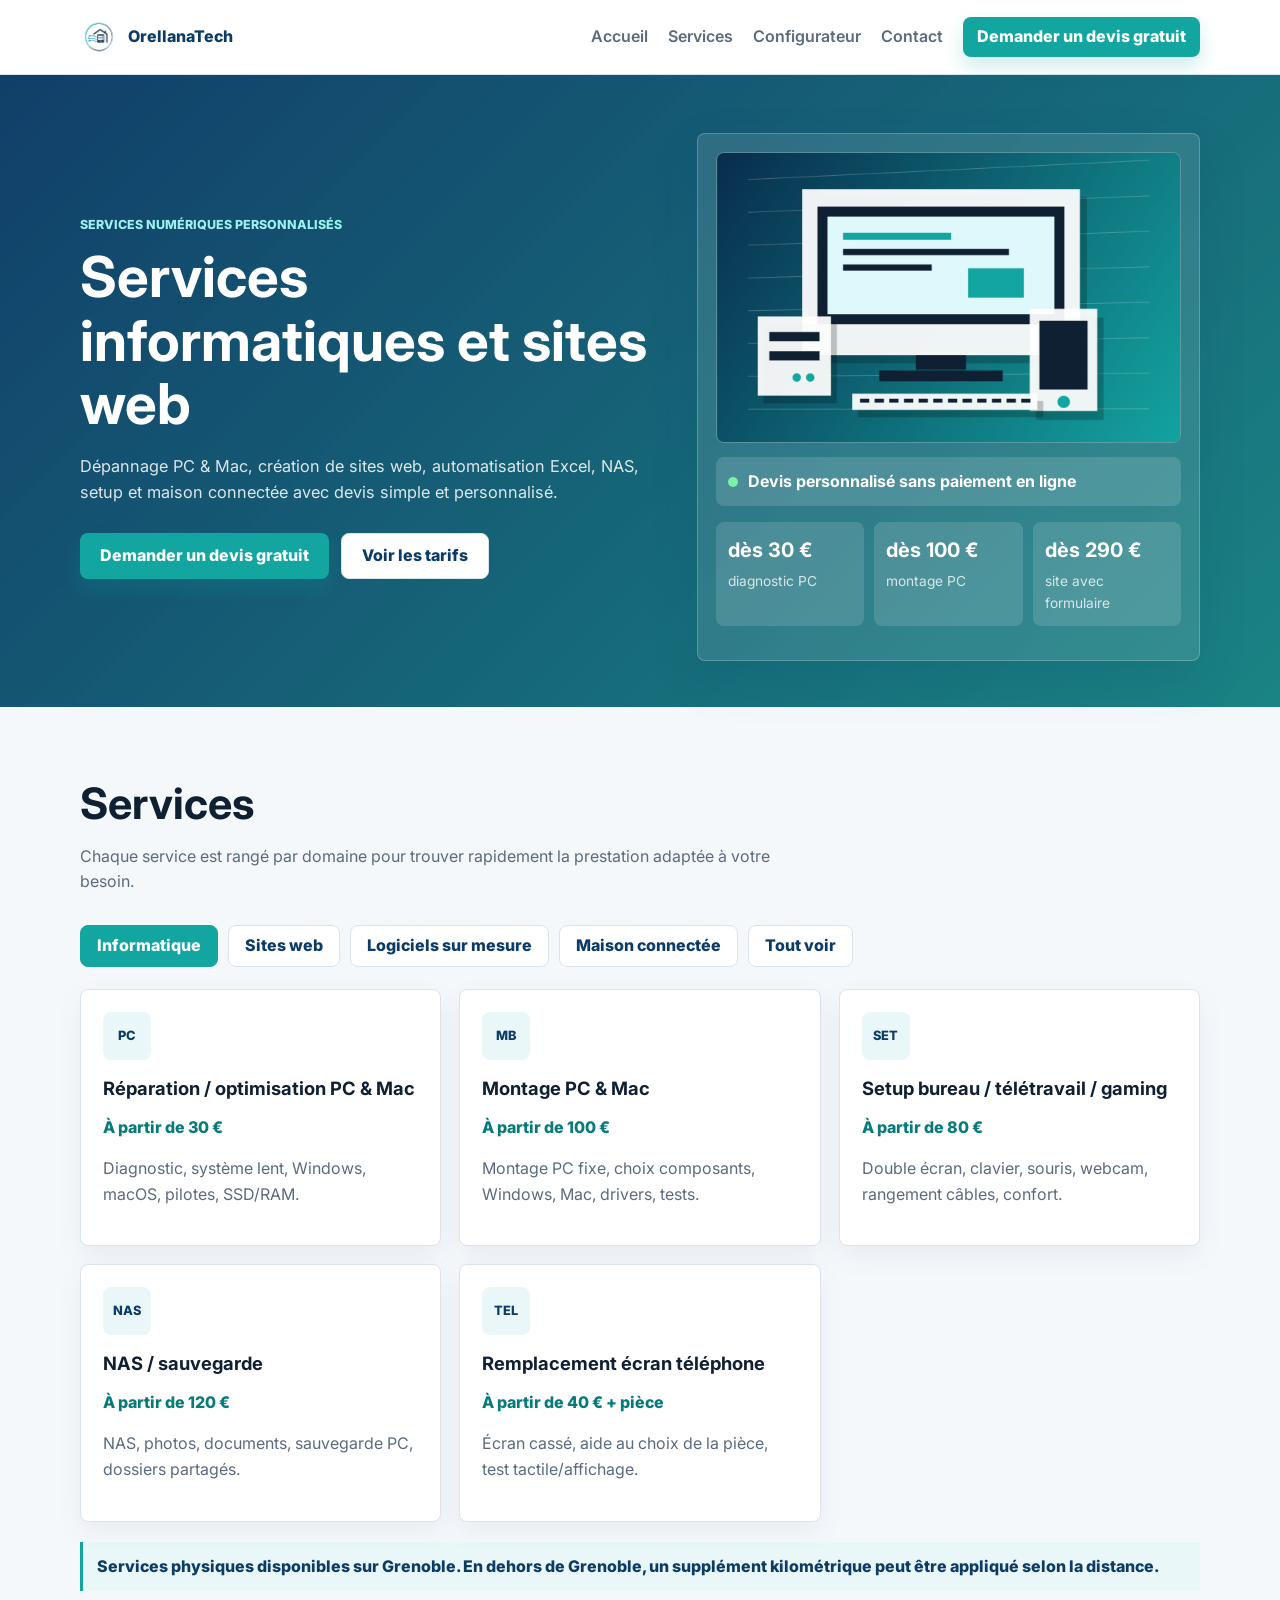
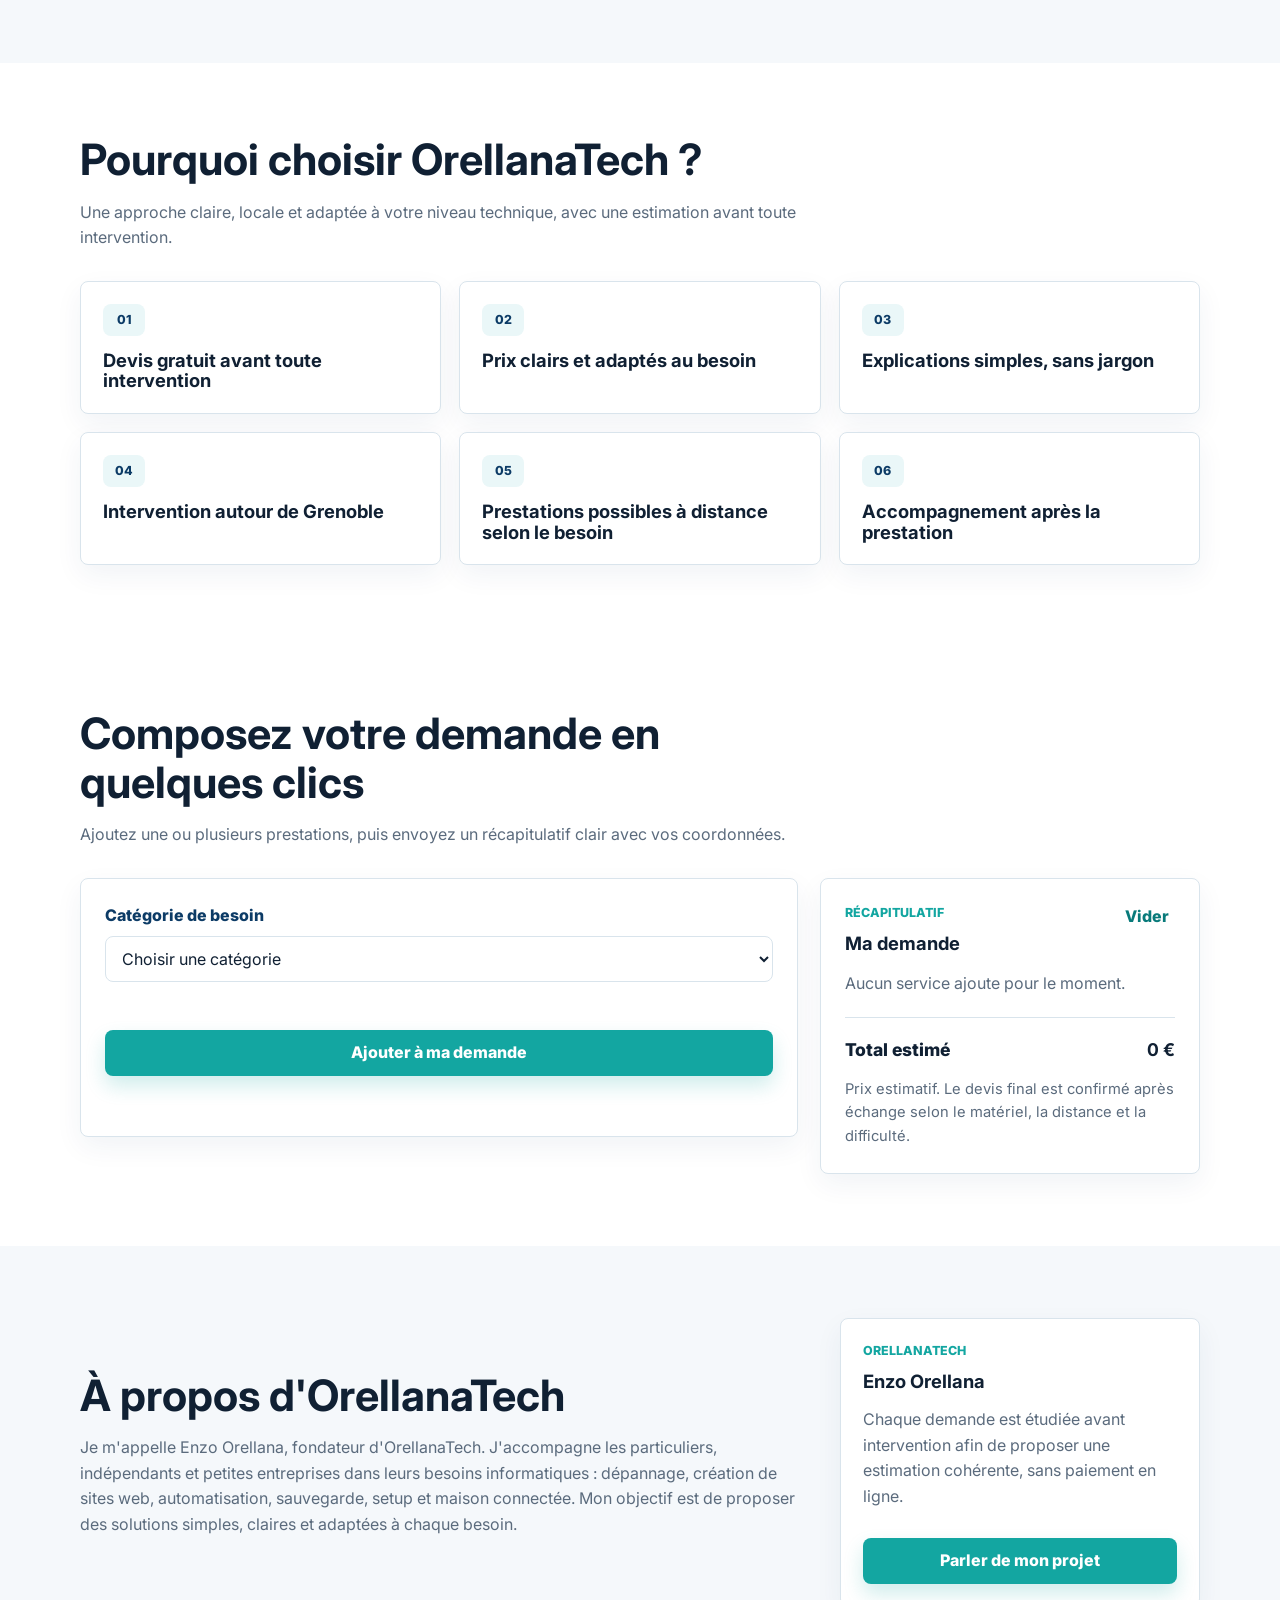
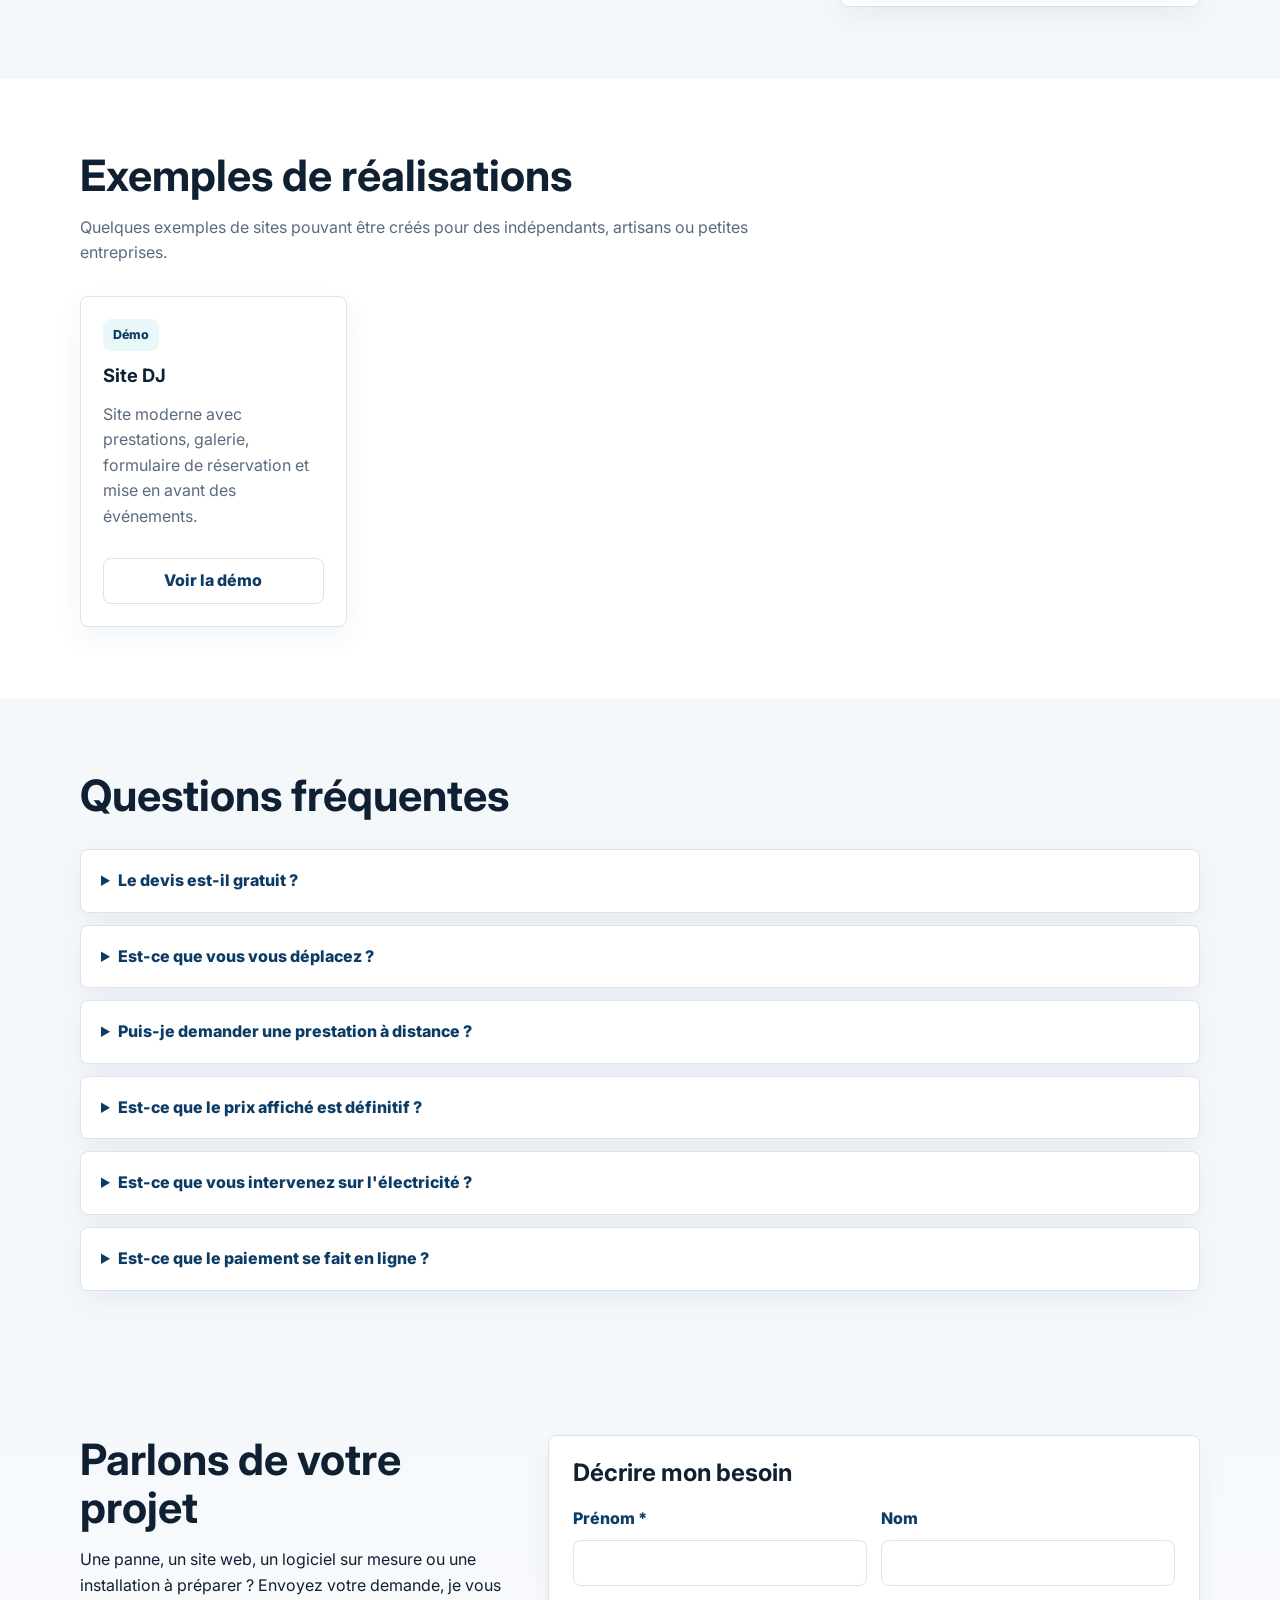
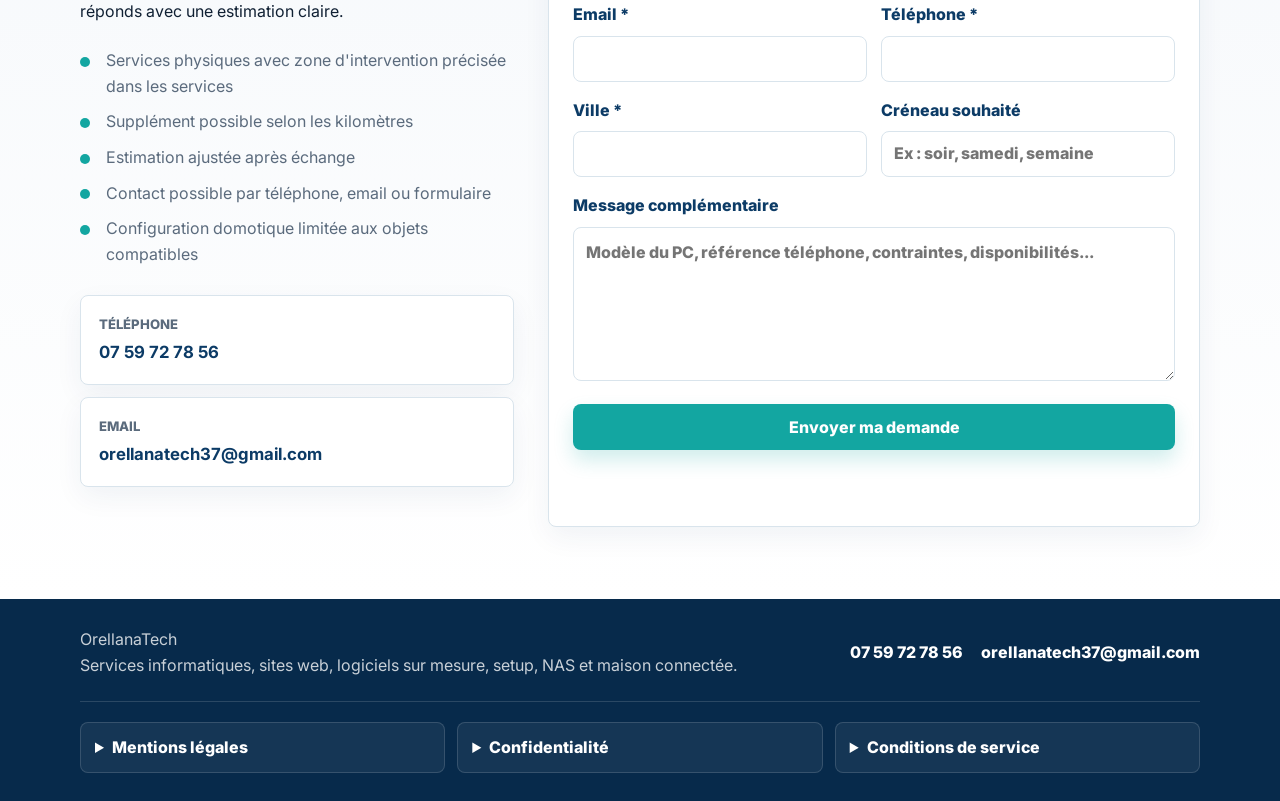
==== index.html @ 7aae3579 "Update portfolio and FAQ copy" ====
<!DOCTYPE html>
<html lang="fr">
<head>
  <meta charset="UTF-8">
  <meta name="viewport" content="width=device-width, initial-scale=1.0">
  <meta name="description" content="OrellanaTech propose des services informatiques, sites web, logiciels sur mesure, setup, NAS et maison connectée autour de Grenoble.">
  <title>OrellanaTech | Services informatiques et sites web</title>
  <link rel="preconnect" href="https://fonts.googleapis.com">
  <link rel="preconnect" href="https://fonts.gstatic.com" crossorigin>
  <link href="https://fonts.googleapis.com/css2?family=Inter:wght@400;500;600;700;800&display=swap" rel="stylesheet">
  <link rel="stylesheet" href="style.css">
</head>
<body>
  <header class="site-header">
    <nav class="nav container" aria-label="Navigation principale">
      <a class="brand" href="#accueil" aria-label="Accueil OrellanaTech">
        <img class="brand-logo" src="assets/logo-sts.png" alt="OrellanaTech Logo">
        <span>OrellanaTech</span>
      </a>
      <button class="menu-toggle" type="button" aria-expanded="false" aria-controls="main-menu">
        <span></span>
        <span></span>
        <span></span>
      </button>
      <div class="nav-links" id="main-menu">
        <a href="#accueil">Accueil</a>
        <a href="#services">Services</a>
        <a href="#configurateur">Configurateur</a>
        <a href="#contact">Contact</a>
        <a class="btn btn-small" href="#configurateur">Demander un devis gratuit</a>
      </div>
    </nav>
  </header>

  <main>
    <section class="hero" id="accueil">
      <div class="container hero-grid">
        <div class="hero-content">
          <p class="eyebrow">Services numériques personnalisés</p>
          <h1>Services informatiques et sites web</h1>
          <p class="hero-text">Dépannage PC & Mac, création de sites web, automatisation Excel, NAS, setup et maison connectée avec devis simple et personnalisé.</p>
          <div class="hero-actions">
            <a class="btn" href="#configurateur">Demander un devis gratuit</a>
            <a class="btn btn-secondary" href="#services">Voir les tarifs</a>
          </div>
        </div>
        <div class="hero-panel" aria-label="Aperçu des prestations">
          <img class="hero-image" src="assets/hero-tech.png" alt="Illustration d'un poste informatique avec écran, NAS et téléphone">
          <div class="status-card">
            <span class="status-dot"></span>
            <span>Devis personnalisé sans paiement en ligne</span>
          </div>
          <div class="hero-metrics">
            <div>
              <strong>dès 30 €</strong>
              <span>diagnostic PC</span>
            </div>
            <div>
              <strong>dès 100 €</strong>
              <span>montage PC</span>
            </div>
            <div>
              <strong>dès 290 €</strong>
              <span>site avec formulaire</span>
            </div>
          </div>
        </div>
      </div>
    </section>

    <section class="section" id="services">
      <div class="container">
        <div class="section-heading">
          <h2>Services</h2>
          <p>Chaque service est rangé par domaine pour trouver rapidement la prestation adaptée à votre besoin.</p>
        </div>
        <div class="service-tabs" role="tablist" aria-label="Secteurs d'activité">
          <button class="service-tab active" type="button" role="tab" aria-selected="true" data-sector="informatique">Informatique</button>
          <button class="service-tab" type="button" role="tab" aria-selected="false" data-sector="web">Sites web</button>
          <button class="service-tab" type="button" role="tab" aria-selected="false" data-sector="outils">Logiciels sur mesure</button>
          <button class="service-tab" type="button" role="tab" aria-selected="false" data-sector="connecte">Maison connectée</button>
          <button class="service-tab" type="button" role="tab" aria-selected="false" data-sector="all">Tout voir</button>
        </div>
        <div class="services-grid">
          <article class="service-card" data-sector="informatique">
            <div class="service-icon">PC</div>
            <h3>Réparation / optimisation PC & Mac</h3>
            <p class="price">À partir de 30 €</p>
            <p>Diagnostic, système lent, Windows, macOS, pilotes, SSD/RAM.</p>
          </article>
          <article class="service-card" data-sector="informatique">
            <div class="service-icon">MB</div>
            <h3>Montage PC & Mac</h3>
            <p class="price">À partir de 100 €</p>
            <p>Montage PC fixe, choix composants, Windows, Mac, drivers, tests.</p>
          </article>
          <article class="service-card" data-sector="informatique">
            <div class="service-icon">SET</div>
            <h3>Setup bureau / télétravail / gaming</h3>
            <p class="price">À partir de 80 €</p>
            <p>Double écran, clavier, souris, webcam, rangement câbles, confort.</p>
          </article>
          <article class="service-card" data-sector="informatique">
            <div class="service-icon">NAS</div>
            <h3>NAS / sauvegarde</h3>
            <p class="price">À partir de 120 €</p>
            <p>NAS, photos, documents, sauvegarde PC, dossiers partagés.</p>
          </article>
          <article class="service-card" data-sector="informatique">
            <div class="service-icon">TEL</div>
            <h3>Remplacement écran téléphone</h3>
            <p class="price">À partir de 40 € + pièce</p>
            <p>Écran cassé, aide au choix de la pièce, test tactile/affichage.</p>
          </article>
          <article class="service-card" data-sector="web">
            <div class="service-icon">WEB</div>
            <h3>Site web personnalisé avec formulaire</h3>
            <p class="price">À partir de 290 €</p>
            <p>Site vitrine simple, page de présentation, formulaire de contact ou demande de devis, intégration mobile et mise en ligne.</p>
          </article>
          <article class="service-card" data-sector="outils">
            <div class="service-icon">APP</div>
            <h3>Logiciels sur mesure</h3>
            <p class="price">À partir de 300 €</p>
            <p>Création de logiciels personnalisés, automatisation Excel, gestion simple, suivi client, gestion de stock, formulaires, tableaux de bord, calculs automatiques.</p>
          </article>
          <article class="service-card" data-sector="connecte">
            <div class="service-icon">IoT</div>
            <h3>Domotique légère</h3>
            <p class="price">À partir de 80 €</p>
            <p>Lampes, prises et volets commandables avec application; Google Home, Alexa, Home Assistant.</p>
          </article>
        </div>
        <p class="service-area-note">Services physiques disponibles sur Grenoble. En dehors de Grenoble, un supplément kilométrique peut être appliqué selon la distance.</p>
      </div>
    </section>

    <section class="section trust-section" id="pourquoi">
      <div class="container">
        <div class="section-heading">
          <h2>Pourquoi choisir OrellanaTech ?</h2>
          <p>Une approche claire, locale et adaptée à votre niveau technique, avec une estimation avant toute intervention.</p>
        </div>
        <div class="feature-grid">
          <article class="feature-card">
            <span class="feature-badge">01</span>
            <h3>Devis gratuit avant toute intervention</h3>
          </article>
          <article class="feature-card">
            <span class="feature-badge">02</span>
            <h3>Prix clairs et adaptés au besoin</h3>
          </article>
          <article class="feature-card">
            <span class="feature-badge">03</span>
            <h3>Explications simples, sans jargon</h3>
          </article>
          <article class="feature-card">
            <span class="feature-badge">04</span>
            <h3>Intervention autour de Grenoble</h3>
          </article>
          <article class="feature-card">
            <span class="feature-badge">05</span>
            <h3>Prestations possibles à distance selon le besoin</h3>
          </article>
          <article class="feature-card">
            <span class="feature-badge">06</span>
            <h3>Accompagnement après la prestation</h3>
          </article>
        </div>
      </div>
    </section>

    <section class="section configurator-section" id="configurateur">
      <div class="container">
        <div class="section-heading">
          <h2>Composez votre demande en quelques clics</h2>
          <p>Ajoutez une ou plusieurs prestations, puis envoyez un récapitulatif clair avec vos coordonnées.</p>
        </div>
        <div class="config-layout">
          <div class="config-panel">
            <label class="field-label" for="category-select">Catégorie de besoin</label>
            <select id="category-select">
              <option value="">Choisir une catégorie</option>
            </select>
            <div id="dynamic-questions" class="questions"></div>
            <button id="add-to-cart" class="btn full-width" type="button">Ajouter à ma demande</button>
            <p id="config-message" class="form-message" aria-live="polite"></p>
          </div>

          <aside class="cart-panel" aria-label="Panier de demande">
            <div class="cart-header">
              <div>
                <p class="eyebrow">Récapitulatif</p>
                <h3>Ma demande</h3>
              </div>
              <button id="clear-cart" class="text-button" type="button">Vider</button>
            </div>
            <div id="cart-items" class="cart-items">
              <p class="empty-cart">Aucun service ajouté pour le moment.</p>
            </div>
            <div class="cart-total">
              <span>Total estimé</span>
              <strong id="cart-total">0 €</strong>
            </div>
            <p class="estimate-note">Prix estimatif. Le devis final est confirmé après échange selon le matériel, la distance et la difficulté.</p>
          </aside>
        </div>
      </div>
    </section>

    <section class="section about-section" id="a-propos">
      <div class="container about-grid">
        <div class="section-heading">
          <h2>À propos d'OrellanaTech</h2>
          <p>Je m'appelle Enzo Orellana, fondateur d'OrellanaTech. J'accompagne les particuliers, indépendants et petites entreprises dans leurs besoins informatiques : dépannage, création de sites web, automatisation, sauvegarde, setup et maison connectée. Mon objectif est de proposer des solutions simples, claires et adaptées à chaque besoin.</p>
        </div>
        <article class="about-card">
          <p class="eyebrow">OrellanaTech</p>
          <h3>Enzo Orellana</h3>
          <p>Chaque demande est étudiée avant intervention afin de proposer une estimation cohérente, sans paiement en ligne.</p>
          <a class="btn" href="#contact">Parler de mon projet</a>
        </article>
      </div>
    </section>

    <section class="section portfolio-section" id="realisations">
      <div class="container">
        <div class="section-heading">
          <h2>Exemples de réalisations</h2>
          <p>Quelques exemples de sites pouvant être créés pour des indépendants, artisans ou petites entreprises.</p>
        </div>
        <div class="portfolio-grid">
          <article class="portfolio-card">
            <span class="demo-badge">Démo</span>
            <h3>Site DJ</h3>
            <p>Site moderne avec prestations, galerie, formulaire de réservation et mise en avant des événements.</p>
            <a class="btn btn-secondary" href="https://maxsono.vercel.app" target="_blank" rel="noopener noreferrer">Voir la démo</a>
          </article>
        </div>
      </div>
    </section>

    <section class="section faq-section" id="faq">
      <div class="container">
        <div class="section-heading">
          <h2>Questions fréquentes</h2>
        </div>
        <div class="faq-list">
          <details>
            <summary>Le devis est-il gratuit ?</summary>
            <p>Oui, la demande de devis est gratuite et sans engagement. Le prix final est confirmé après échange selon le besoin, le matériel, la distance et la difficulté.</p>
          </details>
          <details>
            <summary>Est-ce que vous vous déplacez ?</summary>
            <p>Oui, les prestations physiques sont possibles autour de Grenoble. En dehors de Grenoble, un supplément kilométrique peut être appliqué selon la distance.</p>
          </details>
          <details>
            <summary>Puis-je demander une prestation à distance ?</summary>
            <p>Oui, certaines prestations peuvent se faire à distance : aide logicielle, conseil, création de site web, configuration simple ou accompagnement.</p>
          </details>
          <details>
            <summary>Est-ce que le prix affiché est définitif ?</summary>
            <p>Non, les prix affichés sont indicatifs. Le devis final est confirmé après analyse de la demande.</p>
          </details>
          <details>
            <summary>Est-ce que vous intervenez sur l'électricité ?</summary>
            <p>Oui, pour la petite domotique essentiellement.</p>
          </details>
          <details>
            <summary>Est-ce que le paiement se fait en ligne ?</summary>
            <p>Non, aucun paiement n'est demandé sur le site. Le site sert uniquement à envoyer une demande de devis.</p>
          </details>
        </div>
      </div>
    </section>

    <section class="section contact-section" id="contact">
      <div class="container contact-grid">
        <div>
          <h2>Parlons de votre projet</h2>
          <p>Une panne, un site web, un logiciel sur mesure ou une installation à préparer ? Envoyez votre demande, je vous réponds avec une estimation claire.</p>
          <ul class="check-list">
            <li>Services physiques avec zone d'intervention précisée dans les services</li>
            <li>Supplément possible selon les kilomètres</li>
            <li>Estimation ajustée après échange</li>
            <li>Contact possible par téléphone, email ou formulaire</li>
            <li>Configuration domotique limitée aux objets compatibles</li>
          </ul>
          <div class="contact-methods">
            <button class="contact-method copy-contact" type="button" data-copy="07 59 72 78 56" data-label="Téléphone">
              <span>Téléphone</span>
              <strong>07 59 72 78 56</strong>
            </button>
            <button class="contact-method copy-contact" type="button" data-copy="orellanatech37@gmail.com" data-label="Email">
              <span>Email</span>
              <strong>orellanatech37@gmail.com</strong>
            </button>
          </div>
        </div>

        <form id="quote-form" class="contact-form" action="https://formsubmit.co/orellanatech37@gmail.com" method="POST">
          <input type="hidden" name="_subject" value="Nouvelle demande OrellanaTech">
          <input type="hidden" name="_captcha" value="false">
          <div class="form-heading">
            <h3>Décrire mon besoin</h3>
          </div>
          <div class="form-row">
            <label>
              Prénom *
              <input type="text" name="prenom" id="first-name" autocomplete="given-name">
            </label>
            <label>
              Nom
              <input type="text" name="nom" autocomplete="family-name">
            </label>
          </div>
          <div class="form-row">
            <label>
              Email *
              <input type="email" name="email" id="email" autocomplete="email">
            </label>
            <label>
              Téléphone *
              <input type="tel" name="telephone" id="phone" autocomplete="tel">
            </label>
          </div>
          <div class="form-row">
            <label>
              Ville *
              <input type="text" name="ville" id="city" autocomplete="address-level2">
            </label>
            <label>
              Créneau souhaité
              <input type="text" name="creneau" placeholder="Ex : soir, samedi, semaine">
            </label>
          </div>
          <label>
            Message complémentaire
            <textarea name="message" rows="5" placeholder="Modèle du PC, référence téléphone, contraintes, disponibilités..."></textarea>
          </label>
          <input type="hidden" name="recapitulatif_panier" id="cart-summary">
          <button class="btn full-width" type="submit">Envoyer ma demande</button>
          <p id="form-message" class="form-message" aria-live="polite"></p>
        </form>
      </div>
    </section>
  </main>

  <footer class="site-footer">
    <div class="container footer-content">
      <div>
        <p>OrellanaTech</p>
        <p>Services informatiques, sites web, logiciels sur mesure, setup, NAS et maison connectée.</p>
      </div>
      <div class="footer-links">
        <button class="copy-link copy-contact" type="button" data-copy="07 59 72 78 56" data-label="Téléphone">07 59 72 78 56</button>
        <button class="copy-link copy-contact" type="button" data-copy="orellanatech37@gmail.com" data-label="Email">orellanatech37@gmail.com</button>
      </div>
    </div>
    <div class="container legal-band">
      <details>
        <summary>Mentions légales</summary>
        <p><strong>OrellanaTech</strong><br>Enzo Orellana<br>Entrepreneur individuel / micro-entreprise<br>SIREN : 105848204<br>Email : orellanatech37@gmail.com<br>Téléphone : 07 59 72 78 56<br>Zone d'intervention : Grenoble et alentours<br>TVA non applicable, article 293 B du CGI<br>Hébergement : à compléter selon la plateforme utilisée.</p>
      </details>
      <details>
        <summary>Confidentialité</summary>
        <p>Les informations envoyées via le formulaire servent uniquement à répondre à votre demande, préparer une estimation ou échanger sur une prestation. Elles ne sont pas vendues ni utilisées pour de la prospection automatique.</p>
      </details>
      <details>
        <summary>Conditions de service</summary>
        <p>Les tarifs affichés sont indicatifs et présentés "à partir de". Aucun paiement n'est effectué sur le site. Une demande envoyée via le formulaire ne devient une commande qu'après confirmation d'un devis ou d'un accord.</p>
      </details>
    </div>
  </footer>

  <script src="script.js"></script>
</body>
</html>
---- style.css ----
:root {
  --bg: #f5f8fb;
  --surface: #ffffff;
  --surface-soft: #eaf7f8;
  --ink: #102033;
  --muted: #5b6b7d;
  --line: #d9e4ec;
  --primary: #0c3b66;
  --primary-strong: #072a4b;
  --teal: #13a6a1;
  --teal-dark: #087a7a;
  --warning: #9b5c00;
  --danger: #b42318;
  --shadow: 0 18px 50px rgba(12, 59, 102, 0.12);
  --radius: 8px;
}

* {
  box-sizing: border-box;
}

html {
  scroll-behavior: smooth;
}

body {
  margin: 0;
  font-family: "Inter", Arial, sans-serif;
  color: var(--ink);
  background: var(--bg);
  line-height: 1.6;
}

a {
  color: inherit;
  text-decoration: none;
}

button,
input,
select,
textarea {
  font: inherit;
}

.container {
  width: min(1120px, calc(100% - 32px));
  margin: 0 auto;
}

.site-header {
  position: sticky;
  top: 0;
  z-index: 20;
  background: rgba(255, 255, 255, 0.92);
  border-bottom: 1px solid var(--line);
  backdrop-filter: blur(16px);
}

.nav {
  min-height: 74px;
  display: flex;
  align-items: center;
  justify-content: space-between;
  gap: 24px;
}

.brand {
  display: inline-flex;
  align-items: center;
  gap: 10px;
  font-weight: 800;
  color: var(--primary);
}

.brand-logo {
  height: 38px;
  width: auto;
  display: block;
}

.brand-mark {
  width: 38px;
  height: 38px;
  display: inline-grid;
  place-items: center;
  border-radius: var(--radius);
  background: var(--primary);
  color: #ffffff;
  font-size: 0.86rem;
  letter-spacing: 0;
}

.nav-links {
  display: flex;
  align-items: center;
  gap: 20px;
  color: var(--muted);
  font-weight: 600;
}

.nav-links a:not(.btn):hover {
  color: var(--primary);
}

.menu-toggle {
  display: none;
  width: 42px;
  height: 42px;
  border: 1px solid var(--line);
  background: #ffffff;
  border-radius: var(--radius);
  padding: 10px;
}

.menu-toggle span {
  display: block;
  height: 2px;
  margin: 5px 0;
  background: var(--primary);
}

.btn {
  display: inline-flex;
  align-items: center;
  justify-content: center;
  min-height: 46px;
  padding: 0 20px;
  border: 0;
  border-radius: var(--radius);
  background: var(--teal);
  color: #ffffff;
  font-weight: 800;
  cursor: pointer;
  box-shadow: 0 10px 20px rgba(19, 166, 161, 0.2);
}

.btn:hover {
  background: var(--teal-dark);
}

.btn-secondary {
  color: var(--primary);
  background: #ffffff;
  border: 1px solid var(--line);
  box-shadow: none;
}

.btn-secondary:hover {
  background: var(--surface-soft);
}

.btn-small {
  min-height: 40px;
  padding: 0 14px;
}

.full-width {
  width: 100%;
}

.hero {
  padding: 58px 0 46px;
  background:
    linear-gradient(135deg, rgba(12, 59, 102, 0.98), rgba(8, 122, 122, 0.92)),
    linear-gradient(180deg, rgba(255, 255, 255, 0.08), transparent 42%);
  color: #ffffff;
}

.hero-grid {
  display: grid;
  grid-template-columns: minmax(0, 0.95fr) minmax(340px, 0.82fr);
  gap: 34px;
  align-items: center;
}

.eyebrow {
  margin: 0 0 10px;
  color: var(--teal);
  font-size: 0.78rem;
  font-weight: 800;
  text-transform: uppercase;
  letter-spacing: 0;
}

.hero .eyebrow {
  color: #9cf1ed;
}

h1,
h2,
h3 {
  margin: 0;
  line-height: 1.12;
}

h1 {
  max-width: 640px;
  font-size: clamp(2.25rem, 4.4vw, 3.55rem);
}

h2 {
  font-size: clamp(1.8rem, 4vw, 2.7rem);
}

h3 {
  font-size: 1.15rem;
}

.hero-text {
  max-width: 590px;
  margin: 18px 0 0;
  color: rgba(255, 255, 255, 0.86);
  font-size: 1.02rem;
}

.hero-actions {
  display: flex;
  flex-wrap: wrap;
  gap: 12px;
  margin-top: 28px;
}

.hero-panel {
  padding: 18px;
  border: 1px solid rgba(255, 255, 255, 0.22);
  border-radius: var(--radius);
  background: rgba(255, 255, 255, 0.11);
  box-shadow: var(--shadow);
}

.hero-image {
  display: block;
  width: 100%;
  aspect-ratio: 16 / 10;
  margin-bottom: 14px;
  border-radius: var(--radius);
  object-fit: cover;
  border: 1px solid rgba(255, 255, 255, 0.2);
}

.status-card {
  display: flex;
  align-items: center;
  gap: 10px;
  padding: 12px;
  border-radius: var(--radius);
  background: rgba(255, 255, 255, 0.14);
  font-weight: 700;
}

.status-dot {
  width: 10px;
  height: 10px;
  border-radius: 999px;
  background: #7bf1a8;
}

.hero-metrics {
  display: grid;
  grid-template-columns: repeat(3, 1fr);
  gap: 10px;
  margin: 16px 0;
}

.hero-metrics div {
  min-height: 76px;
  padding: 12px;
  border-radius: var(--radius);
  background: rgba(255, 255, 255, 0.13);
}

.hero-metrics strong,
.hero-metrics span {
  display: block;
}

.hero-metrics strong {
  font-size: 1.25rem;
}

.hero-metrics span {
  margin-top: 4px;
  color: rgba(255, 255, 255, 0.78);
  font-size: 0.86rem;
}

.section {
  padding: 72px 0;
}

.section-heading {
  max-width: 720px;
  margin-bottom: 30px;
}

.section-heading p:last-child {
  color: var(--muted);
}

.service-tabs {
  display: flex;
  flex-wrap: wrap;
  gap: 10px;
  margin: 0 0 22px;
}

.service-tab {
  min-height: 42px;
  padding: 0 16px;
  border: 1px solid var(--line);
  border-radius: var(--radius);
  background: var(--surface);
  color: var(--primary);
  font-weight: 800;
  cursor: pointer;
}

.service-tab:hover {
  border-color: var(--teal);
  background: var(--surface-soft);
}

.service-tab.active {
  border-color: var(--teal);
  background: var(--teal);
  color: #ffffff;
}

.services-grid {
  display: grid;
  grid-template-columns: repeat(3, 1fr);
  gap: 18px;
}

.service-card.hidden {
  display: none;
}

.service-area-note {
  margin: 20px 0 0;
  padding: 12px 14px;
  border-left: 3px solid var(--teal);
  background: var(--surface-soft);
  color: var(--primary);
  font-weight: 800;
}

@media (max-width: 768px) {
  .services-grid {
    grid-template-columns: repeat(2, 1fr);
  }
}

.service-card,
.feature-card,
.portfolio-card,
.about-card,
.faq-list details,
.config-panel,
.cart-panel,
.contact-form {
  border: 1px solid var(--line);
  border-radius: var(--radius);
  background: var(--surface);
  box-shadow: 0 10px 28px rgba(12, 59, 102, 0.06);
}

.service-card {
  padding: 22px;
}

.trust-section,
.portfolio-section {
  background: #ffffff;
}

.feature-grid,
.portfolio-grid {
  display: grid;
  gap: 18px;
}

.feature-grid {
  grid-template-columns: repeat(3, 1fr);
}

.portfolio-grid {
  grid-template-columns: repeat(4, 1fr);
}

.feature-card,
.portfolio-card,
.about-card {
  padding: 22px;
}

.feature-card,
.portfolio-card {
  display: flex;
  flex-direction: column;
  min-height: 100%;
}

.feature-card h3,
.portfolio-card h3 {
  margin-top: 14px;
}

.feature-badge,
.demo-badge {
  display: inline-grid;
  place-items: center;
  width: fit-content;
  min-height: 32px;
  padding: 0 10px;
  border-radius: var(--radius);
  background: var(--surface-soft);
  color: var(--primary);
  font-size: 0.78rem;
  font-weight: 800;
}

.feature-badge {
  width: 42px;
}

.portfolio-card p {
  flex: 1;
  color: var(--muted);
}

.portfolio-card .btn {
  width: 100%;
  margin-top: 12px;
}

.about-section,
.faq-section {
  background: var(--bg);
}

.about-grid {
  display: grid;
  grid-template-columns: minmax(0, 1fr) 360px;
  gap: 28px;
  align-items: center;
}

.about-grid .section-heading {
  margin-bottom: 0;
}

.about-grid .section-heading p {
  color: var(--muted);
}

.about-card p:not(.eyebrow) {
  color: var(--muted);
}

.about-card .btn {
  width: 100%;
  margin-top: 12px;
}

.faq-list {
  display: grid;
  gap: 12px;
}

.faq-list details {
  padding: 0;
}

.faq-list summary {
  padding: 18px 20px;
  color: var(--primary);
  font-weight: 800;
  cursor: pointer;
}

.faq-list p {
  margin: 0;
  padding: 0 20px 18px;
  color: var(--muted);
}

.service-icon {
  width: 48px;
  height: 48px;
  display: grid;
  place-items: center;
  margin-bottom: 18px;
  border-radius: var(--radius);
  background: var(--surface-soft);
  color: var(--primary);
  font-weight: 800;
  font-size: 0.8rem;
}

.price {
  color: var(--teal-dark);
  font-weight: 800;
}

.service-card p:not(.price) {
  color: var(--muted);
}

.service-note {
  padding: 10px 12px;
  border-left: 3px solid var(--teal);
  background: var(--surface-soft);
  color: var(--primary) !important;
  font-weight: 700;
}

.configurator-section {
  background: #ffffff;
}

.config-layout {
  display: grid;
  grid-template-columns: minmax(0, 1fr) 380px;
  gap: 22px;
  align-items: start;
}

.config-panel,
.cart-panel,
.contact-form {
  padding: 24px;
}

.field-label,
label {
  display: block;
  color: var(--primary);
  font-weight: 800;
}

select,
input,
textarea {
  width: 100%;
  margin-top: 8px;
  border: 1px solid var(--line);
  border-radius: var(--radius);
  background: #ffffff;
  color: var(--ink);
  outline: none;
}

select,
input {
  min-height: 46px;
  padding: 0 12px;
}

textarea {
  resize: vertical;
  padding: 12px;
}

select:focus,
input:focus,
textarea:focus {
  border-color: var(--teal);
  box-shadow: 0 0 0 4px rgba(19, 166, 161, 0.14);
}

.questions {
  display: grid;
  gap: 22px;
  margin: 24px 0;
}

.question-group {
  min-width: 0;
  margin: 0;
  padding: 0;
  border: 0;
}

.question-title {
  margin: 0 0 10px;
  color: var(--primary);
  font-weight: 800;
}

.option-grid {
  display: grid;
  grid-template-columns: repeat(2, 1fr);
  gap: 10px;
}

.choice {
  display: flex;
  align-items: center;
  gap: 10px;
  min-height: 46px;
  padding: 10px 12px;
  border: 1px solid var(--line);
  border-radius: var(--radius);
  color: var(--ink);
  font-weight: 600;
  cursor: pointer;
}

.choice input {
  width: 18px;
  min-height: 18px;
  margin: 0;
  accent-color: var(--teal);
}

.choice:has(input:checked) {
  border-color: var(--teal);
  background: var(--surface-soft);
}

.info-note {
  margin: 0;
  padding: 12px;
  border-left: 3px solid var(--warning);
  border-radius: var(--radius);
  background: #fff7e8;
  color: #573500;
  font-weight: 700;
}

.cart-header {
  display: flex;
  justify-content: space-between;
  gap: 16px;
  align-items: flex-start;
  margin-bottom: 18px;
}

.text-button {
  border: 0;
  background: transparent;
  color: var(--teal-dark);
  font-weight: 800;
  cursor: pointer;
}

.cart-items {
  display: grid;
  gap: 12px;
}

.empty-cart {
  margin: 0;
  color: var(--muted);
}

.cart-item {
  padding: 14px;
  border: 1px solid var(--line);
  border-radius: var(--radius);
  background: #fbfdff;
}

.cart-item-header {
  display: flex;
  justify-content: space-between;
  gap: 12px;
  align-items: start;
}

.cart-item h4 {
  margin: 0;
  color: var(--primary);
}

.cart-item p {
  margin: 8px 0 0;
  color: var(--muted);
  font-size: 0.92rem;
}

.remove-item {
  min-width: 34px;
  height: 34px;
  border: 1px solid var(--line);
  border-radius: var(--radius);
  background: #ffffff;
  color: var(--danger);
  font-weight: 800;
  cursor: pointer;
}

.cart-price {
  display: inline-block;
  margin-top: 10px;
  color: var(--teal-dark);
  font-weight: 800;
}

.cart-total {
  display: flex;
  justify-content: space-between;
  gap: 16px;
  margin-top: 20px;
  padding-top: 18px;
  border-top: 1px solid var(--line);
  font-size: 1.1rem;
  font-weight: 800;
}

.estimate-note {
  margin: 14px 0 0;
  color: var(--muted);
  font-size: 0.92rem;
}

.contact-section {
  background: linear-gradient(180deg, #f5f8fb, #ffffff);
}

.contact-grid {
  display: grid;
  grid-template-columns: 0.8fr 1.2fr;
  gap: 34px;
  align-items: start;
}

.check-list {
  padding: 0;
  margin: 24px 0 0;
  list-style: none;
}

.check-list li {
  margin-bottom: 10px;
  padding-left: 26px;
  position: relative;
  color: var(--muted);
}

.check-list li::before {
  content: "";
  position: absolute;
  left: 0;
  top: 0.55em;
  width: 10px;
  height: 10px;
  border-radius: 99px;
  background: var(--teal);
}

.contact-methods {
  display: grid;
  gap: 12px;
  margin-top: 28px;
}

.contact-method {
  position: relative;
  display: block;
  width: 100%;
  text-align: left;
  padding: 18px;
  border: 1px solid var(--line);
  border-radius: var(--radius);
  background: var(--surface);
  box-shadow: 0 10px 28px rgba(12, 59, 102, 0.06);
  cursor: pointer;
}

.contact-method span,
.contact-method strong {
  display: block;
}

.contact-method span {
  margin-bottom: 4px;
  color: var(--muted);
  font-size: 0.82rem;
  font-weight: 800;
  text-transform: uppercase;
}

.contact-method strong {
  color: var(--primary);
  font-size: 1.05rem;
  overflow-wrap: anywhere;
}

.contact-method:hover {
  border-color: var(--teal);
  background: var(--surface-soft);
}

.contact-method.copied {
  border-color: var(--teal);
  background: var(--surface-soft);
}

.contact-method.copied::after {
  content: "Copié";
  position: absolute;
  right: 16px;
  top: 16px;
  color: var(--teal-dark);
  font-size: 0.82rem;
  font-weight: 800;
  text-transform: uppercase;
}

.form-row {
  display: grid;
  grid-template-columns: repeat(2, 1fr);
  gap: 14px;
}

.contact-form {
  display: grid;
  gap: 16px;
}

.form-heading {
  margin-bottom: 4px;
}

.form-heading h3 {
  font-size: 1.5rem;
}

.form-message {
  min-height: 24px;
  margin: 12px 0 0;
  color: var(--muted);
  font-weight: 700;
}

.form-message.error {
  color: var(--danger);
}

.form-message.success {
  color: var(--teal-dark);
}

.site-footer {
  padding: 28px 0;
  background: var(--primary-strong);
  color: rgba(255, 255, 255, 0.78);
}

.footer-content {
  display: flex;
  justify-content: space-between;
  gap: 20px;
  flex-wrap: wrap;
}

.footer-content p {
  margin: 0;
}

.footer-links {
  display: flex;
  flex-wrap: wrap;
  gap: 12px 18px;
  justify-content: flex-end;
}

.footer-links a,
.copy-link {
  color: #ffffff;
  font-weight: 800;
}

.copy-link {
  padding: 0;
  border: 0;
  background: transparent;
  cursor: pointer;
}

.copy-link:hover {
  text-decoration: underline;
}

.legal-band {
  display: grid;
  grid-template-columns: repeat(3, 1fr);
  gap: 12px;
  margin-top: 22px;
  padding-top: 20px;
  border-top: 1px solid rgba(255, 255, 255, 0.14);
}

.legal-band details {
  border: 1px solid rgba(255, 255, 255, 0.14);
  border-radius: var(--radius);
  background: rgba(255, 255, 255, 0.06);
}

.legal-band summary {
  padding: 12px 14px;
  color: #ffffff;
  font-weight: 800;
  cursor: pointer;
}

.legal-band p {
  margin: 0;
  padding: 0 14px 14px;
  color: rgba(255, 255, 255, 0.76);
  font-size: 0.9rem;
}

@media (max-width: 920px) {
  .menu-toggle {
    display: block;
  }

  .nav-links {
    position: absolute;
    left: 16px;
    right: 16px;
    top: 74px;
    display: none;
    flex-direction: column;
    align-items: stretch;
    padding: 16px;
    border: 1px solid var(--line);
    border-radius: var(--radius);
    background: #ffffff;
    box-shadow: var(--shadow);
  }

  .nav-links.open {
    display: flex;
  }

  .hero-grid,
  .about-grid,
  .config-layout,
  .contact-grid,
  .legal-band {
    grid-template-columns: 1fr;
  }

  .services-grid,
  .feature-grid,
  .portfolio-grid {
    grid-template-columns: repeat(2, 1fr);
  }

  .cart-panel {
    position: static;
  }
}

@media (max-width: 640px) {
  .container {
    width: min(100% - 24px, 1120px);
  }

  .hero {
    padding-top: 48px;
  }

  .hero-metrics,
  .services-grid,
  .feature-grid,
  .portfolio-grid,
  .option-grid,
  .form-row {
    grid-template-columns: 1fr;
  }

  .hero-actions {
    flex-direction: column;
  }

  .btn,
  .btn-secondary {
    width: 100%;
  }

  .section {
    padding: 54px 0;
  }

  .config-panel,
  .cart-panel,
  .contact-form {
    padding: 18px;
  }

  .footer-links {
    justify-content: flex-start;
  }
}
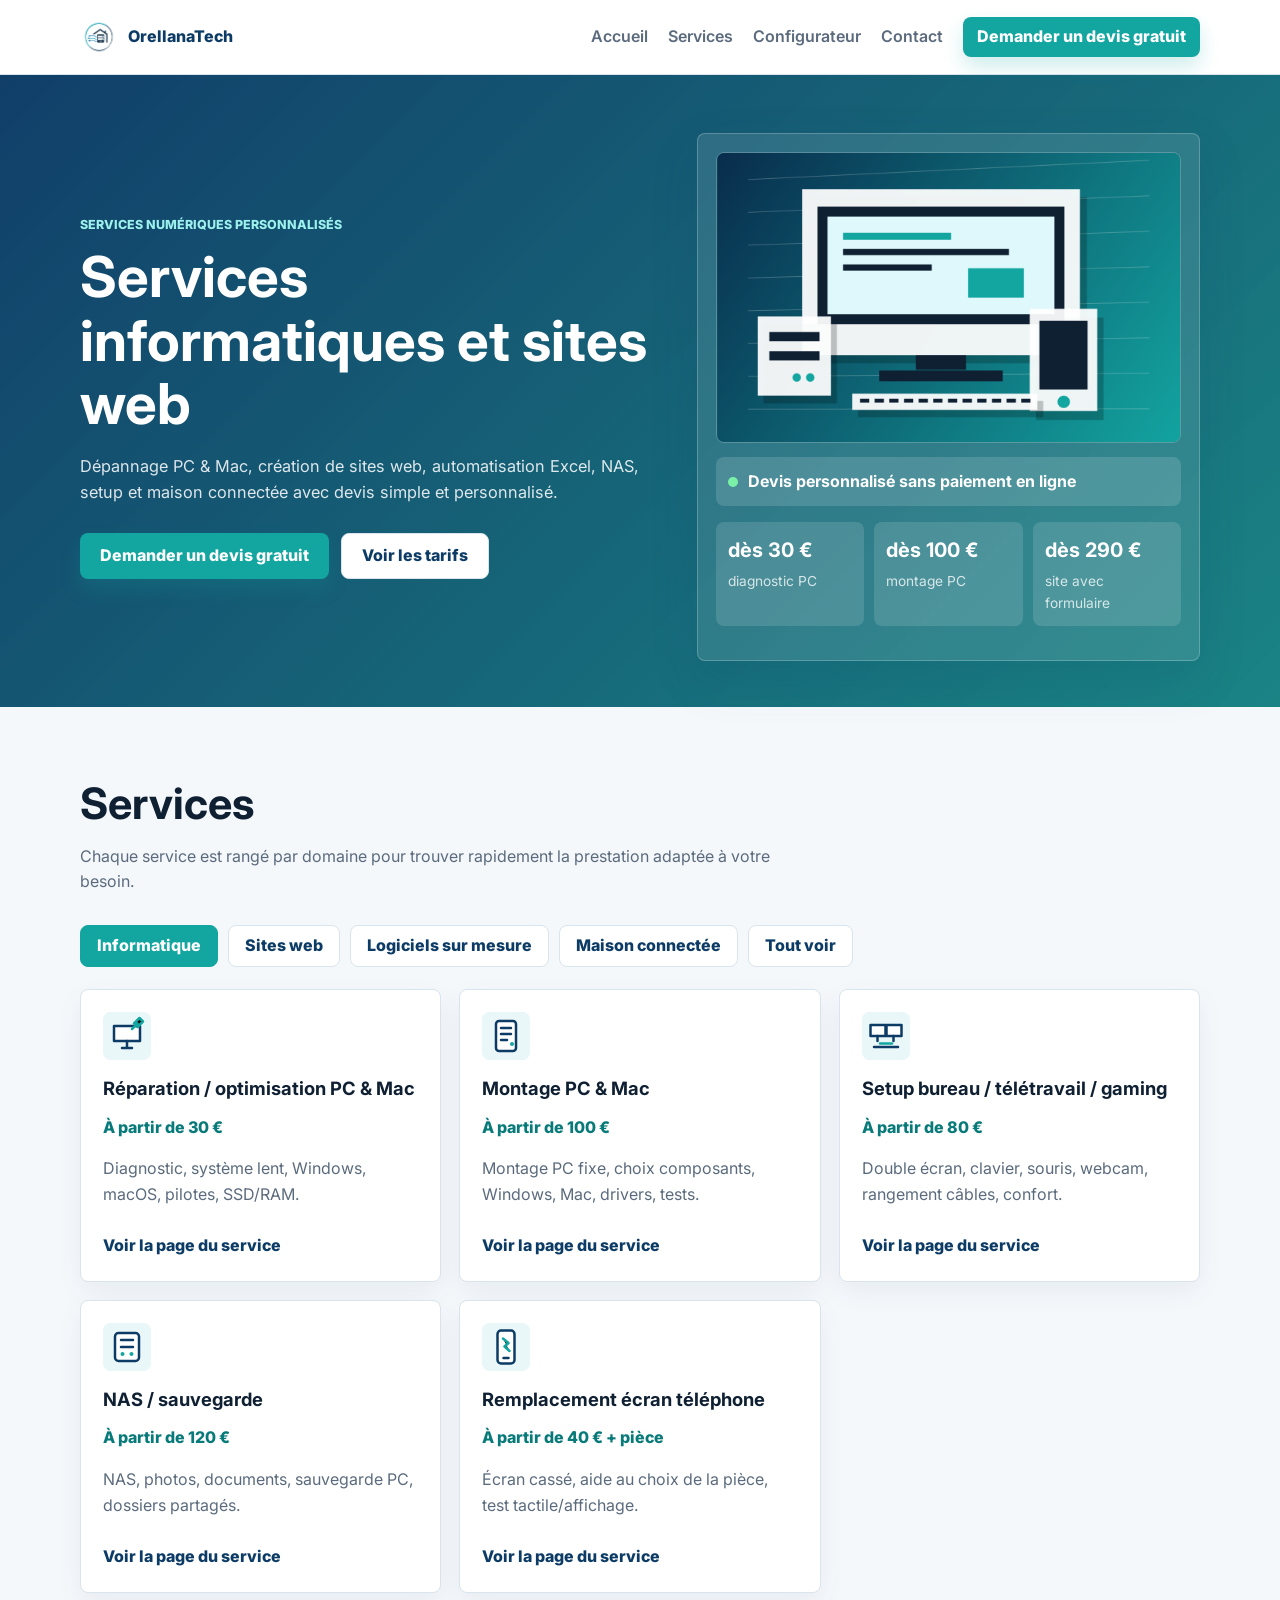
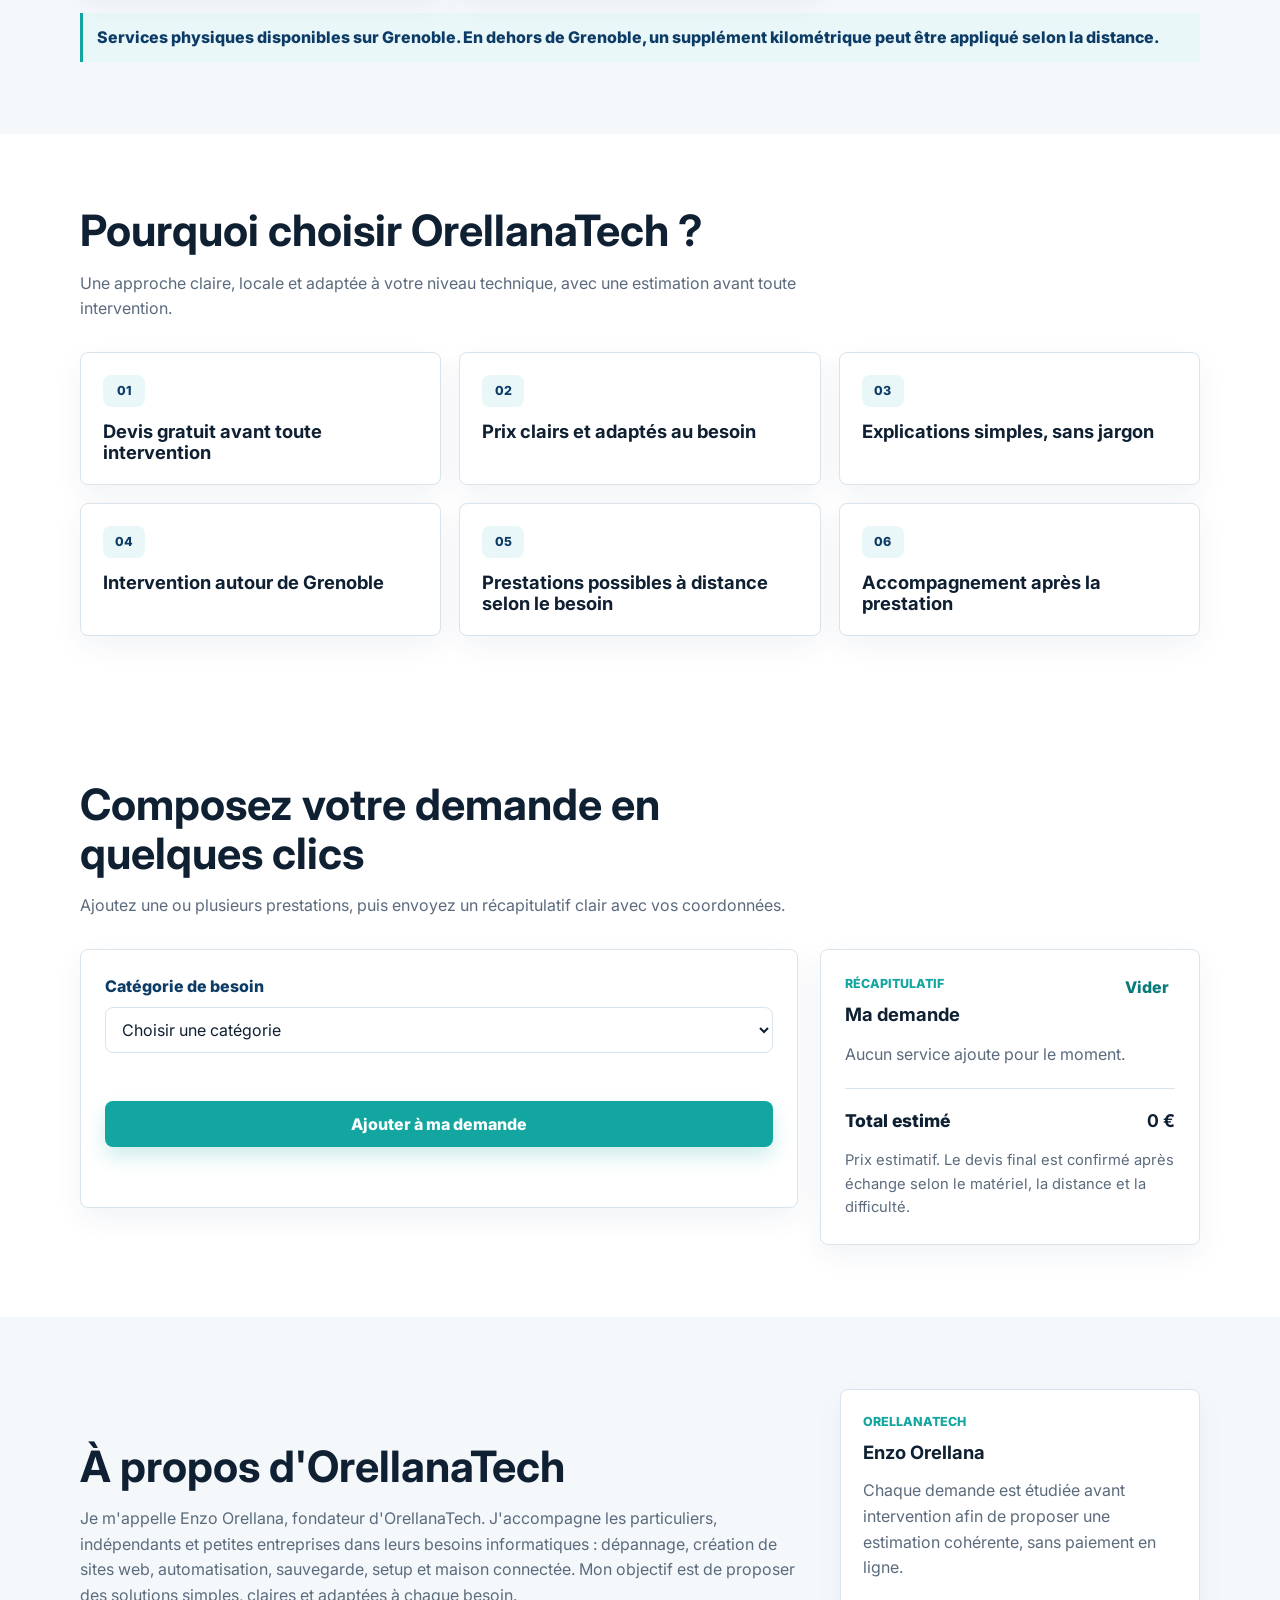
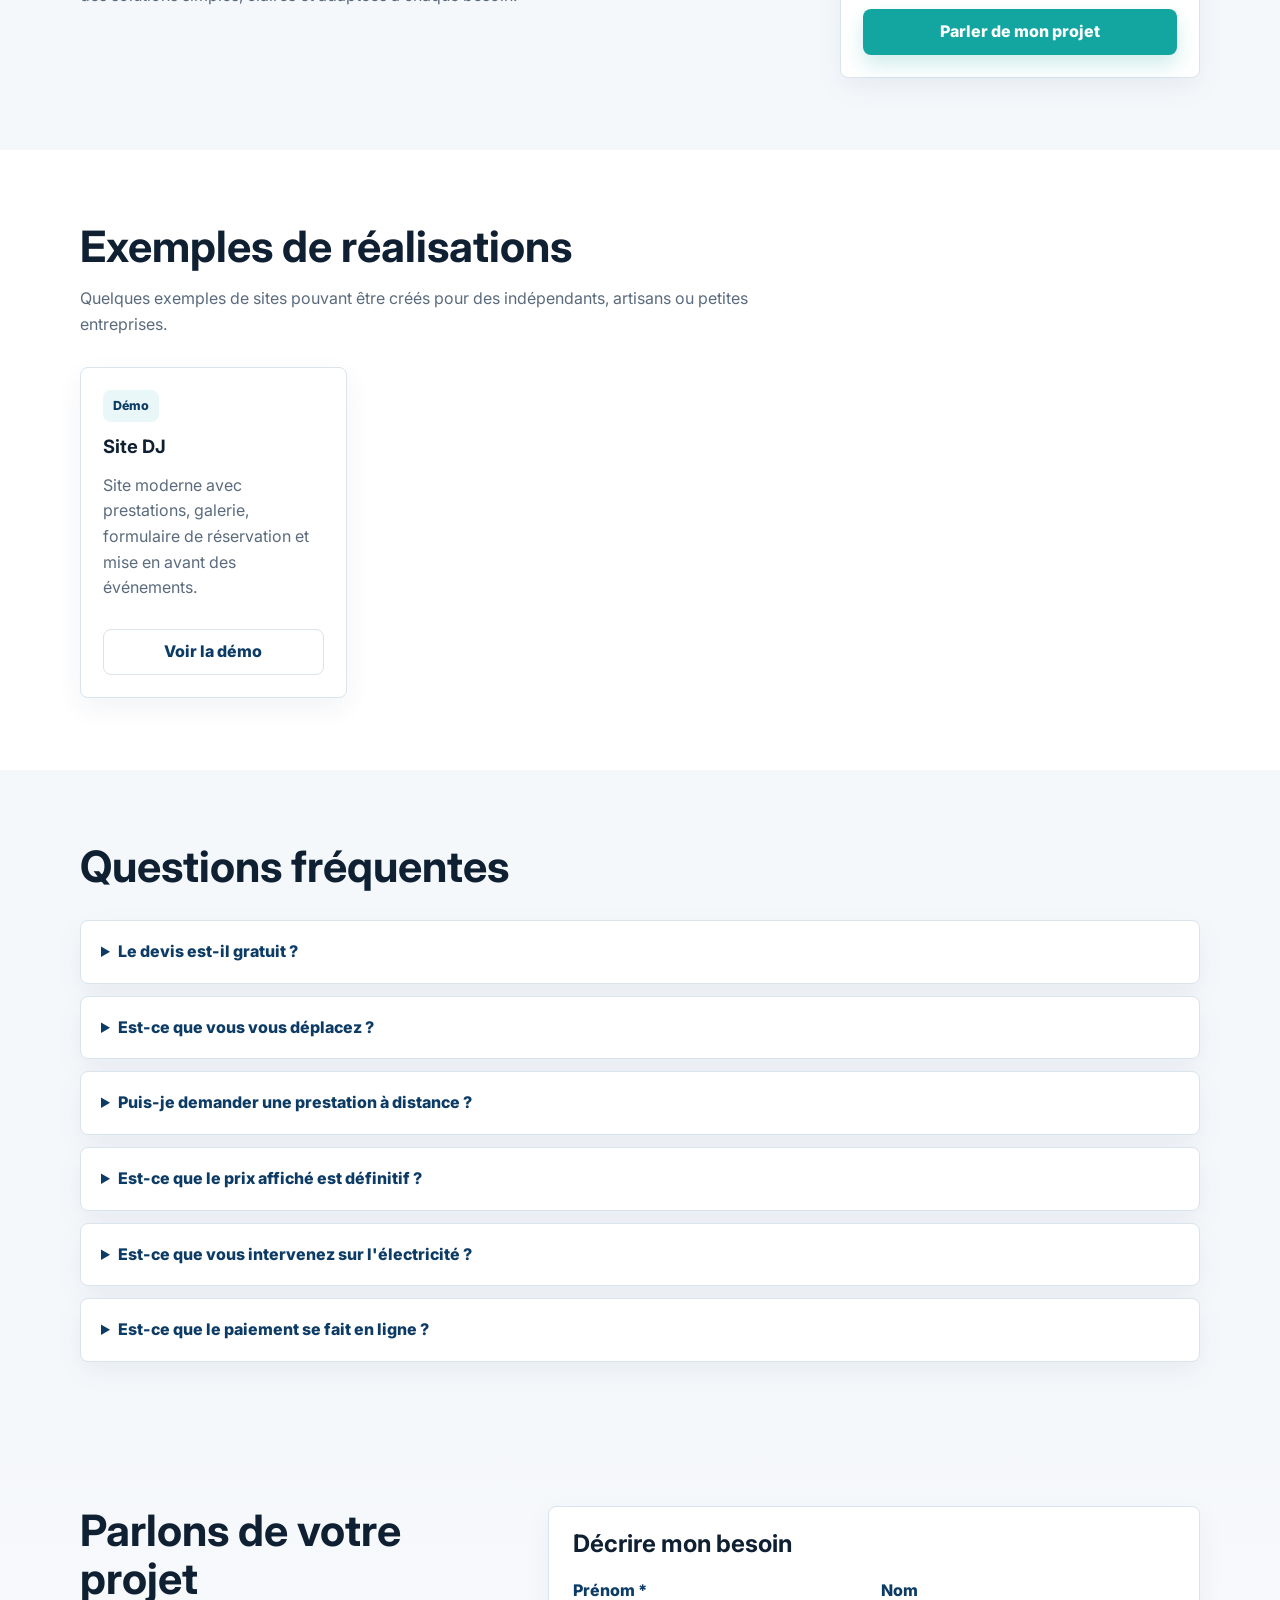
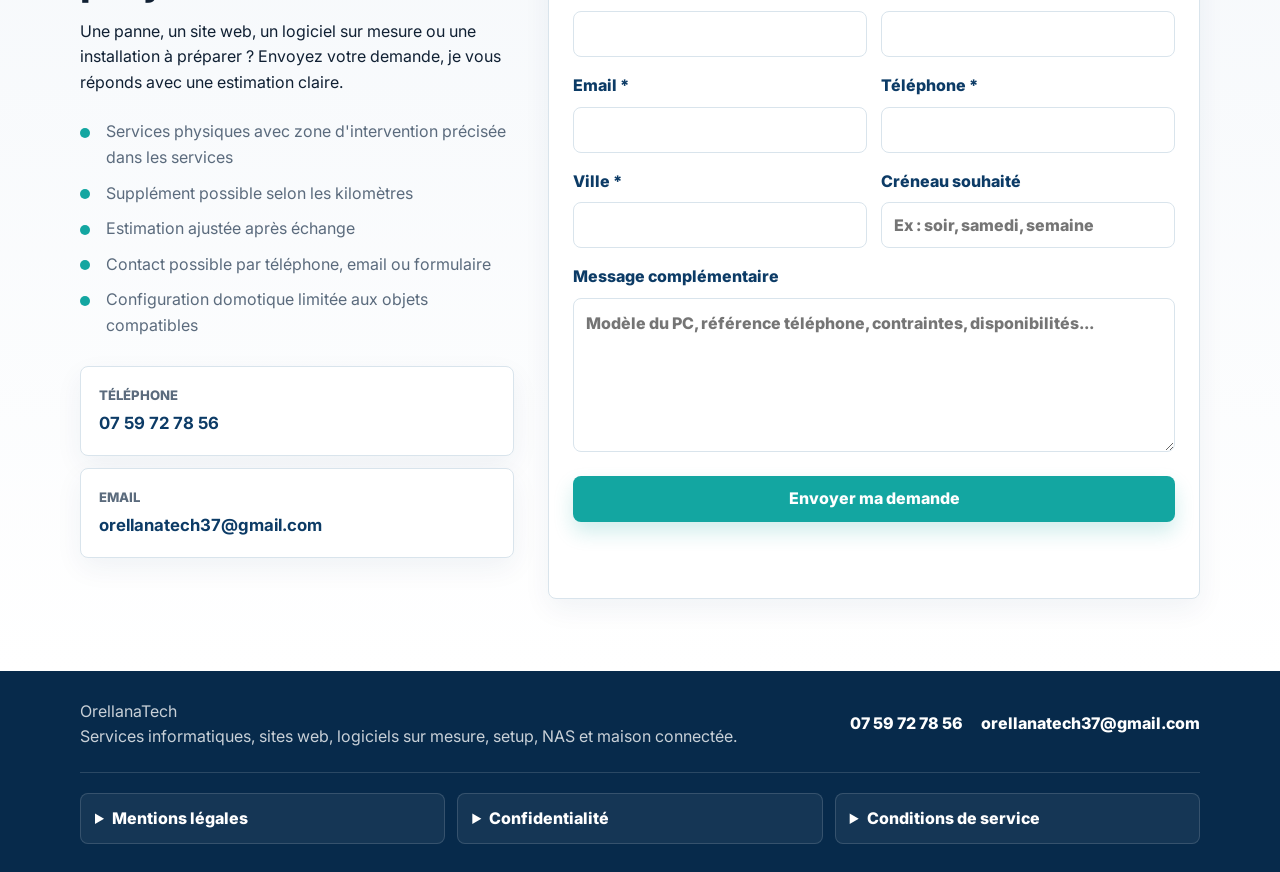
==== commit 23d6151f: "Update services and card configurator" ====
--- a/index.html
+++ b/index.html
@@ -82,54 +82,69 @@
           <button class="service-tab" type="button" role="tab" aria-selected="false" data-sector="all">Tout voir</button>
         </div>
         <div class="services-grid">
-          <article class="service-card" data-sector="informatique">
-            <div class="service-icon">PC</div>
+          <a class="service-card" href="services/reparation-optimisation-pc-mac.html" data-sector="informatique">
+            <img class="service-icon" src="assets/icon-pc-repair.svg" alt="">
             <h3>Réparation / optimisation PC & Mac</h3>
             <p class="price">À partir de 30 €</p>
             <p>Diagnostic, système lent, Windows, macOS, pilotes, SSD/RAM.</p>
-          </article>
-          <article class="service-card" data-sector="informatique">
-            <div class="service-icon">MB</div>
+            <span class="service-link">Voir la page du service</span>
+          </a>
+          <a class="service-card" href="services/montage-pc-mac.html" data-sector="informatique">
+            <img class="service-icon" src="assets/icon-pc-build.svg" alt="">
             <h3>Montage PC & Mac</h3>
             <p class="price">À partir de 100 €</p>
             <p>Montage PC fixe, choix composants, Windows, Mac, drivers, tests.</p>
-          </article>
-          <article class="service-card" data-sector="informatique">
-            <div class="service-icon">SET</div>
+            <span class="service-link">Voir la page du service</span>
+          </a>
+          <a class="service-card" href="services/setup-bureau-teletravail-gaming.html" data-sector="informatique">
+            <img class="service-icon" src="assets/icon-setup.svg" alt="">
             <h3>Setup bureau / télétravail / gaming</h3>
             <p class="price">À partir de 80 €</p>
             <p>Double écran, clavier, souris, webcam, rangement câbles, confort.</p>
-          </article>
-          <article class="service-card" data-sector="informatique">
-            <div class="service-icon">NAS</div>
+            <span class="service-link">Voir la page du service</span>
+          </a>
+          <a class="service-card" href="services/nas-sauvegarde.html" data-sector="informatique">
+            <img class="service-icon" src="assets/icon-nas.svg" alt="">
             <h3>NAS / sauvegarde</h3>
             <p class="price">À partir de 120 €</p>
             <p>NAS, photos, documents, sauvegarde PC, dossiers partagés.</p>
-          </article>
-          <article class="service-card" data-sector="informatique">
-            <div class="service-icon">TEL</div>
+            <span class="service-link">Voir la page du service</span>
+          </a>
+          <a class="service-card" href="services/remplacement-ecran-telephone.html" data-sector="informatique">
+            <img class="service-icon" src="assets/icon-phone.svg" alt="">
             <h3>Remplacement écran téléphone</h3>
             <p class="price">À partir de 40 € + pièce</p>
             <p>Écran cassé, aide au choix de la pièce, test tactile/affichage.</p>
-          </article>
-          <article class="service-card" data-sector="web">
-            <div class="service-icon">WEB</div>
+            <span class="service-link">Voir la page du service</span>
+          </a>
+          <a class="service-card" href="services/site-web-personnalise-formulaire.html" data-sector="web">
+            <img class="service-icon" src="assets/icon-web.svg" alt="">
             <h3>Site web personnalisé avec formulaire</h3>
             <p class="price">À partir de 290 €</p>
             <p>Site vitrine simple, page de présentation, formulaire de contact ou demande de devis, intégration mobile et mise en ligne.</p>
-          </article>
-          <article class="service-card" data-sector="outils">
-            <div class="service-icon">APP</div>
+            <span class="service-link">Voir la page du service</span>
+          </a>
+          <a class="service-card" href="services/site-web-personnalise-formulaire.html#cartes-visite" data-sector="web">
+            <img class="service-icon" src="assets/icon-business-card.svg" alt="">
+            <h3>Cartes de visite + design</h3>
+            <p class="price">À partir de 20 €</p>
+            <p>Design personnalisé de la carte et choix simple du format, de la finition et de la quantité.</p>
+            <span class="service-link">Voir les tarifs</span>
+          </a>
+          <a class="service-card" href="services/logiciels-sur-mesure.html" data-sector="outils">
+            <img class="service-icon" src="assets/icon-software.svg" alt="">
             <h3>Logiciels sur mesure</h3>
             <p class="price">À partir de 300 €</p>
             <p>Création de logiciels personnalisés, automatisation Excel, gestion simple, suivi client, gestion de stock, formulaires, tableaux de bord, calculs automatiques.</p>
-          </article>
-          <article class="service-card" data-sector="connecte">
-            <div class="service-icon">IoT</div>
+            <span class="service-link">Voir la page du service</span>
+          </a>
+          <a class="service-card" href="services/domotique-legere.html" data-sector="connecte">
+            <img class="service-icon" src="assets/icon-smart-home.svg" alt="">
             <h3>Domotique légère</h3>
             <p class="price">À partir de 80 €</p>
             <p>Lampes, prises et volets commandables avec application; Google Home, Alexa, Home Assistant.</p>
-          </article>
+            <span class="service-link">Voir la page du service</span>
+          </a>
         </div>
         <p class="service-area-note">Services physiques disponibles sur Grenoble. En dehors de Grenoble, un supplément kilométrique peut être appliqué selon la distance.</p>
       </div>
@@ -298,9 +313,8 @@
           </div>
         </div>
 
-        <form id="quote-form" class="contact-form" action="https://formsubmit.co/orellanatech37@gmail.com" method="POST">
+        <form id="quote-form" class="contact-form" action="https://formspree.io/f/mjgdjjyv" method="POST">
           <input type="hidden" name="_subject" value="Nouvelle demande OrellanaTech">
-          <input type="hidden" name="_captcha" value="false">
           <div class="form-heading">
             <h3>Décrire mon besoin</h3>
           </div>
--- a/style.css
+++ b/style.css
@@ -370,6 +370,126 @@
   padding: 22px;
 }
 
+a.service-card {
+  display: block;
+  transition: border-color 0.18s ease, transform 0.18s ease, box-shadow 0.18s ease;
+}
+
+a.service-card:hover {
+  border-color: var(--teal);
+  transform: translateY(-2px);
+  box-shadow: 0 16px 34px rgba(12, 59, 102, 0.1);
+}
+
+.service-link {
+  display: inline-block;
+  margin-top: 10px;
+  color: var(--primary);
+  font-weight: 800;
+}
+
+.service-page {
+  background: #ffffff;
+}
+
+.service-detail-hero {
+  padding: 54px 0;
+  background:
+    linear-gradient(135deg, rgba(12, 59, 102, 0.98), rgba(8, 122, 122, 0.92)),
+    linear-gradient(180deg, rgba(255, 255, 255, 0.08), transparent 42%);
+  color: #ffffff;
+}
+
+.service-detail-grid {
+  display: grid;
+  grid-template-columns: minmax(0, 1fr) 360px;
+  gap: 28px;
+  align-items: start;
+}
+
+.service-detail-hero .eyebrow {
+  color: #9cf1ed;
+}
+
+.service-detail-hero .service-detail-grid > div > p:not(.eyebrow) {
+  max-width: 680px;
+  color: rgba(255, 255, 255, 0.86);
+}
+
+.service-summary-card p:not(.price) {
+  color: var(--muted);
+}
+
+.service-summary-card,
+.service-content-card {
+  border: 1px solid var(--line);
+  border-radius: var(--radius);
+  background: var(--surface);
+  box-shadow: 0 10px 28px rgba(12, 59, 102, 0.06);
+}
+
+.service-summary-card {
+  padding: 22px;
+  color: var(--ink);
+}
+
+.service-summary-card .price {
+  font-size: 1.3rem;
+}
+
+.service-summary-card .btn {
+  width: 100%;
+  margin-top: 14px;
+}
+
+.service-detail-section {
+  padding: 58px 0;
+}
+
+.service-content-grid {
+  display: grid;
+  grid-template-columns: repeat(2, 1fr);
+  gap: 18px;
+}
+
+.service-content-card {
+  padding: 24px;
+}
+
+.service-content-card h2 {
+  font-size: 1.45rem;
+}
+
+.service-content-card p,
+.service-content-card li {
+  color: var(--muted);
+}
+
+.service-content-card ul,
+.service-content-card ol {
+  margin: 16px 0 0;
+  padding-left: 20px;
+}
+
+.service-cta-band {
+  padding: 32px 0 64px;
+}
+
+.service-cta-inner {
+  display: flex;
+  justify-content: space-between;
+  gap: 20px;
+  align-items: center;
+  padding: 24px;
+  border-radius: var(--radius);
+  background: var(--surface-soft);
+}
+
+.service-cta-inner p {
+  margin: 8px 0 0;
+  color: var(--muted);
+}
+
 .trust-section,
 .portfolio-section {
   background: #ffffff;
@@ -497,6 +617,296 @@
   color: var(--primary);
   font-weight: 800;
   font-size: 0.8rem;
+  object-fit: contain;
+}
+
+.web-examples-grid,
+.business-card-grid {
+  display: grid;
+  gap: 18px;
+}
+
+.web-examples-grid {
+  grid-template-columns: repeat(2, 1fr);
+}
+
+.web-example-card,
+.business-card-option {
+  border: 1px solid var(--line);
+  border-radius: var(--radius);
+  background: var(--surface);
+  box-shadow: 0 10px 28px rgba(12, 59, 102, 0.06);
+}
+
+.web-example-card {
+  display: grid;
+  grid-template-columns: 72px 1fr;
+  gap: 16px;
+  align-items: center;
+  padding: 20px;
+}
+
+.project-logo {
+  width: 72px;
+  height: 72px;
+  border-radius: var(--radius);
+  display: block;
+  object-fit: cover;
+  box-shadow: 0 12px 22px rgba(12, 59, 102, 0.16);
+}
+
+.web-example-card p {
+  margin: 8px 0 14px;
+  color: var(--muted);
+}
+
+.business-card-grid {
+  grid-template-columns: repeat(3, 1fr);
+}
+
+.business-card-picker {
+  display: grid;
+  grid-template-columns: minmax(0, 1fr) 340px;
+  gap: 22px;
+  align-items: start;
+}
+
+.compact-picker {
+  grid-template-columns: 1fr;
+}
+
+.picker-panel,
+.picker-summary {
+  border: 1px solid var(--line);
+  border-radius: var(--radius);
+  background: var(--surface);
+  box-shadow: 0 10px 28px rgba(12, 59, 102, 0.06);
+}
+
+.picker-panel {
+  display: grid;
+  gap: 24px;
+  padding: 22px;
+}
+
+.picker-summary {
+  position: sticky;
+  top: 96px;
+  padding: 22px;
+}
+
+.compact-picker .picker-summary {
+  position: static;
+}
+
+.compact-picker .picker-option {
+  min-height: 126px;
+}
+
+.compact-picker .finish-preview {
+  height: 86px;
+}
+
+.picker-group h3 {
+  margin-bottom: 12px;
+}
+
+.picker-options,
+.segmented-options {
+  display: grid;
+  gap: 12px;
+}
+
+.picker-options-two {
+  grid-template-columns: repeat(2, 1fr);
+}
+
+.picker-options-three {
+  grid-template-columns: repeat(3, 1fr);
+}
+
+.picker-option,
+.segment-option {
+  border: 1px solid var(--line);
+  border-radius: var(--radius);
+  background: #ffffff;
+  color: var(--ink);
+  cursor: pointer;
+}
+
+.picker-option {
+  display: grid;
+  gap: 8px;
+  min-height: 154px;
+  padding: 12px;
+  text-align: left;
+}
+
+.picker-option:hover,
+.segment-option:hover {
+  border-color: var(--teal);
+}
+
+.picker-option.is-selected,
+.segment-option.is-selected {
+  border-color: var(--teal-dark);
+  background: #e7f7fb;
+  box-shadow: inset 0 0 0 1px var(--teal-dark);
+}
+
+.picker-option.is-disabled,
+.picker-option:disabled {
+  opacity: 0.42;
+  cursor: not-allowed;
+  background: #f3f6f8;
+  box-shadow: none;
+}
+
+.picker-option.is-disabled:hover,
+.picker-option:disabled:hover {
+  border-color: var(--line);
+}
+
+.picker-option strong,
+.picker-option span {
+  display: block;
+}
+
+.picker-option strong {
+  color: var(--primary);
+  font-weight: 800;
+}
+
+.picker-option span:not(.mini-card):not(.finish-preview) {
+  color: var(--muted);
+}
+
+.mini-card,
+.finish-preview {
+  display: block;
+  border-radius: 4px;
+  background: linear-gradient(135deg, #ffffff 0%, #edf3f6 55%, #c7d1d8 100%);
+  box-shadow: 0 12px 18px rgba(12, 59, 102, 0.12);
+}
+
+.mini-card {
+  width: 100%;
+  max-width: 150px;
+  height: 70px;
+  align-self: center;
+}
+
+.slim-card {
+  height: 54px;
+}
+
+.standard-card {
+  height: 82px;
+}
+
+.square-card {
+  width: 82px;
+  height: 82px;
+}
+
+.finish-preview {
+  width: 100%;
+  height: 118px;
+  position: relative;
+  overflow: hidden;
+}
+
+.finish-preview::before {
+  content: "OT";
+  position: absolute;
+  left: 18px;
+  top: 18px;
+  color: rgba(12, 59, 102, 0.45);
+  font-weight: 800;
+}
+
+.finish-metal {
+  background: linear-gradient(135deg, #f9f2df 0%, #e0cf9c 44%, #ffffff 62%, #c6b47c 100%);
+}
+
+.finish-varnish {
+  background: linear-gradient(135deg, #dce3df 0%, #8f9d99 52%, #f8fbfb 100%);
+}
+
+.finish-none {
+  background: linear-gradient(135deg, #ffffff 0%, #f0f3f4 62%, #d8e0e3 100%);
+}
+
+.segmented-options {
+  grid-template-columns: repeat(2, 1fr);
+}
+
+.segment-option {
+  min-height: 50px;
+  padding: 0 16px;
+  font-weight: 800;
+}
+
+.business-card-preview {
+  display: flex;
+  align-items: center;
+  gap: 14px;
+  min-height: 112px;
+  margin-bottom: 18px;
+  padding: 18px;
+  border-radius: var(--radius);
+  background: linear-gradient(135deg, #ffffff, #eaf7f8);
+  border: 1px solid var(--line);
+}
+
+.preview-logo {
+  width: 48px;
+  height: 48px;
+  border-radius: var(--radius);
+  display: block;
+  object-fit: contain;
+}
+
+.business-card-preview strong,
+.business-card-preview span {
+  display: block;
+}
+
+.business-card-preview span,
+.picker-summary p:not(.eyebrow):not(.price) {
+  color: var(--muted);
+}
+
+.picker-summary .price {
+  margin: 14px 0;
+  font-size: 2rem;
+}
+
+.picker-summary .btn {
+  width: 100%;
+  margin-top: 16px;
+}
+
+.business-card-option {
+  padding: 18px;
+}
+
+.business-card-option strong,
+.business-card-option span {
+  display: block;
+}
+
+.business-card-option strong {
+  color: var(--primary);
+}
+
+.business-card-option span {
+  color: var(--muted);
+}
+
+.business-card-option .price {
+  margin: 12px 0 0;
+  font-size: 1.2rem;
 }
 
 .price {
@@ -938,15 +1348,42 @@
     display: flex;
   }
 
+  .service-page .nav {
+    flex-wrap: wrap;
+    padding: 12px 0;
+  }
+
+  .service-page .nav-links {
+    position: static;
+    display: flex;
+    flex-direction: row;
+    flex-wrap: wrap;
+    align-items: center;
+    width: 100%;
+    padding: 0;
+    border: 0;
+    background: transparent;
+    box-shadow: none;
+  }
+
   .hero-grid,
   .about-grid,
+  .service-detail-grid,
+  .business-card-picker,
   .config-layout,
   .contact-grid,
   .legal-band {
     grid-template-columns: 1fr;
   }
 
+  .picker-summary {
+    position: static;
+  }
+
   .services-grid,
+  .service-content-grid,
+  .web-examples-grid,
+  .business-card-grid,
   .feature-grid,
   .portfolio-grid {
     grid-template-columns: repeat(2, 1fr);
@@ -968,6 +1405,11 @@
 
   .hero-metrics,
   .services-grid,
+  .service-content-grid,
+  .web-examples-grid,
+  .business-card-grid,
+  .picker-options-two,
+  .picker-options-three,
   .feature-grid,
   .portfolio-grid,
   .option-grid,
@@ -975,6 +1417,19 @@
     grid-template-columns: 1fr;
   }
 
+  .web-example-card {
+    grid-template-columns: 1fr;
+  }
+
+  .service-cta-inner {
+    display: block;
+  }
+
+  .service-cta-inner .btn {
+    width: 100%;
+    margin-top: 16px;
+  }
+
   .hero-actions {
     flex-direction: column;
   }
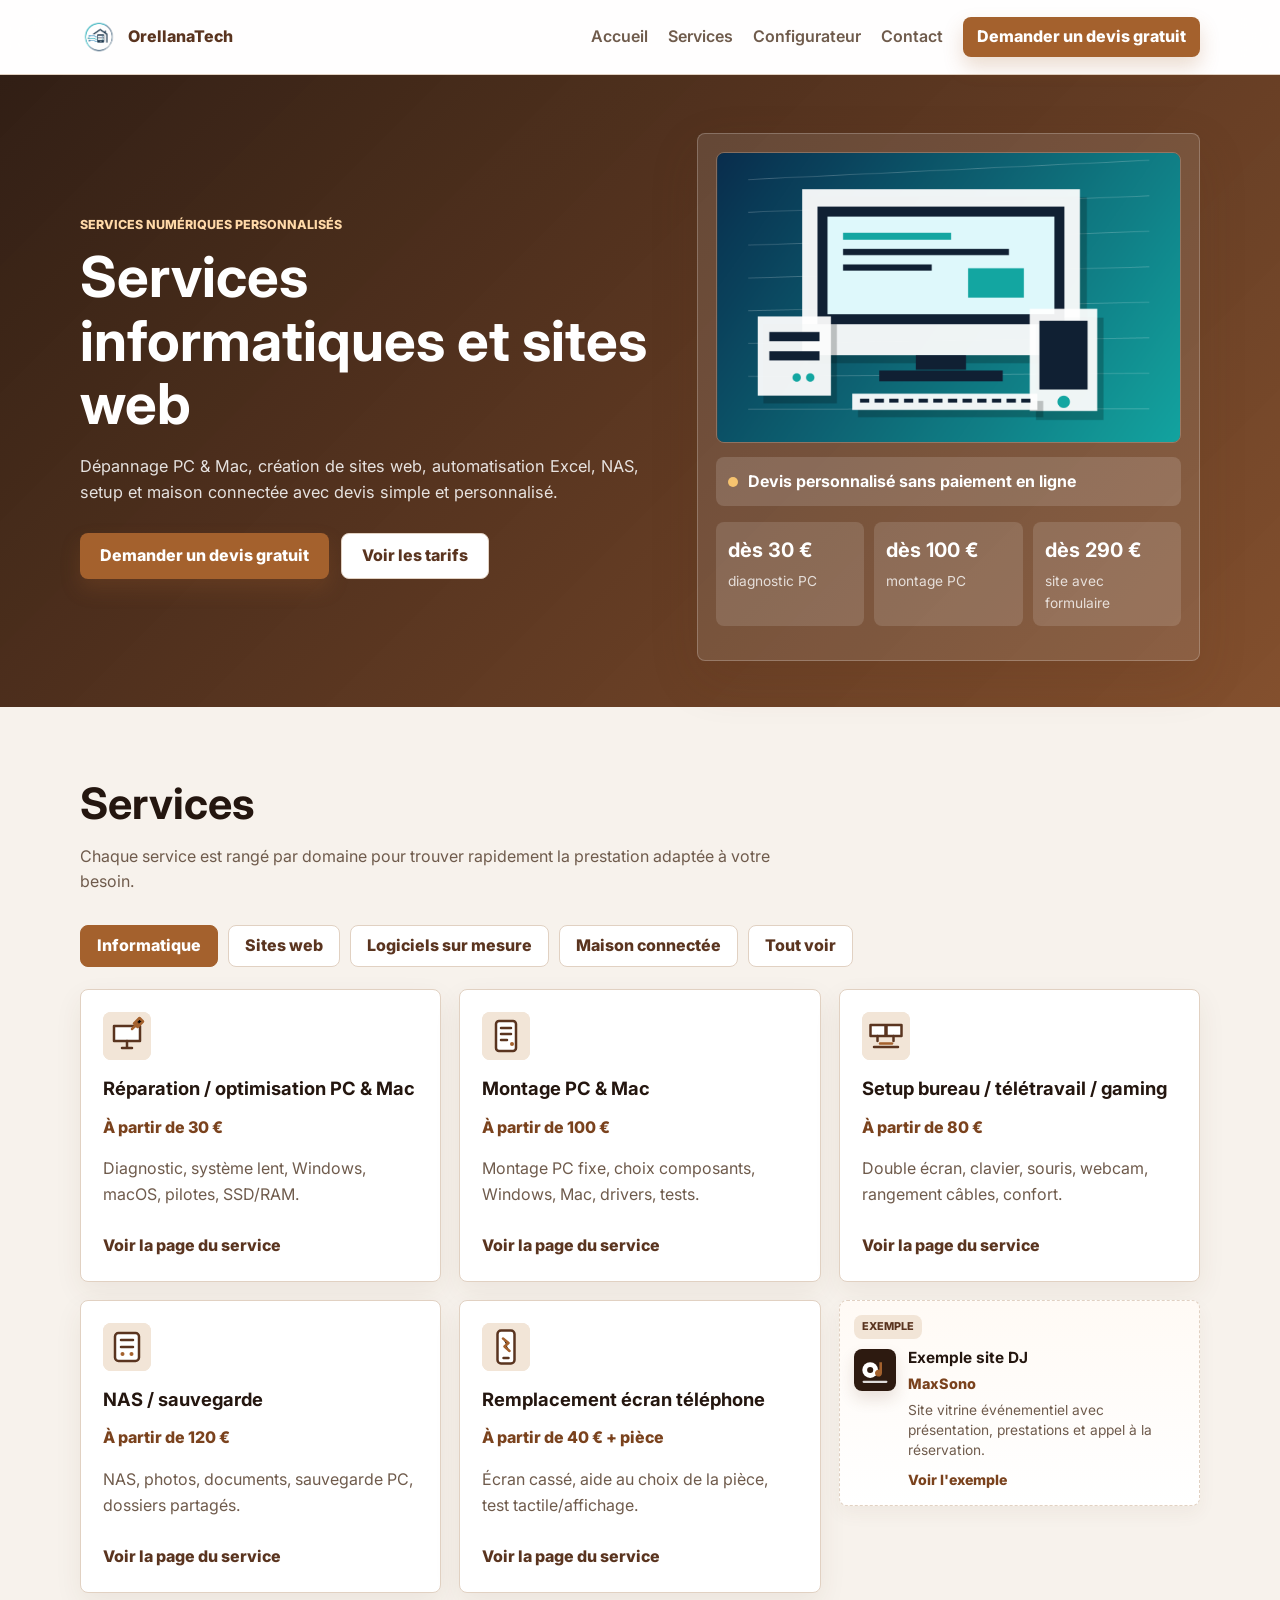
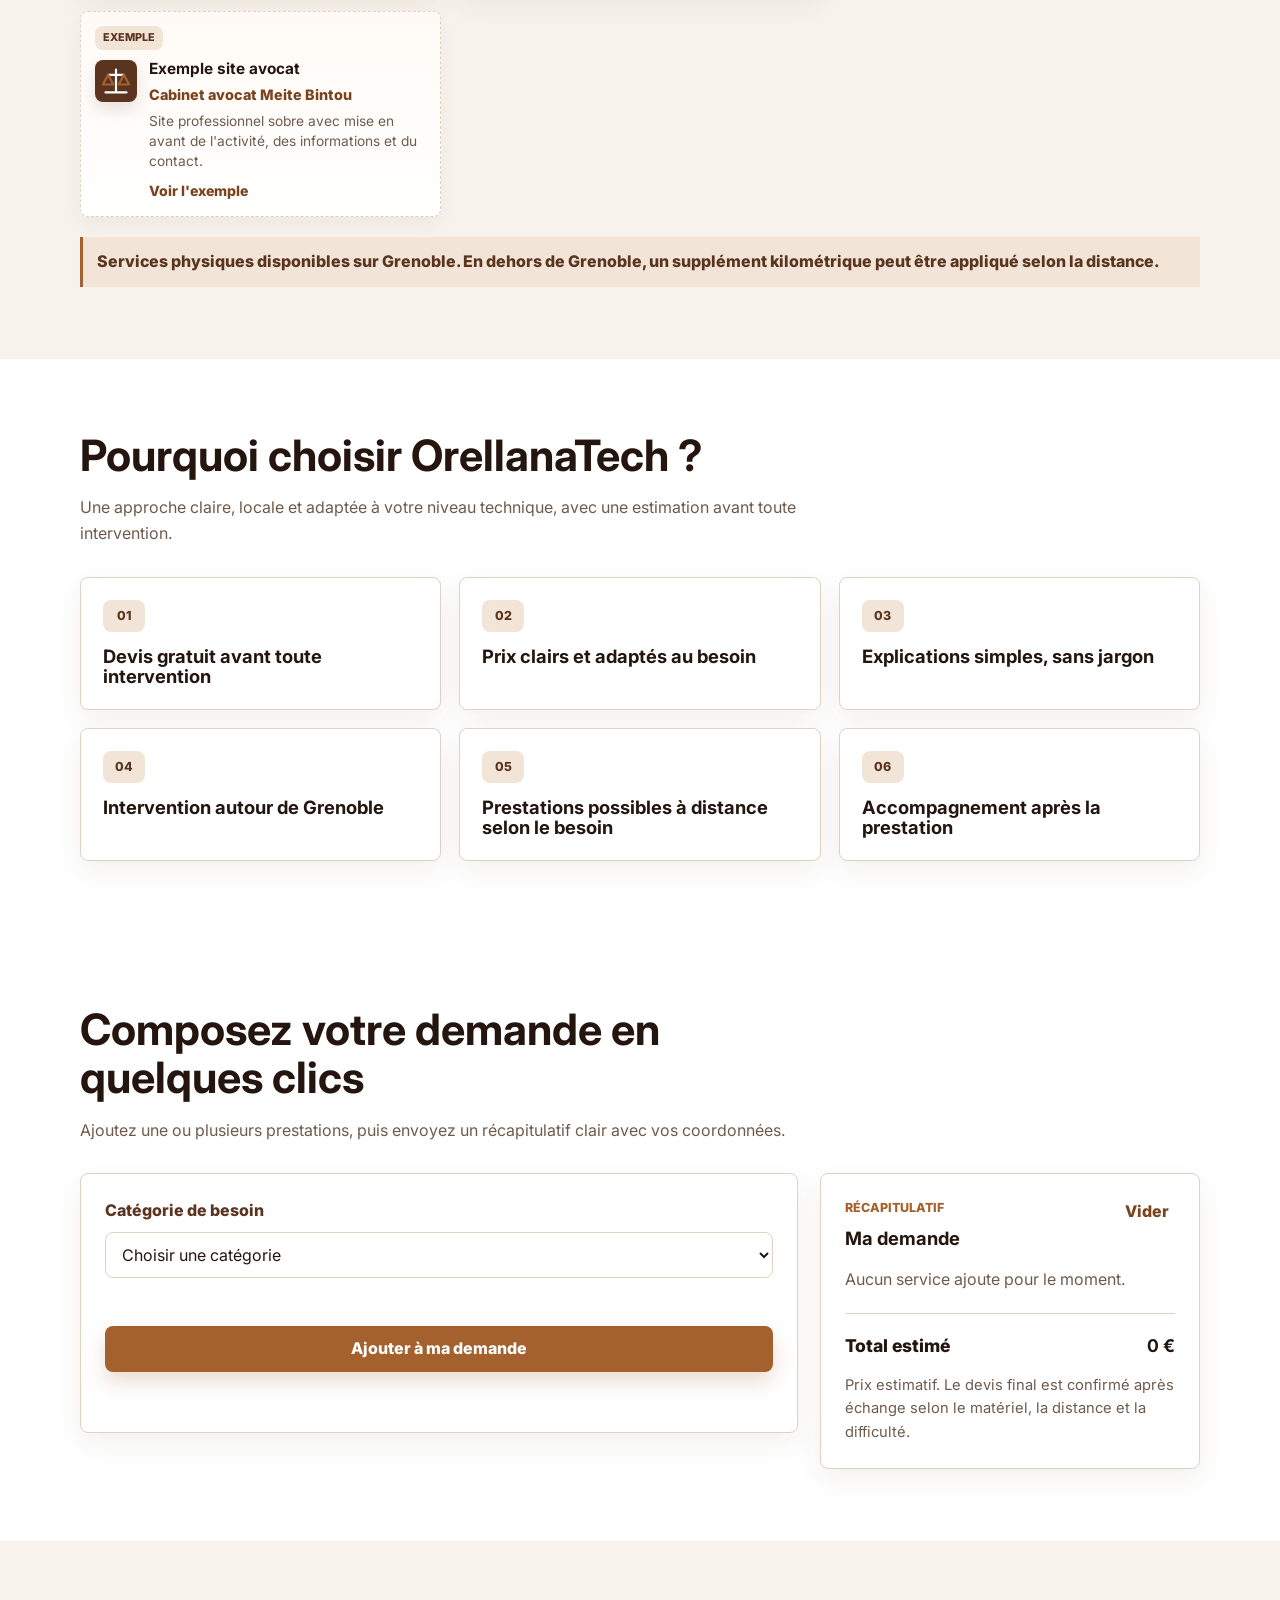
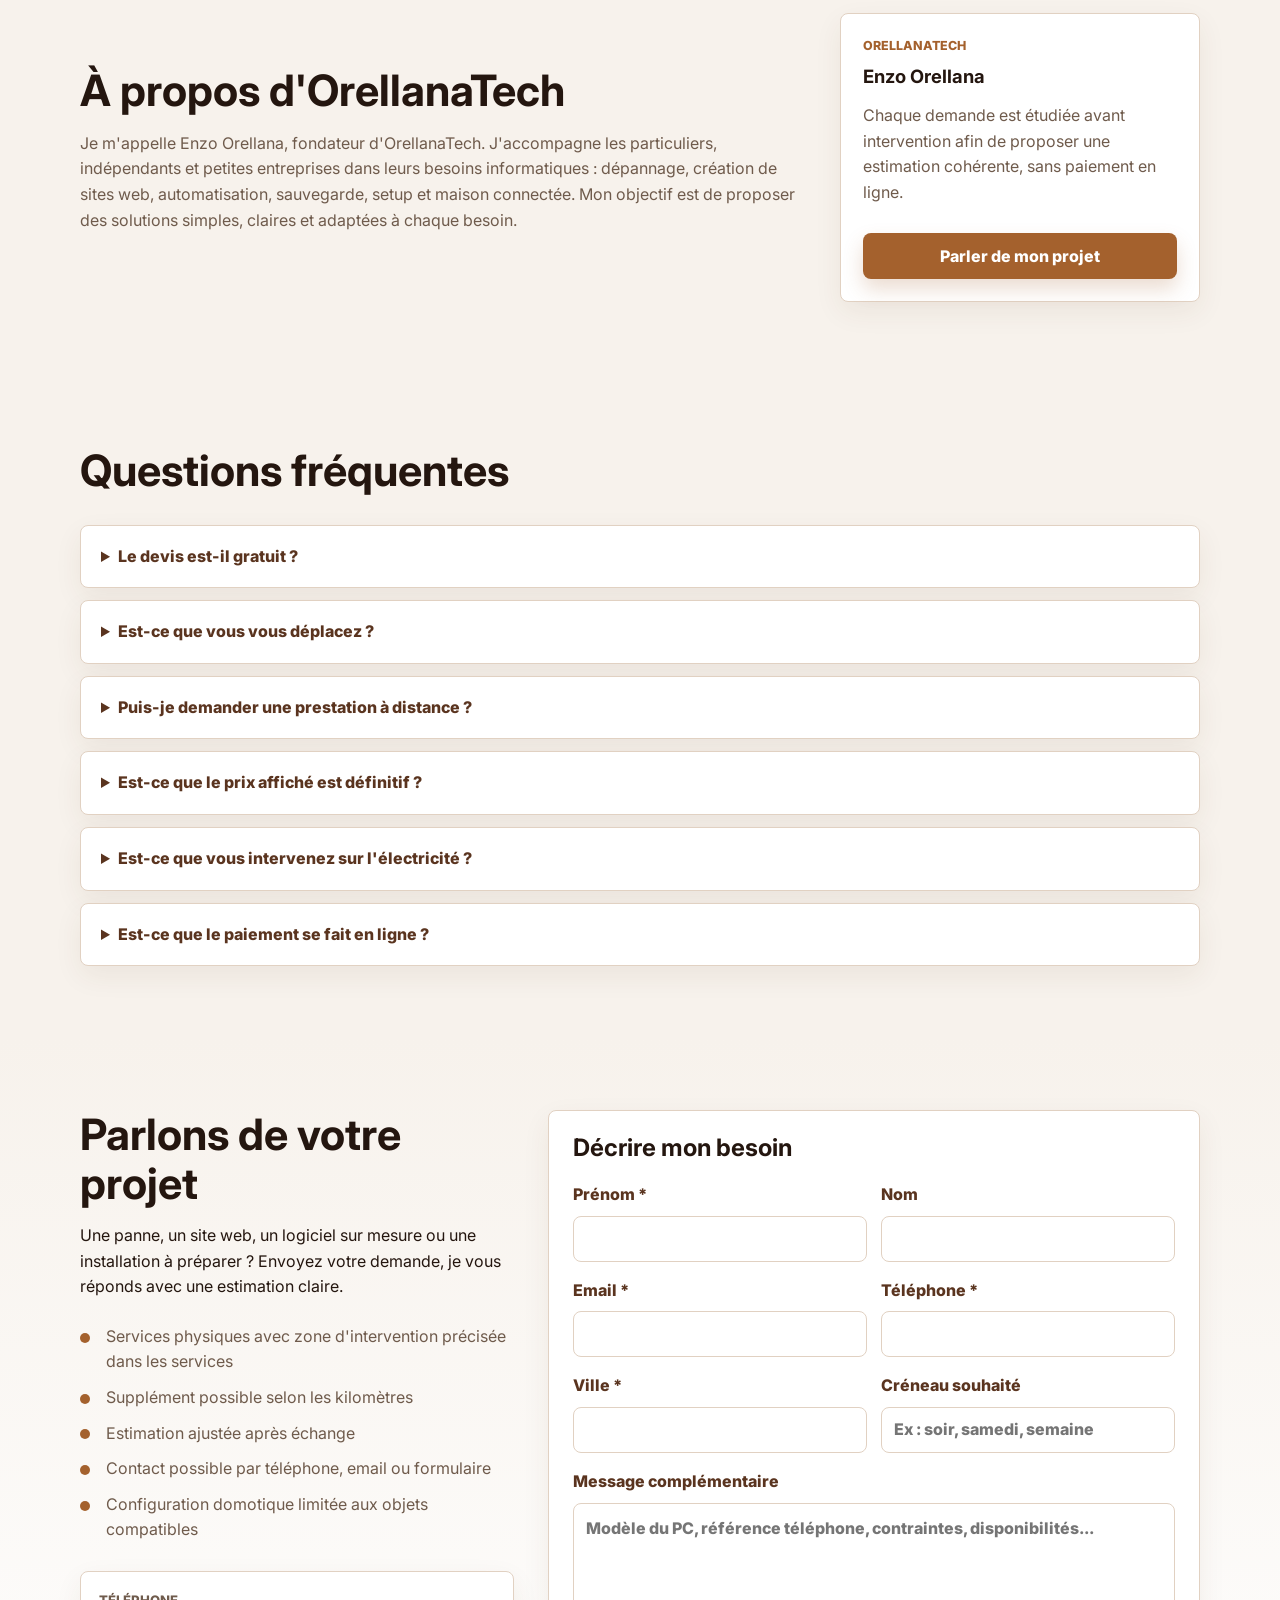
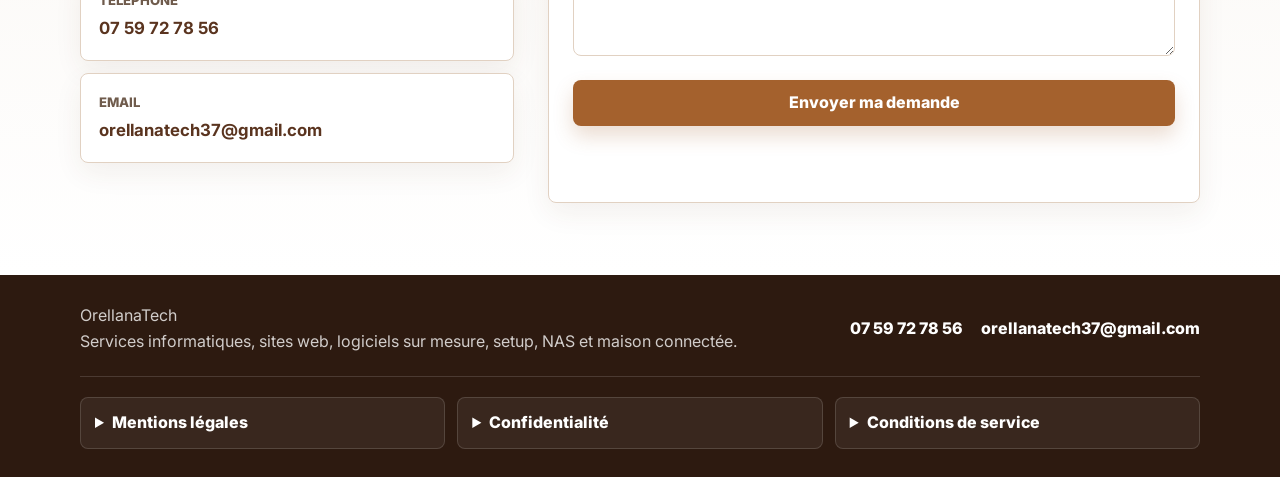
==== commit 6505848a: "Remove duplicate portfolio section" ====
--- a/index.html
+++ b/index.html
@@ -127,9 +127,23 @@
           <a class="service-card" href="services/site-web-personnalise-formulaire.html#cartes-visite" data-sector="web">
             <img class="service-icon" src="assets/icon-business-card.svg" alt="">
             <h3>Cartes de visite + design</h3>
-            <p class="price">À partir de 20 €</p>
+            <p class="price">À partir de 25 €</p>
             <p>Design personnalisé de la carte et choix simple du format, de la finition et de la quantité.</p>
             <span class="service-link">Voir les tarifs</span>
+          </a>
+          <a class="service-card example-service-card" href="https://maxsono.vercel.app/" target="_blank" rel="noopener noreferrer" data-sector="web">
+            <img class="service-icon" src="assets/logo-maxsono.svg" alt="">
+            <h3>Exemple site DJ</h3>
+            <p class="price">MaxSono</p>
+            <p>Site vitrine événementiel avec présentation, prestations et appel à la réservation.</p>
+            <span class="service-link">Voir l'exemple</span>
+          </a>
+          <a class="service-card example-service-card" href="https://avocat-meite-bintou.vercel.app/" target="_blank" rel="noopener noreferrer" data-sector="web">
+            <img class="service-icon" src="assets/logo-avocat-meite.svg" alt="">
+            <h3>Exemple site avocat</h3>
+            <p class="price">Cabinet avocat Meite Bintou</p>
+            <p>Site professionnel sobre avec mise en avant de l'activité, des informations et du contact.</p>
+            <span class="service-link">Voir l'exemple</span>
           </a>
           <a class="service-card" href="services/logiciels-sur-mesure.html" data-sector="outils">
             <img class="service-icon" src="assets/icon-software.svg" alt="">
@@ -235,23 +249,6 @@
           <p>Chaque demande est étudiée avant intervention afin de proposer une estimation cohérente, sans paiement en ligne.</p>
           <a class="btn" href="#contact">Parler de mon projet</a>
         </article>
-      </div>
-    </section>
-
-    <section class="section portfolio-section" id="realisations">
-      <div class="container">
-        <div class="section-heading">
-          <h2>Exemples de réalisations</h2>
-          <p>Quelques exemples de sites pouvant être créés pour des indépendants, artisans ou petites entreprises.</p>
-        </div>
-        <div class="portfolio-grid">
-          <article class="portfolio-card">
-            <span class="demo-badge">Démo</span>
-            <h3>Site DJ</h3>
-            <p>Site moderne avec prestations, galerie, formulaire de réservation et mise en avant des événements.</p>
-            <a class="btn btn-secondary" href="https://maxsono.vercel.app" target="_blank" rel="noopener noreferrer">Voir la démo</a>
-          </article>
-        </div>
       </div>
     </section>
 
--- a/style.css
+++ b/style.css
@@ -1,17 +1,17 @@
 :root {
-  --bg: #f5f8fb;
+  --bg: #f7f2ec;
   --surface: #ffffff;
-  --surface-soft: #eaf7f8;
-  --ink: #102033;
-  --muted: #5b6b7d;
-  --line: #d9e4ec;
-  --primary: #0c3b66;
-  --primary-strong: #072a4b;
-  --teal: #13a6a1;
-  --teal-dark: #087a7a;
-  --warning: #9b5c00;
+  --surface-soft: #f2e5d7;
+  --ink: #24160f;
+  --muted: #6f5b4c;
+  --line: #e1d1c2;
+  --primary: #5a341f;
+  --primary-strong: #2d1a10;
+  --teal: #a4612d;
+  --teal-dark: #7a421d;
+  --warning: #a36a22;
   --danger: #b42318;
-  --shadow: 0 18px 50px rgba(12, 59, 102, 0.12);
+  --shadow: 0 18px 50px rgba(90, 52, 31, 0.14);
   --radius: 8px;
 }
 
@@ -132,7 +132,7 @@
   color: #ffffff;
   font-weight: 800;
   cursor: pointer;
-  box-shadow: 0 10px 20px rgba(19, 166, 161, 0.2);
+  box-shadow: 0 10px 20px rgba(164, 97, 45, 0.22);
 }
 
 .btn:hover {
@@ -162,7 +162,7 @@
 .hero {
   padding: 58px 0 46px;
   background:
-    linear-gradient(135deg, rgba(12, 59, 102, 0.98), rgba(8, 122, 122, 0.92)),
+    linear-gradient(135deg, rgba(45, 26, 16, 0.98), rgba(122, 66, 29, 0.92)),
     linear-gradient(180deg, rgba(255, 255, 255, 0.08), transparent 42%);
   color: #ffffff;
 }
@@ -184,7 +184,7 @@
 }
 
 .hero .eyebrow {
-  color: #9cf1ed;
+  color: #ffd9a8;
 }
 
 h1,
@@ -253,7 +253,7 @@
   width: 10px;
   height: 10px;
   border-radius: 999px;
-  background: #7bf1a8;
+  background: #f6c36f;
 }
 
 .hero-metrics {
@@ -331,6 +331,7 @@
   display: grid;
   grid-template-columns: repeat(3, 1fr);
   gap: 18px;
+  align-items: start;
 }
 
 .service-card.hidden {
@@ -363,7 +364,7 @@
   border: 1px solid var(--line);
   border-radius: var(--radius);
   background: var(--surface);
-  box-shadow: 0 10px 28px rgba(12, 59, 102, 0.06);
+  box-shadow: 0 10px 28px rgba(90, 52, 31, 0.07);
 }
 
 .service-card {
@@ -378,7 +379,7 @@
 a.service-card:hover {
   border-color: var(--teal);
   transform: translateY(-2px);
-  box-shadow: 0 16px 34px rgba(12, 59, 102, 0.1);
+  box-shadow: 0 16px 34px rgba(90, 52, 31, 0.12);
 }
 
 .service-link {
@@ -388,6 +389,70 @@
   font-weight: 800;
 }
 
+.example-service-card {
+  position: relative;
+  display: grid !important;
+  grid-template-columns: 42px minmax(0, 1fr);
+  gap: 6px 12px;
+  align-items: start;
+  padding: 14px;
+  border-style: dashed;
+  background: linear-gradient(180deg, #fffaf5, #ffffff);
+  box-shadow: 0 8px 18px rgba(90, 52, 31, 0.05);
+}
+
+.example-service-card::before {
+  content: "Exemple";
+  display: inline-grid;
+  place-items: center;
+  width: fit-content;
+  min-height: 24px;
+  margin-bottom: 4px;
+  padding: 0 8px;
+  border-radius: var(--radius);
+  background: var(--surface-soft);
+  color: var(--primary);
+  font-size: 0.68rem;
+  font-weight: 800;
+  text-transform: uppercase;
+  grid-column: 1 / -1;
+}
+
+.example-service-card h3 {
+  grid-column: 2;
+  font-size: 0.96rem;
+}
+
+.example-service-card .price {
+  grid-column: 2;
+  margin: 0;
+  font-size: 0.9rem;
+}
+
+.example-service-card p:not(.price) {
+  grid-column: 2;
+  margin: 0;
+  font-size: 0.86rem;
+  line-height: 1.45;
+}
+
+.example-service-card .service-link {
+  grid-column: 2;
+  margin-top: 2px;
+  color: var(--teal-dark);
+  font-size: 0.88rem;
+}
+
+.example-service-card .service-icon {
+  grid-column: 1;
+  grid-row: 2 / span 4;
+  width: 42px;
+  height: 42px;
+  margin: 0;
+  background: transparent;
+  box-shadow: 0 8px 16px rgba(90, 52, 31, 0.14);
+}
+
 .service-page {
   background: #ffffff;
 }
@@ -395,7 +460,7 @@
 .service-detail-hero {
   padding: 54px 0;
   background:
-    linear-gradient(135deg, rgba(12, 59, 102, 0.98), rgba(8, 122, 122, 0.92)),
+    linear-gradient(135deg, rgba(45, 26, 16, 0.98), rgba(122, 66, 29, 0.92)),
     linear-gradient(180deg, rgba(255, 255, 255, 0.08), transparent 42%);
   color: #ffffff;
 }
@@ -408,7 +473,7 @@
 }
 
 .service-detail-hero .eyebrow {
-  color: #9cf1ed;
+  color: #ffd9a8;
 }
 
 .service-detail-hero .service-detail-grid > div > p:not(.eyebrow) {
@@ -425,7 +490,7 @@
   border: 1px solid var(--line);
   border-radius: var(--radius);
   background: var(--surface);
-  box-shadow: 0 10px 28px rgba(12, 59, 102, 0.06);
+  box-shadow: 0 10px 28px rgba(90, 52, 31, 0.07);
 }
 
 .service-summary-card {
@@ -635,7 +700,7 @@
   border: 1px solid var(--line);
   border-radius: var(--radius);
   background: var(--surface);
-  box-shadow: 0 10px 28px rgba(12, 59, 102, 0.06);
+  box-shadow: 0 10px 28px rgba(90, 52, 31, 0.07);
 }
 
 .web-example-card {
@@ -652,7 +717,7 @@
   border-radius: var(--radius);
   display: block;
   object-fit: cover;
-  box-shadow: 0 12px 22px rgba(12, 59, 102, 0.16);
+  box-shadow: 0 12px 22px rgba(90, 52, 31, 0.16);
 }
 
 .web-example-card p {
@@ -680,7 +745,7 @@
   border: 1px solid var(--line);
   border-radius: var(--radius);
   background: var(--surface);
-  box-shadow: 0 10px 28px rgba(12, 59, 102, 0.06);
+  box-shadow: 0 10px 28px rgba(90, 52, 31, 0.07);
 }
 
 .picker-panel {
@@ -750,7 +815,7 @@
 .picker-option.is-selected,
 .segment-option.is-selected {
   border-color: var(--teal-dark);
-  background: #e7f7fb;
+  background: #f6eadc;
   box-shadow: inset 0 0 0 1px var(--teal-dark);
 }
 
@@ -758,7 +823,7 @@
 .picker-option:disabled {
   opacity: 0.42;
   cursor: not-allowed;
-  background: #f3f6f8;
+  background: #f4eee8;
   box-shadow: none;
 }
 
@@ -785,8 +850,8 @@
 .finish-preview {
   display: block;
   border-radius: 4px;
-  background: linear-gradient(135deg, #ffffff 0%, #edf3f6 55%, #c7d1d8 100%);
-  box-shadow: 0 12px 18px rgba(12, 59, 102, 0.12);
+  background: linear-gradient(135deg, #ffffff 0%, #f1e5d7 55%, #d7bea7 100%);
+  box-shadow: 0 12px 18px rgba(90, 52, 31, 0.14);
 }
 
 .mini-card {
@@ -821,7 +886,7 @@
   position: absolute;
   left: 18px;
   top: 18px;
-  color: rgba(12, 59, 102, 0.45);
+  color: rgba(90, 52, 31, 0.5);
   font-weight: 800;
 }
 
@@ -830,11 +895,11 @@
 }
 
 .finish-varnish {
-  background: linear-gradient(135deg, #dce3df 0%, #8f9d99 52%, #f8fbfb 100%);
+  background: linear-gradient(135deg, #efe2d3 0%, #9b7255 52%, #fffaf5 100%);
 }
 
 .finish-none {
-  background: linear-gradient(135deg, #ffffff 0%, #f0f3f4 62%, #d8e0e3 100%);
+  background: linear-gradient(135deg, #ffffff 0%, #f5eadf 62%, #ddc6b0 100%);
 }
 
 .segmented-options {
@@ -855,7 +920,7 @@
   margin-bottom: 18px;
   padding: 18px;
   border-radius: var(--radius);
-  background: linear-gradient(135deg, #ffffff, #eaf7f8);
+  background: linear-gradient(135deg, #ffffff, #f2e5d7);
   border: 1px solid var(--line);
 }
 
@@ -977,7 +1042,7 @@
 input:focus,
 textarea:focus {
   border-color: var(--teal);
-  box-shadow: 0 0 0 4px rgba(19, 166, 161, 0.14);
+  box-shadow: 0 0 0 4px rgba(164, 97, 45, 0.16);
 }
 
 .questions {
@@ -1070,7 +1135,7 @@
   padding: 14px;
   border: 1px solid var(--line);
   border-radius: var(--radius);
-  background: #fbfdff;
+  background: #fffaf5;
 }
 
 .cart-item-header {
@@ -1127,7 +1192,7 @@
 }
 
 .contact-section {
-  background: linear-gradient(180deg, #f5f8fb, #ffffff);
+  background: linear-gradient(180deg, #f7f2ec, #ffffff);
 }
 
 .contact-grid {
@@ -1176,7 +1241,7 @@
   border: 1px solid var(--line);
   border-radius: var(--radius);
   background: var(--surface);
-  box-shadow: 0 10px 28px rgba(12, 59, 102, 0.06);
+  box-shadow: 0 10px 28px rgba(90, 52, 31, 0.07);
   cursor: pointer;
 }
 
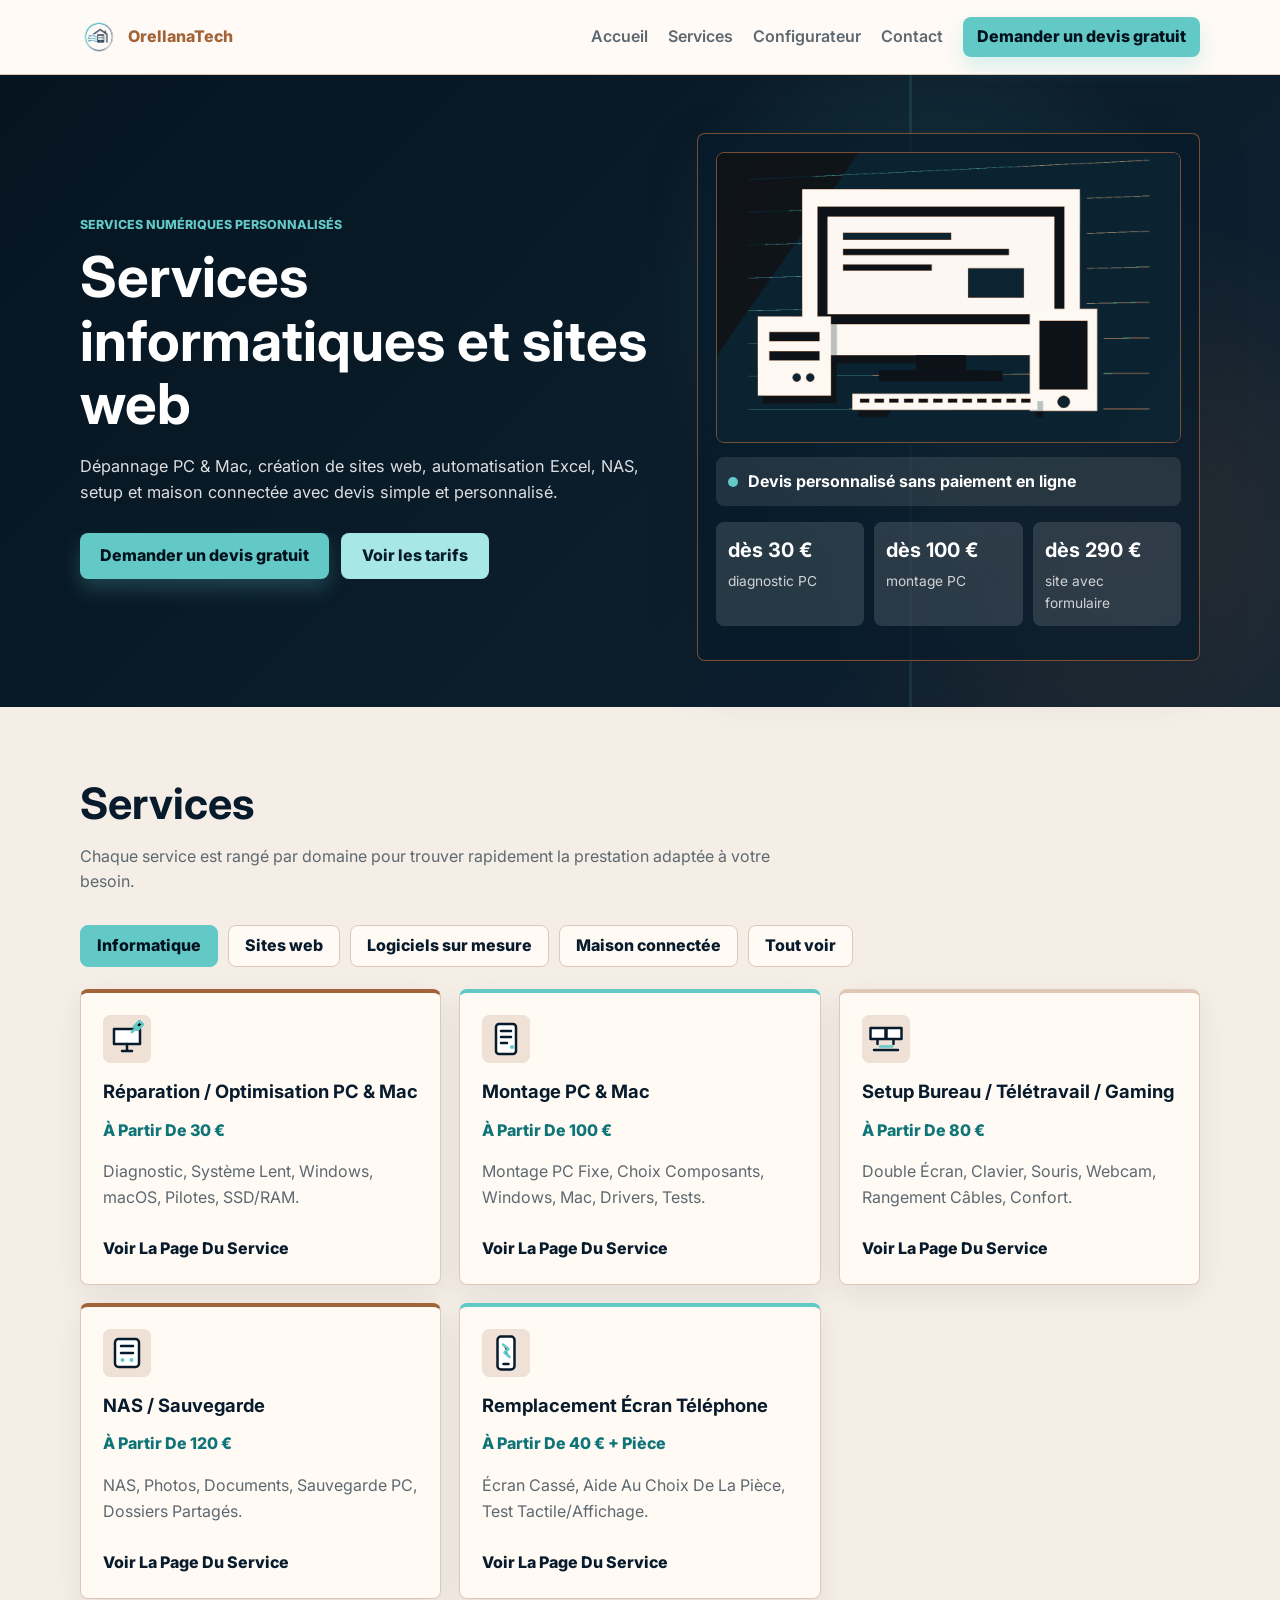
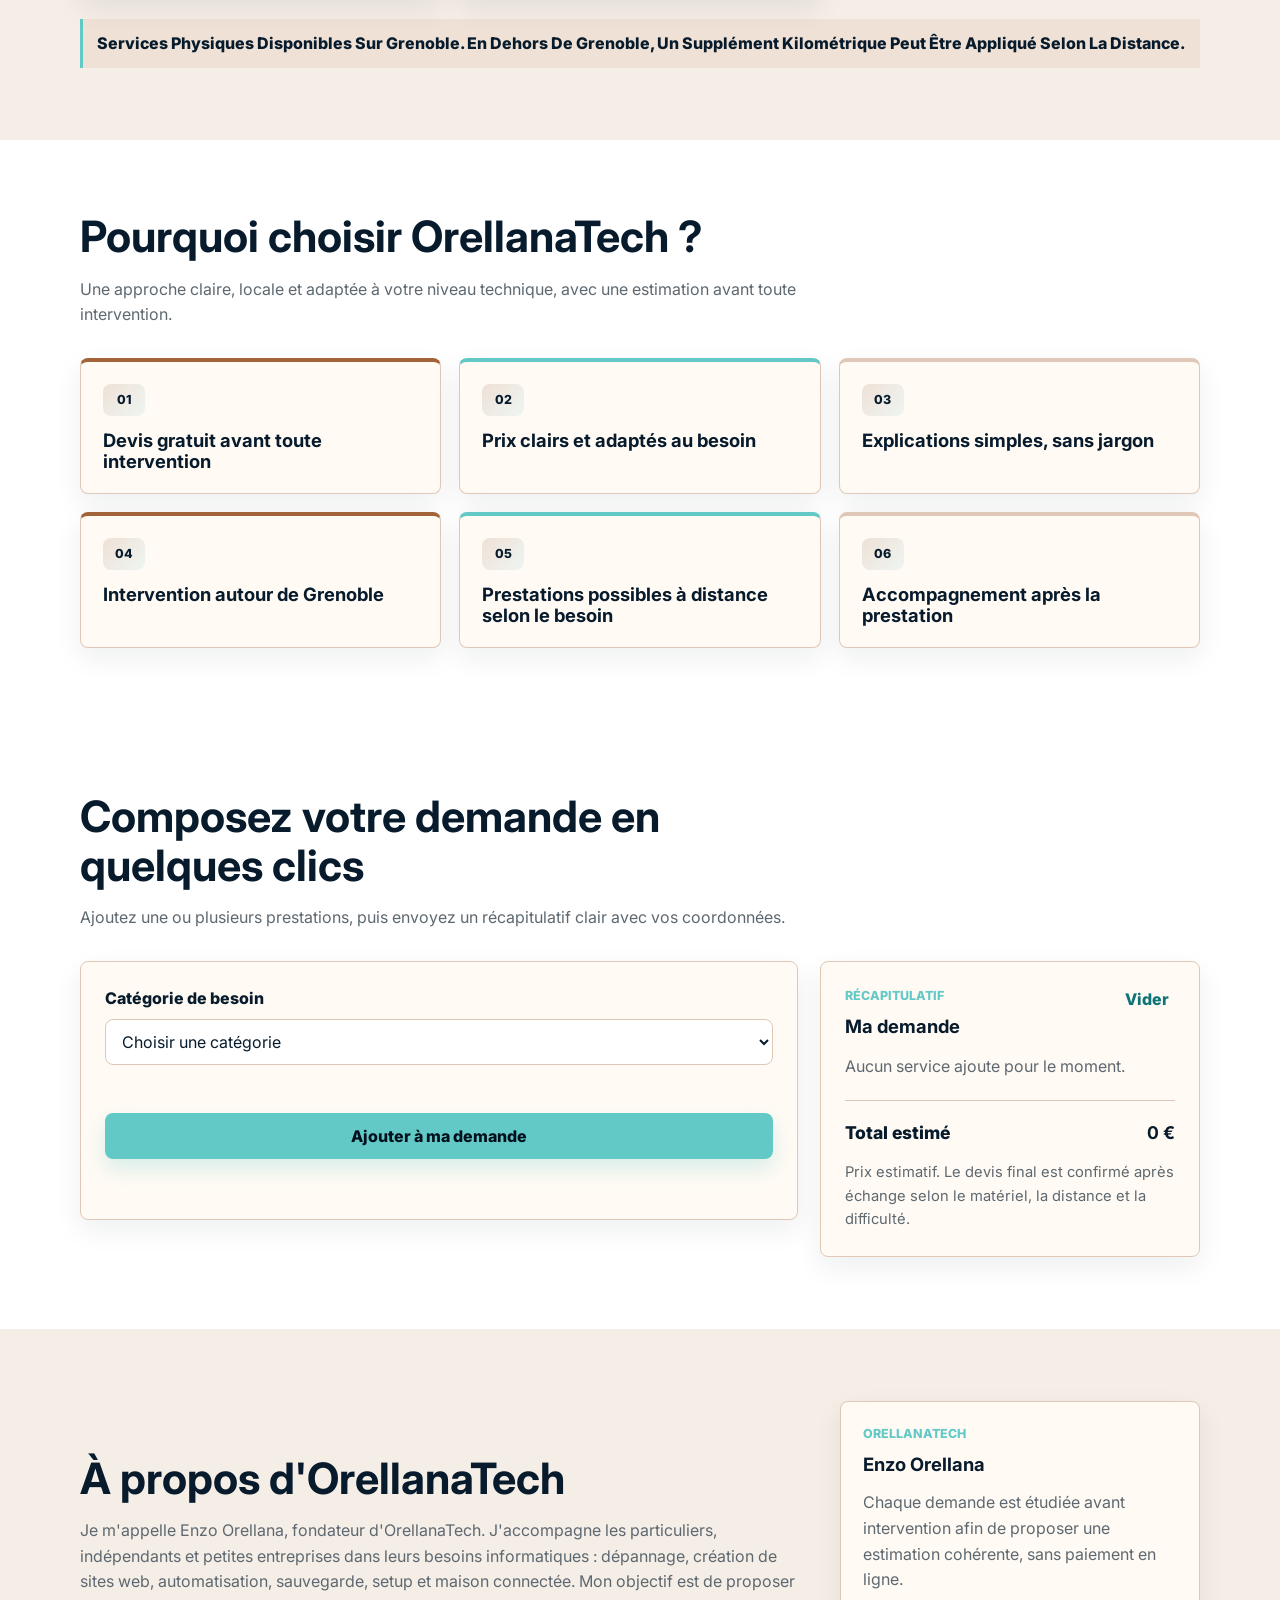
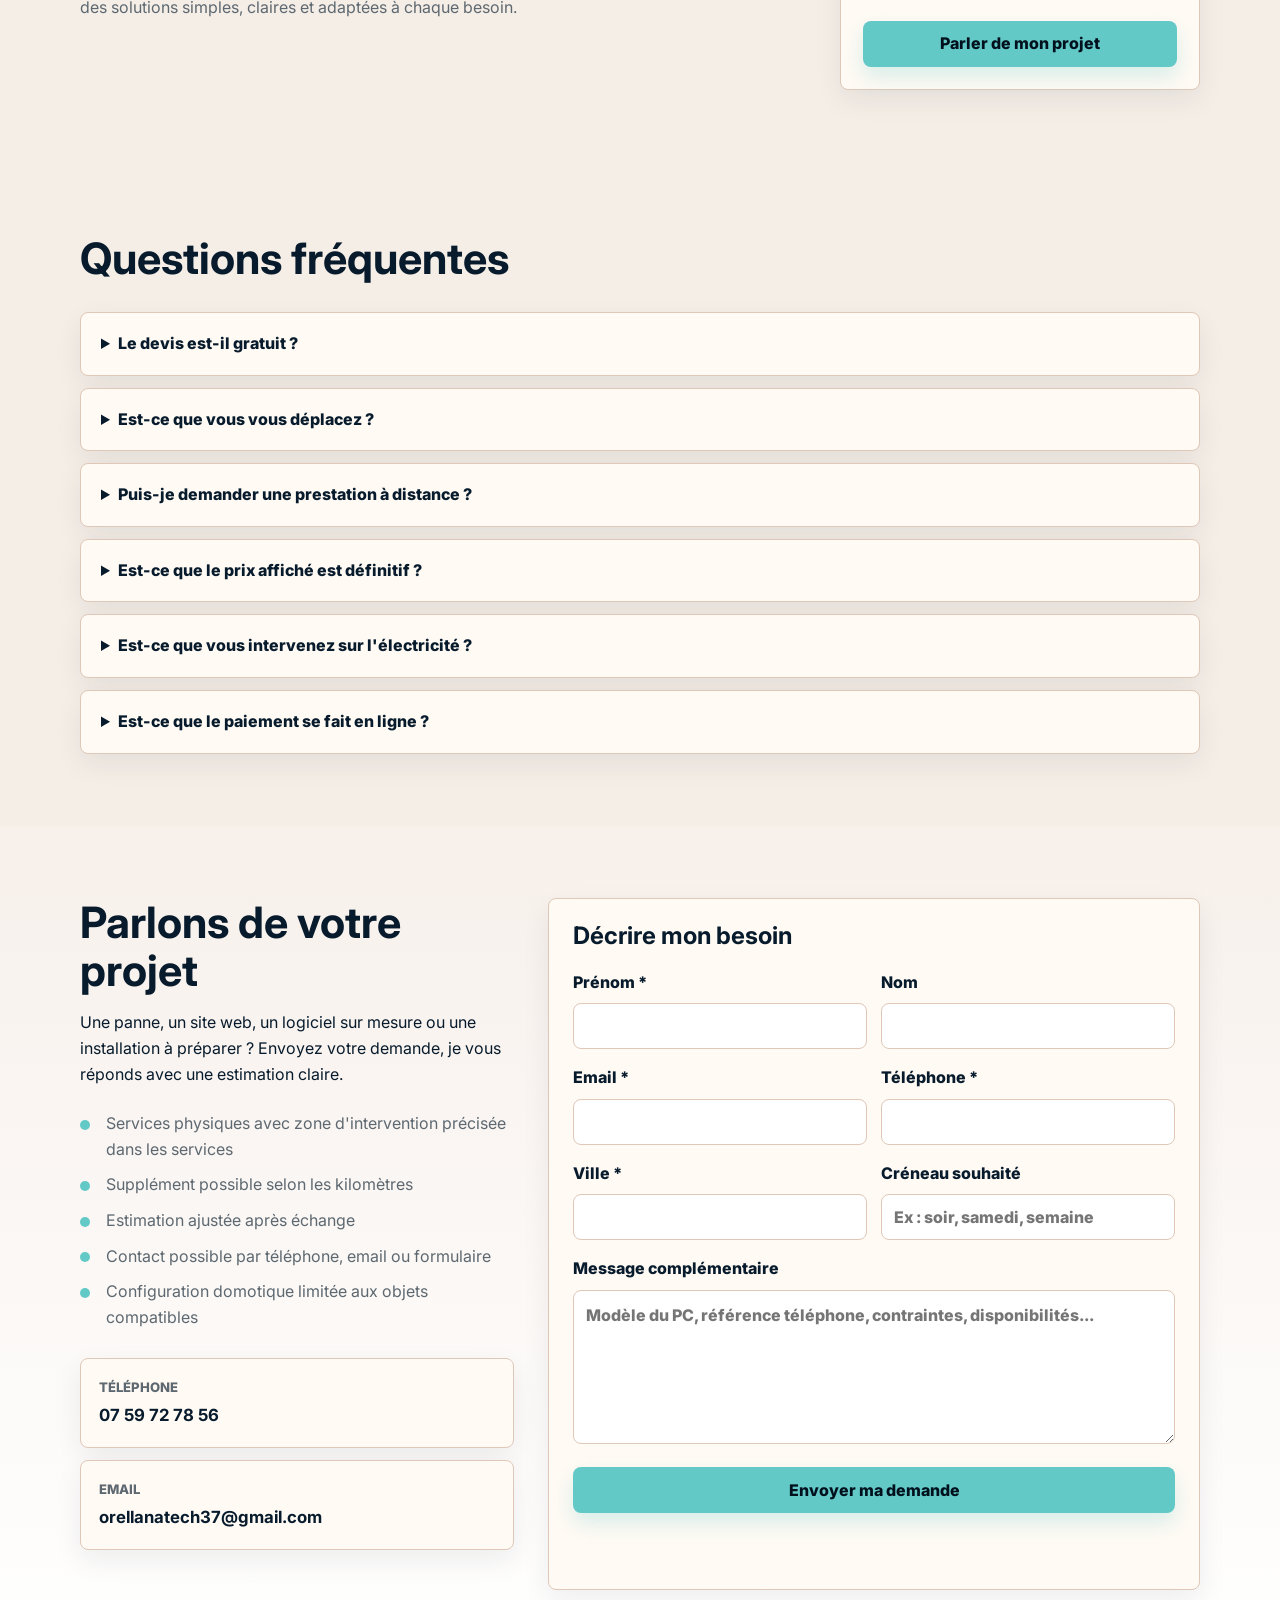
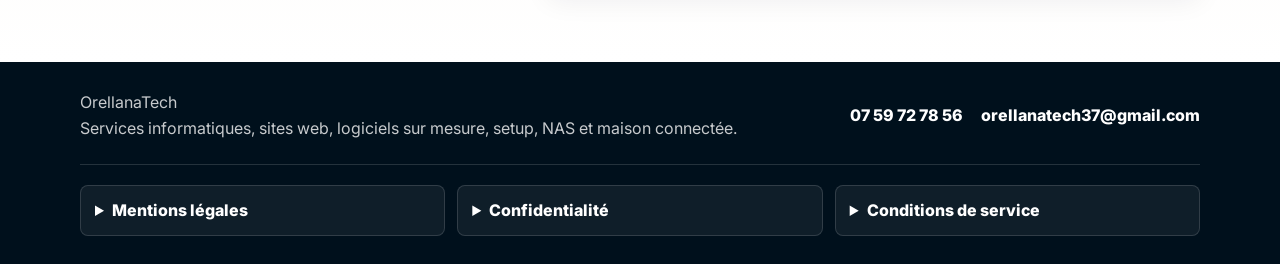
==== commit eb2c1649: "Title case service card text" ====
--- a/index.html
+++ b/index.html
@@ -84,83 +84,83 @@
         <div class="services-grid">
           <a class="service-card" href="services/reparation-optimisation-pc-mac.html" data-sector="informatique">
             <img class="service-icon" src="assets/icon-pc-repair.svg" alt="">
-            <h3>Réparation / optimisation PC & Mac</h3>
-            <p class="price">À partir de 30 €</p>
-            <p>Diagnostic, système lent, Windows, macOS, pilotes, SSD/RAM.</p>
-            <span class="service-link">Voir la page du service</span>
+            <h3>Réparation / Optimisation PC & Mac</h3>
+            <p class="price">À Partir De 30 €</p>
+            <p>Diagnostic, Système Lent, Windows, macOS, Pilotes, SSD/RAM.</p>
+            <span class="service-link">Voir La Page Du Service</span>
           </a>
           <a class="service-card" href="services/montage-pc-mac.html" data-sector="informatique">
             <img class="service-icon" src="assets/icon-pc-build.svg" alt="">
             <h3>Montage PC & Mac</h3>
-            <p class="price">À partir de 100 €</p>
-            <p>Montage PC fixe, choix composants, Windows, Mac, drivers, tests.</p>
-            <span class="service-link">Voir la page du service</span>
+            <p class="price">À Partir De 100 €</p>
+            <p>Montage PC Fixe, Choix Composants, Windows, Mac, Drivers, Tests.</p>
+            <span class="service-link">Voir La Page Du Service</span>
           </a>
           <a class="service-card" href="services/setup-bureau-teletravail-gaming.html" data-sector="informatique">
             <img class="service-icon" src="assets/icon-setup.svg" alt="">
-            <h3>Setup bureau / télétravail / gaming</h3>
-            <p class="price">À partir de 80 €</p>
-            <p>Double écran, clavier, souris, webcam, rangement câbles, confort.</p>
-            <span class="service-link">Voir la page du service</span>
+            <h3>Setup Bureau / Télétravail / Gaming</h3>
+            <p class="price">À Partir De 80 €</p>
+            <p>Double Écran, Clavier, Souris, Webcam, Rangement Câbles, Confort.</p>
+            <span class="service-link">Voir La Page Du Service</span>
           </a>
           <a class="service-card" href="services/nas-sauvegarde.html" data-sector="informatique">
             <img class="service-icon" src="assets/icon-nas.svg" alt="">
-            <h3>NAS / sauvegarde</h3>
-            <p class="price">À partir de 120 €</p>
-            <p>NAS, photos, documents, sauvegarde PC, dossiers partagés.</p>
-            <span class="service-link">Voir la page du service</span>
+            <h3>NAS / Sauvegarde</h3>
+            <p class="price">À Partir De 120 €</p>
+            <p>NAS, Photos, Documents, Sauvegarde PC, Dossiers Partagés.</p>
+            <span class="service-link">Voir La Page Du Service</span>
           </a>
           <a class="service-card" href="services/remplacement-ecran-telephone.html" data-sector="informatique">
             <img class="service-icon" src="assets/icon-phone.svg" alt="">
-            <h3>Remplacement écran téléphone</h3>
-            <p class="price">À partir de 40 € + pièce</p>
-            <p>Écran cassé, aide au choix de la pièce, test tactile/affichage.</p>
-            <span class="service-link">Voir la page du service</span>
+            <h3>Remplacement Écran Téléphone</h3>
+            <p class="price">À Partir De 40 € + Pièce</p>
+            <p>Écran Cassé, Aide Au Choix De La Pièce, Test Tactile/Affichage.</p>
+            <span class="service-link">Voir La Page Du Service</span>
           </a>
           <a class="service-card" href="services/site-web-personnalise-formulaire.html" data-sector="web">
             <img class="service-icon" src="assets/icon-web.svg" alt="">
-            <h3>Site web personnalisé avec formulaire</h3>
-            <p class="price">À partir de 290 €</p>
-            <p>Site vitrine simple, page de présentation, formulaire de contact ou demande de devis, intégration mobile et mise en ligne.</p>
-            <span class="service-link">Voir la page du service</span>
+            <h3>Site Web Personnalisé Avec Formulaire</h3>
+            <p class="price">À Partir De 290 €</p>
+            <p>Site Vitrine Simple, Page De Présentation, Formulaire De Contact Ou Demande De Devis, Intégration Mobile Et Mise En Ligne.</p>
+            <span class="service-link">Voir La Page Du Service</span>
           </a>
           <a class="service-card" href="services/site-web-personnalise-formulaire.html#cartes-visite" data-sector="web">
             <img class="service-icon" src="assets/icon-business-card.svg" alt="">
-            <h3>Cartes de visite + design</h3>
-            <p class="price">À partir de 25 €</p>
-            <p>Design personnalisé de la carte et choix simple du format, de la finition et de la quantité.</p>
-            <span class="service-link">Voir les tarifs</span>
+            <h3>Cartes De Visite + Design</h3>
+            <p class="price">À Partir De 25 €</p>
+            <p>Design Personnalisé De La Carte Et Choix Simple Du Format, De La Finition Et De La Quantité.</p>
+            <span class="service-link">Voir Les Tarifs</span>
           </a>
           <a class="service-card example-service-card" href="https://maxsono.vercel.app/" target="_blank" rel="noopener noreferrer" data-sector="web">
             <img class="service-icon" src="assets/logo-maxsono.svg" alt="">
-            <h3>Exemple site DJ</h3>
+            <h3>Exemple Site DJ</h3>
             <p class="price">MaxSono</p>
-            <p>Site vitrine événementiel avec présentation, prestations et appel à la réservation.</p>
-            <span class="service-link">Voir l'exemple</span>
+            <p>Site Vitrine Événementiel Avec Présentation, Prestations Et Appel À La Réservation.</p>
+            <span class="service-link">Voir L'Exemple</span>
           </a>
           <a class="service-card example-service-card" href="https://avocat-meite-bintou.vercel.app/" target="_blank" rel="noopener noreferrer" data-sector="web">
             <img class="service-icon" src="assets/logo-avocat-meite.svg" alt="">
-            <h3>Exemple site avocat</h3>
-            <p class="price">Cabinet avocat Meite Bintou</p>
-            <p>Site professionnel sobre avec mise en avant de l'activité, des informations et du contact.</p>
-            <span class="service-link">Voir l'exemple</span>
+            <h3>Exemple Site Avocat</h3>
+            <p class="price">Cabinet Avocat Meite Bintou</p>
+            <p>Site Professionnel Sobre Avec Mise En Avant De L'Activité, Des Informations Et Du Contact.</p>
+            <span class="service-link">Voir L'Exemple</span>
           </a>
           <a class="service-card" href="services/logiciels-sur-mesure.html" data-sector="outils">
             <img class="service-icon" src="assets/icon-software.svg" alt="">
-            <h3>Logiciels sur mesure</h3>
-            <p class="price">À partir de 300 €</p>
-            <p>Création de logiciels personnalisés, automatisation Excel, gestion simple, suivi client, gestion de stock, formulaires, tableaux de bord, calculs automatiques.</p>
-            <span class="service-link">Voir la page du service</span>
+            <h3>Logiciels Sur Mesure</h3>
+            <p class="price">À Partir De 300 €</p>
+            <p>Création De Logiciels Personnalisés, Automatisation Excel, Gestion Simple, Suivi Client, Gestion De Stock, Formulaires, Tableaux De Bord, Calculs Automatiques.</p>
+            <span class="service-link">Voir La Page Du Service</span>
           </a>
           <a class="service-card" href="services/domotique-legere.html" data-sector="connecte">
             <img class="service-icon" src="assets/icon-smart-home.svg" alt="">
-            <h3>Domotique légère</h3>
-            <p class="price">À partir de 80 €</p>
-            <p>Lampes, prises et volets commandables avec application; Google Home, Alexa, Home Assistant.</p>
-            <span class="service-link">Voir la page du service</span>
-          </a>
-        </div>
-        <p class="service-area-note">Services physiques disponibles sur Grenoble. En dehors de Grenoble, un supplément kilométrique peut être appliqué selon la distance.</p>
+            <h3>Domotique Légère</h3>
+            <p class="price">À Partir De 80 €</p>
+            <p>Lampes, Prises Et Volets Commandables Avec Application; Google Home, Alexa, Home Assistant.</p>
+            <span class="service-link">Voir La Page Du Service</span>
+          </a>
+        </div>
+        <p class="service-area-note">Services Physiques Disponibles Sur Grenoble. En Dehors De Grenoble, Un Supplément Kilométrique Peut Être Appliqué Selon La Distance.</p>
       </div>
     </section>
 
--- a/style.css
+++ b/style.css
@@ -1,17 +1,17 @@
 :root {
-  --bg: #f7f2ec;
-  --surface: #ffffff;
-  --surface-soft: #f2e5d7;
-  --ink: #24160f;
-  --muted: #6f5b4c;
-  --line: #e1d1c2;
-  --primary: #5a341f;
-  --primary-strong: #2d1a10;
-  --teal: #a4612d;
-  --teal-dark: #7a421d;
-  --warning: #a36a22;
+  --bg: #f5eee7;
+  --surface: #fffaf4;
+  --surface-soft: #efe1d6;
+  --ink: #071b2c;
+  --muted: #5d6870;
+  --line: #dfc8b7;
+  --primary: #071b2c;
+  --primary-strong: #00101c;
+  --teal: #62c9c7;
+  --teal-dark: #0e7477;
+  --warning: #a26339;
   --danger: #b42318;
-  --shadow: 0 18px 50px rgba(90, 52, 31, 0.14);
+  --shadow: 0 18px 50px rgba(7, 27, 44, 0.18);
   --radius: 8px;
 }
 
@@ -52,7 +52,7 @@
   position: sticky;
   top: 0;
   z-index: 20;
-  background: rgba(255, 255, 255, 0.92);
+  background: rgba(255, 251, 247, 0.94);
   border-bottom: 1px solid var(--line);
   backdrop-filter: blur(16px);
 }
@@ -70,7 +70,7 @@
   align-items: center;
   gap: 10px;
   font-weight: 800;
-  color: var(--primary);
+  color: var(--warning);
 }
 
 .brand-logo {
@@ -129,25 +129,25 @@
   border: 0;
   border-radius: var(--radius);
   background: var(--teal);
-  color: #ffffff;
+  color: var(--primary-strong);
   font-weight: 800;
   cursor: pointer;
-  box-shadow: 0 10px 20px rgba(164, 97, 45, 0.22);
+  box-shadow: 0 10px 20px rgba(98, 201, 199, 0.24);
 }
 
 .btn:hover {
-  background: var(--teal-dark);
+  background: #74d6d3;
 }
 
 .btn-secondary {
   color: var(--primary);
-  background: #ffffff;
-  border: 1px solid var(--line);
+  background: #a7e7e5;
+  border: 1px solid rgba(167, 231, 229, 0.68);
   box-shadow: none;
 }
 
 .btn-secondary:hover {
-  background: var(--surface-soft);
+  background: #8fdad8;
 }
 
 .btn-small {
@@ -162,8 +162,10 @@
 .hero {
   padding: 58px 0 46px;
   background:
-    linear-gradient(135deg, rgba(45, 26, 16, 0.98), rgba(122, 66, 29, 0.92)),
-    linear-gradient(180deg, rgba(255, 255, 255, 0.08), transparent 42%);
+    radial-gradient(circle at 72% 35%, rgba(98, 201, 199, 0.18), transparent 28%),
+    radial-gradient(circle at 88% 72%, rgba(162, 99, 57, 0.2), transparent 26%),
+    linear-gradient(90deg, transparent 0 71%, rgba(98, 201, 199, 0.12) 71% 71.25%, transparent 71.25%),
+    linear-gradient(135deg, rgba(0, 16, 28, 0.98), rgba(7, 27, 44, 0.96));
   color: #ffffff;
 }
 
@@ -184,7 +186,7 @@
 }
 
 .hero .eyebrow {
-  color: #ffd9a8;
+  color: var(--teal);
 }
 
 h1,
@@ -223,9 +225,9 @@
 
 .hero-panel {
   padding: 18px;
-  border: 1px solid rgba(255, 255, 255, 0.22);
-  border-radius: var(--radius);
-  background: rgba(255, 255, 255, 0.11);
+  border: 1px solid rgba(162, 99, 57, 0.72);
+  border-radius: var(--radius);
+  background: rgba(7, 27, 44, 0.72);
   box-shadow: var(--shadow);
 }
 
@@ -236,7 +238,7 @@
   margin-bottom: 14px;
   border-radius: var(--radius);
   object-fit: cover;
-  border: 1px solid rgba(255, 255, 255, 0.2);
+  border: 1px solid rgba(162, 99, 57, 0.72);
 }
 
 .status-card {
@@ -245,7 +247,7 @@
   gap: 10px;
   padding: 12px;
   border-radius: var(--radius);
-  background: rgba(255, 255, 255, 0.14);
+  background: rgba(255, 250, 244, 0.1);
   font-weight: 700;
 }
 
@@ -253,7 +255,7 @@
   width: 10px;
   height: 10px;
   border-radius: 999px;
-  background: #f6c36f;
+  background: var(--teal);
 }
 
 .hero-metrics {
@@ -324,7 +326,7 @@
 .service-tab.active {
   border-color: var(--teal);
   background: var(--teal);
-  color: #ffffff;
+  color: var(--primary-strong);
 }
 
 .services-grid {
@@ -364,11 +366,22 @@
   border: 1px solid var(--line);
   border-radius: var(--radius);
   background: var(--surface);
-  box-shadow: 0 10px 28px rgba(90, 52, 31, 0.07);
+  box-shadow: 0 10px 28px rgba(7, 27, 44, 0.07);
 }
 
 .service-card {
   padding: 22px;
+  border-top: 4px solid var(--warning);
+}
+
+.service-card:nth-child(3n + 2),
+.feature-card:nth-child(3n + 2) {
+  border-top-color: var(--teal);
+}
+
+.service-card:nth-child(3n + 3),
+.feature-card:nth-child(3n + 3) {
+  border-top-color: var(--line);
 }
 
 a.service-card {
@@ -377,9 +390,9 @@
 }
 
 a.service-card:hover {
-  border-color: var(--teal);
+  border-color: var(--warning);
   transform: translateY(-2px);
-  box-shadow: 0 16px 34px rgba(90, 52, 31, 0.12);
+  box-shadow: 0 16px 34px rgba(7, 27, 44, 0.12);
 }
 
 .service-link {
@@ -391,14 +404,18 @@
 
 .example-service-card {
   position: relative;
-  display: grid !important;
+  display: none !important;
   grid-template-columns: 42px minmax(0, 1fr);
   gap: 6px 12px;
   align-items: start;
   padding: 14px;
   border-style: dashed;
-  background: linear-gradient(180deg, #fffaf5, #ffffff);
-  box-shadow: 0 8px 18px rgba(90, 52, 31, 0.05);
+  background: linear-gradient(180deg, #fffaf4, #ffffff);
+  box-shadow: 0 8px 18px rgba(7, 27, 44, 0.05);
+}
+
+.services-grid.show-web-examples .example-service-card:not(.hidden) {
+  display: grid !important;
 }
 
 .example-service-card::before {
@@ -411,7 +428,7 @@
   padding: 0 8px;
   border-radius: var(--radius);
   background: var(--surface-soft);
-  color: var(--primary);
+  color: var(--warning);
   font-size: 0.68rem;
   font-weight: 800;
   text-transform: uppercase;
@@ -450,7 +467,7 @@
   height: 42px;
   margin: 0;
   background: transparent;
-  box-shadow: 0 8px 16px rgba(90, 52, 31, 0.14);
+  box-shadow: 0 8px 16px rgba(7, 27, 44, 0.14);
 }
 
 .service-page {
@@ -460,8 +477,9 @@
 .service-detail-hero {
   padding: 54px 0;
   background:
-    linear-gradient(135deg, rgba(45, 26, 16, 0.98), rgba(122, 66, 29, 0.92)),
-    linear-gradient(180deg, rgba(255, 255, 255, 0.08), transparent 42%);
+    radial-gradient(circle at 74% 24%, rgba(98, 201, 199, 0.18), transparent 30%),
+    radial-gradient(circle at 88% 72%, rgba(162, 99, 57, 0.2), transparent 26%),
+    linear-gradient(135deg, rgba(0, 16, 28, 0.98), rgba(7, 27, 44, 0.96));
   color: #ffffff;
 }
 
@@ -473,7 +491,7 @@
 }
 
 .service-detail-hero .eyebrow {
-  color: #ffd9a8;
+  color: var(--teal);
 }
 
 .service-detail-hero .service-detail-grid > div > p:not(.eyebrow) {
@@ -490,7 +508,7 @@
   border: 1px solid var(--line);
   border-radius: var(--radius);
   background: var(--surface);
-  box-shadow: 0 10px 28px rgba(90, 52, 31, 0.07);
+  box-shadow: 0 10px 28px rgba(7, 27, 44, 0.07);
 }
 
 .service-summary-card {
@@ -578,6 +596,10 @@
 .portfolio-card,
 .about-card {
   padding: 22px;
+}
+
+.feature-card {
+  border-top: 4px solid var(--warning);
 }
 
 .feature-card,
@@ -600,7 +622,7 @@
   min-height: 32px;
   padding: 0 10px;
   border-radius: var(--radius);
-  background: var(--surface-soft);
+  background: linear-gradient(135deg, var(--surface-soft), #eef5f2);
   color: var(--primary);
   font-size: 0.78rem;
   font-weight: 800;
@@ -700,7 +722,7 @@
   border: 1px solid var(--line);
   border-radius: var(--radius);
   background: var(--surface);
-  box-shadow: 0 10px 28px rgba(90, 52, 31, 0.07);
+  box-shadow: 0 10px 28px rgba(7, 27, 44, 0.07);
 }
 
 .web-example-card {
@@ -717,7 +739,7 @@
   border-radius: var(--radius);
   display: block;
   object-fit: cover;
-  box-shadow: 0 12px 22px rgba(90, 52, 31, 0.16);
+  box-shadow: 0 12px 22px rgba(7, 27, 44, 0.16);
 }
 
 .web-example-card p {
@@ -745,7 +767,7 @@
   border: 1px solid var(--line);
   border-radius: var(--radius);
   background: var(--surface);
-  box-shadow: 0 10px 28px rgba(90, 52, 31, 0.07);
+  box-shadow: 0 10px 28px rgba(7, 27, 44, 0.07);
 }
 
 .picker-panel {
@@ -815,7 +837,7 @@
 .picker-option.is-selected,
 .segment-option.is-selected {
   border-color: var(--teal-dark);
-  background: #f6eadc;
+  background: #eef5f2;
   box-shadow: inset 0 0 0 1px var(--teal-dark);
 }
 
@@ -823,7 +845,7 @@
 .picker-option:disabled {
   opacity: 0.42;
   cursor: not-allowed;
-  background: #f4eee8;
+  background: #f4ebe6;
   box-shadow: none;
 }
 
@@ -850,8 +872,8 @@
 .finish-preview {
   display: block;
   border-radius: 4px;
-  background: linear-gradient(135deg, #ffffff 0%, #f1e5d7 55%, #d7bea7 100%);
-  box-shadow: 0 12px 18px rgba(90, 52, 31, 0.14);
+  background: linear-gradient(135deg, #ffffff 0%, #efe1d6 52%, #b8d3ce 100%);
+  box-shadow: 0 12px 18px rgba(7, 27, 44, 0.14);
 }
 
 .mini-card {
@@ -886,7 +908,7 @@
   position: absolute;
   left: 18px;
   top: 18px;
-  color: rgba(90, 52, 31, 0.5);
+  color: rgba(7, 27, 44, 0.5);
   font-weight: 800;
 }
 
@@ -895,11 +917,11 @@
 }
 
 .finish-varnish {
-  background: linear-gradient(135deg, #efe2d3 0%, #9b7255 52%, #fffaf5 100%);
+  background: linear-gradient(135deg, #efe1d6 0%, #62c9c7 52%, #fffaf4 100%);
 }
 
 .finish-none {
-  background: linear-gradient(135deg, #ffffff 0%, #f5eadf 62%, #ddc6b0 100%);
+  background: linear-gradient(135deg, #ffffff 0%, #fffaf4 62%, #efe1d6 100%);
 }
 
 .segmented-options {
@@ -920,7 +942,7 @@
   margin-bottom: 18px;
   padding: 18px;
   border-radius: var(--radius);
-  background: linear-gradient(135deg, #ffffff, #f2e5d7);
+  background: linear-gradient(135deg, #ffffff, #efe1d6);
   border: 1px solid var(--line);
 }
 
@@ -1042,7 +1064,7 @@
 input:focus,
 textarea:focus {
   border-color: var(--teal);
-  box-shadow: 0 0 0 4px rgba(164, 97, 45, 0.16);
+  box-shadow: 0 0 0 4px rgba(98, 201, 199, 0.16);
 }
 
 .questions {
@@ -1100,8 +1122,8 @@
   padding: 12px;
   border-left: 3px solid var(--warning);
   border-radius: var(--radius);
-  background: #fff7e8;
-  color: #573500;
+  background: #fffaf4;
+  color: var(--primary);
   font-weight: 700;
 }
 
@@ -1135,7 +1157,7 @@
   padding: 14px;
   border: 1px solid var(--line);
   border-radius: var(--radius);
-  background: #fffaf5;
+  background: #fffaf4;
 }
 
 .cart-item-header {
@@ -1192,7 +1214,7 @@
 }
 
 .contact-section {
-  background: linear-gradient(180deg, #f7f2ec, #ffffff);
+  background: linear-gradient(180deg, #f7f0eb, #ffffff);
 }
 
 .contact-grid {
@@ -1241,7 +1263,7 @@
   border: 1px solid var(--line);
   border-radius: var(--radius);
   background: var(--surface);
-  box-shadow: 0 10px 28px rgba(90, 52, 31, 0.07);
+  box-shadow: 0 10px 28px rgba(7, 27, 44, 0.07);
   cursor: pointer;
 }
 
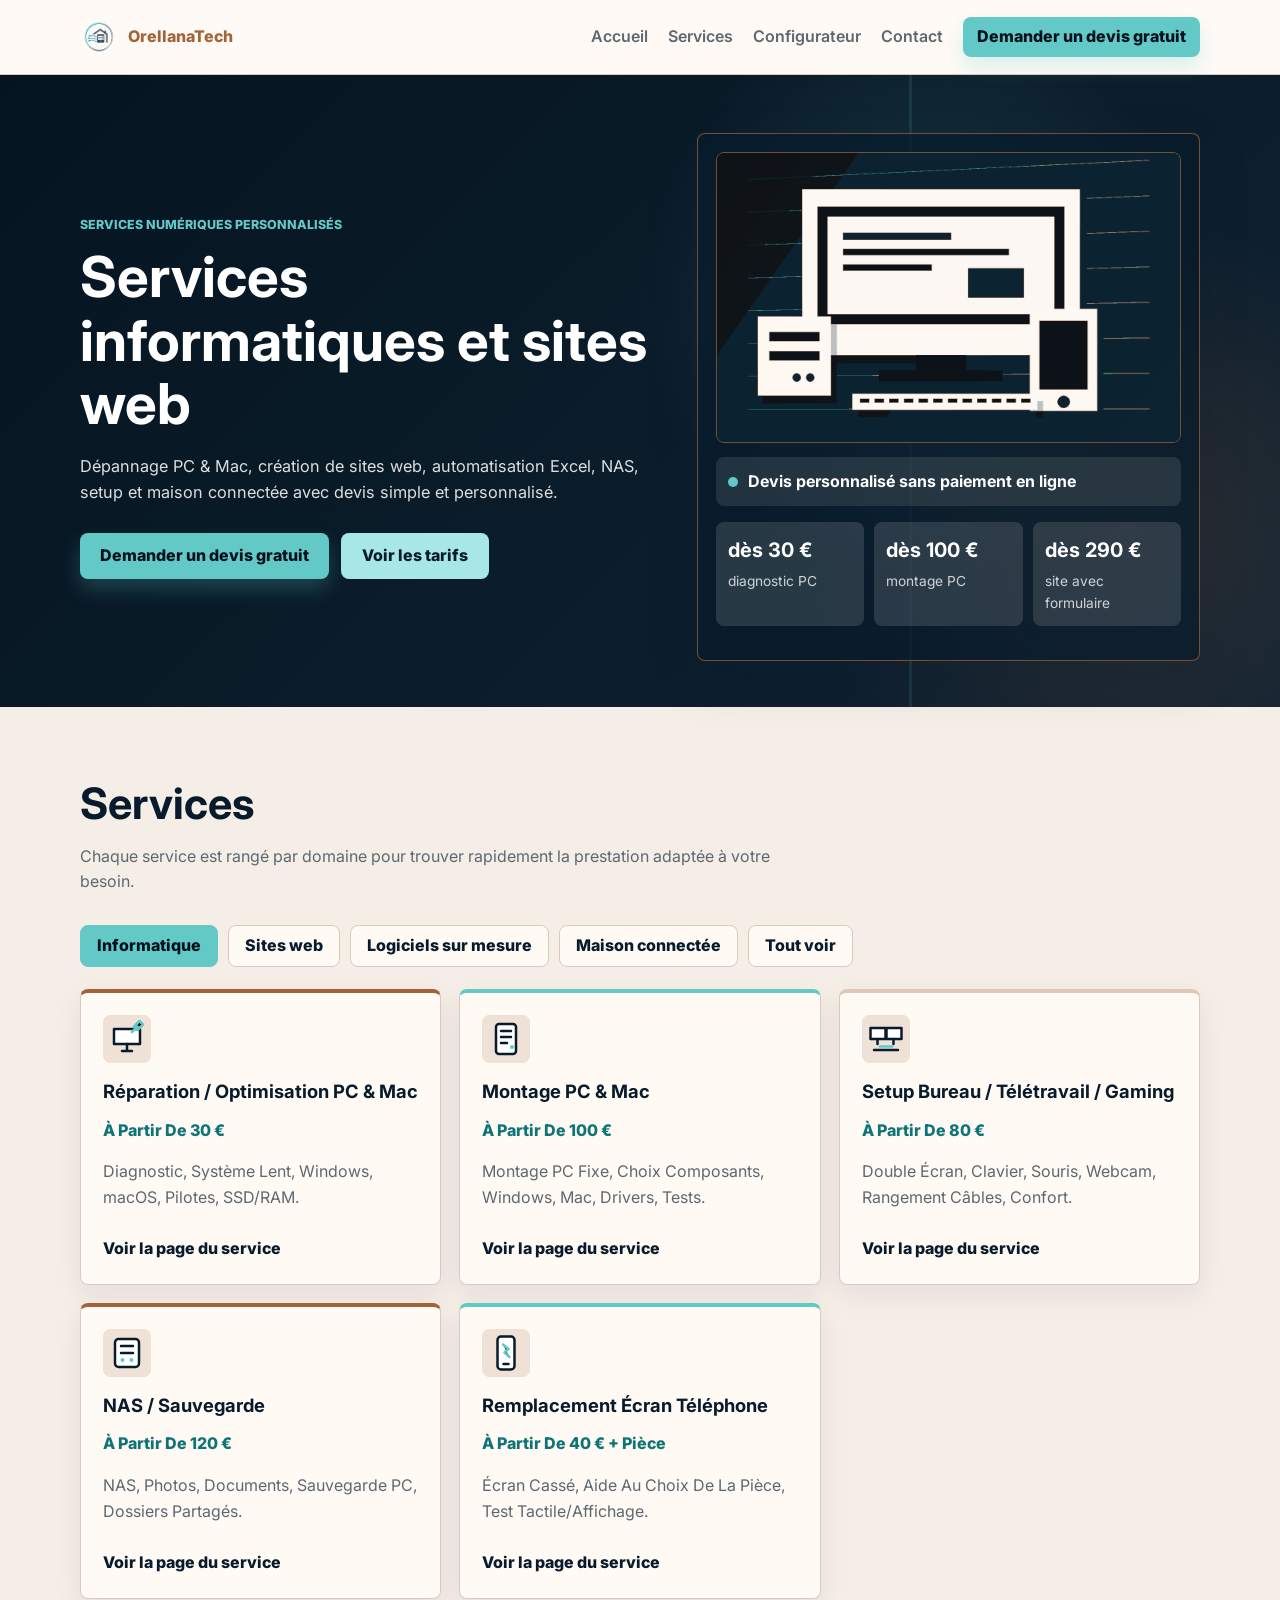
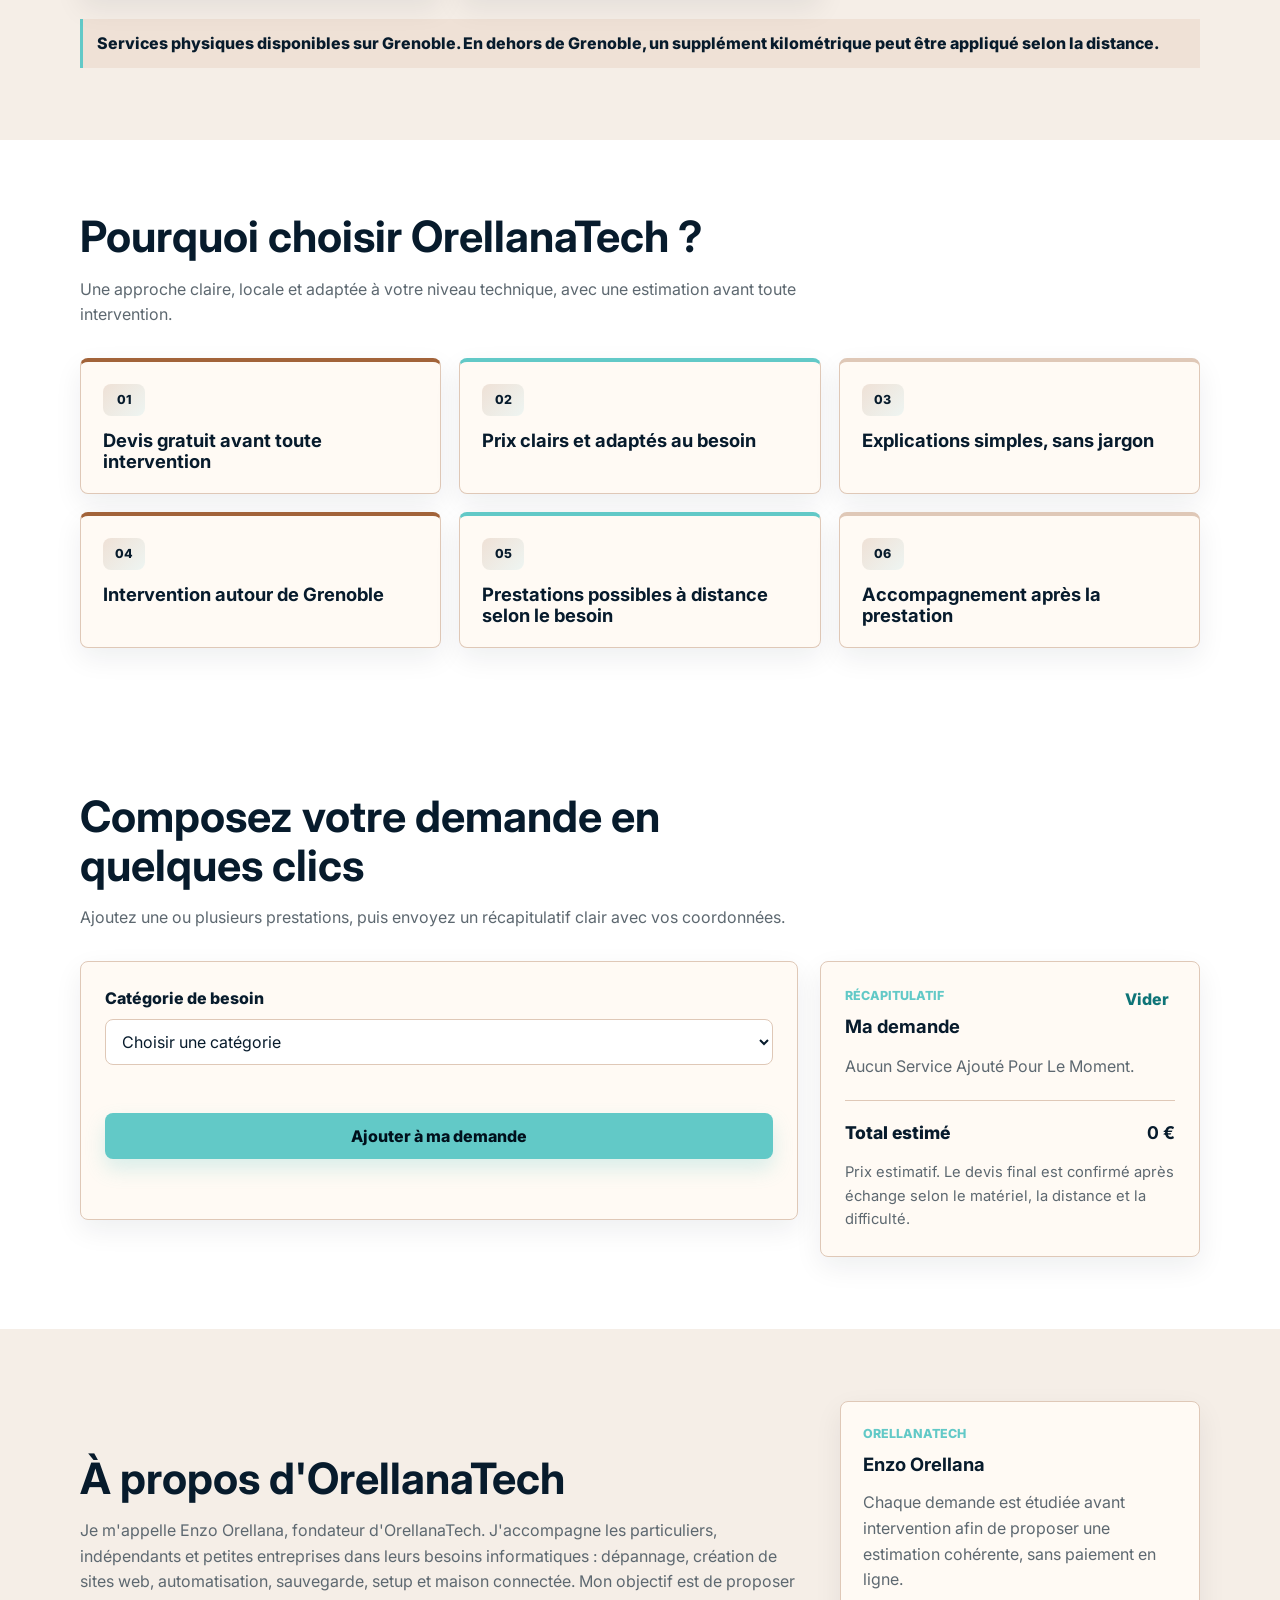
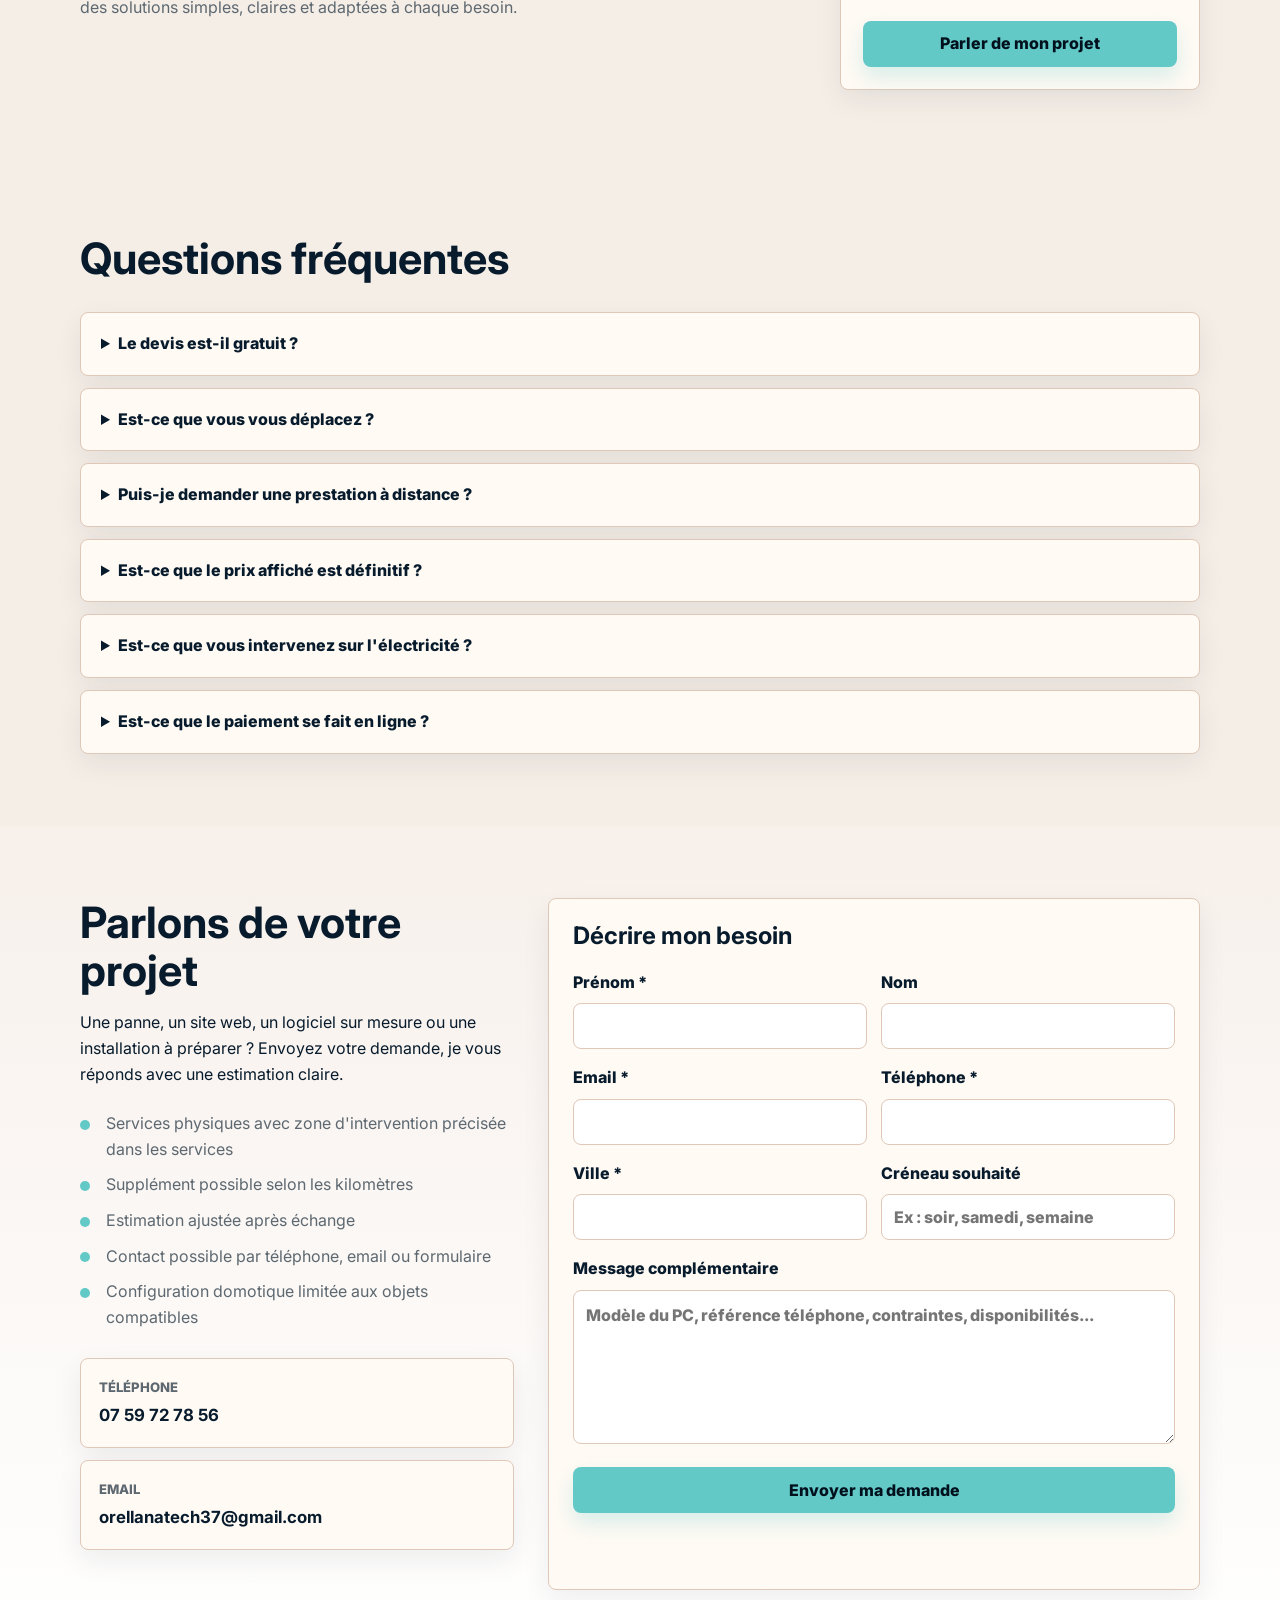
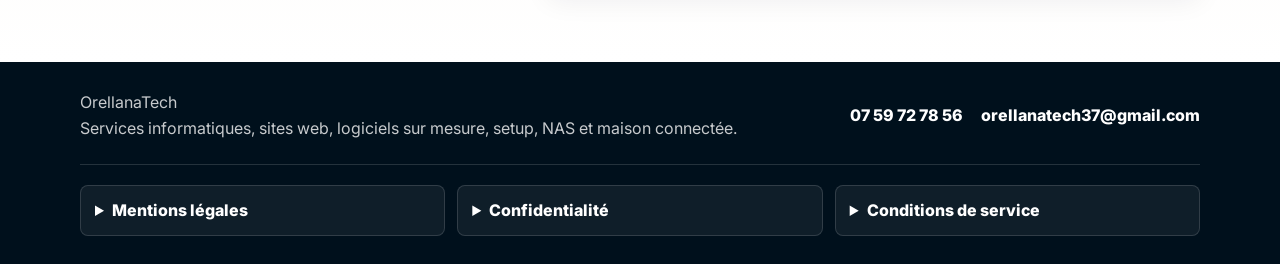
==== commit 031c9134: "Use sentence case service links" ====
--- a/index.html
+++ b/index.html
@@ -87,80 +87,80 @@
             <h3>Réparation / Optimisation PC & Mac</h3>
             <p class="price">À Partir De 30 €</p>
             <p>Diagnostic, Système Lent, Windows, macOS, Pilotes, SSD/RAM.</p>
-            <span class="service-link">Voir La Page Du Service</span>
+            <span class="service-link">Voir la page du service</span>
           </a>
           <a class="service-card" href="services/montage-pc-mac.html" data-sector="informatique">
             <img class="service-icon" src="assets/icon-pc-build.svg" alt="">
             <h3>Montage PC & Mac</h3>
             <p class="price">À Partir De 100 €</p>
             <p>Montage PC Fixe, Choix Composants, Windows, Mac, Drivers, Tests.</p>
-            <span class="service-link">Voir La Page Du Service</span>
+            <span class="service-link">Voir la page du service</span>
           </a>
           <a class="service-card" href="services/setup-bureau-teletravail-gaming.html" data-sector="informatique">
             <img class="service-icon" src="assets/icon-setup.svg" alt="">
             <h3>Setup Bureau / Télétravail / Gaming</h3>
             <p class="price">À Partir De 80 €</p>
             <p>Double Écran, Clavier, Souris, Webcam, Rangement Câbles, Confort.</p>
-            <span class="service-link">Voir La Page Du Service</span>
+            <span class="service-link">Voir la page du service</span>
           </a>
           <a class="service-card" href="services/nas-sauvegarde.html" data-sector="informatique">
             <img class="service-icon" src="assets/icon-nas.svg" alt="">
             <h3>NAS / Sauvegarde</h3>
             <p class="price">À Partir De 120 €</p>
             <p>NAS, Photos, Documents, Sauvegarde PC, Dossiers Partagés.</p>
-            <span class="service-link">Voir La Page Du Service</span>
+            <span class="service-link">Voir la page du service</span>
           </a>
           <a class="service-card" href="services/remplacement-ecran-telephone.html" data-sector="informatique">
             <img class="service-icon" src="assets/icon-phone.svg" alt="">
             <h3>Remplacement Écran Téléphone</h3>
             <p class="price">À Partir De 40 € + Pièce</p>
             <p>Écran Cassé, Aide Au Choix De La Pièce, Test Tactile/Affichage.</p>
-            <span class="service-link">Voir La Page Du Service</span>
+            <span class="service-link">Voir la page du service</span>
           </a>
           <a class="service-card" href="services/site-web-personnalise-formulaire.html" data-sector="web">
             <img class="service-icon" src="assets/icon-web.svg" alt="">
             <h3>Site Web Personnalisé Avec Formulaire</h3>
             <p class="price">À Partir De 290 €</p>
             <p>Site Vitrine Simple, Page De Présentation, Formulaire De Contact Ou Demande De Devis, Intégration Mobile Et Mise En Ligne.</p>
-            <span class="service-link">Voir La Page Du Service</span>
+            <span class="service-link">Voir la page du service</span>
           </a>
           <a class="service-card" href="services/site-web-personnalise-formulaire.html#cartes-visite" data-sector="web">
             <img class="service-icon" src="assets/icon-business-card.svg" alt="">
             <h3>Cartes De Visite + Design</h3>
             <p class="price">À Partir De 25 €</p>
             <p>Design Personnalisé De La Carte Et Choix Simple Du Format, De La Finition Et De La Quantité.</p>
-            <span class="service-link">Voir Les Tarifs</span>
+            <span class="service-link">Voir les tarifs</span>
           </a>
           <a class="service-card example-service-card" href="https://maxsono.vercel.app/" target="_blank" rel="noopener noreferrer" data-sector="web">
             <img class="service-icon" src="assets/logo-maxsono.svg" alt="">
             <h3>Exemple Site DJ</h3>
             <p class="price">MaxSono</p>
             <p>Site Vitrine Événementiel Avec Présentation, Prestations Et Appel À La Réservation.</p>
-            <span class="service-link">Voir L'Exemple</span>
+            <span class="service-link">Voir l'exemple</span>
           </a>
           <a class="service-card example-service-card" href="https://avocat-meite-bintou.vercel.app/" target="_blank" rel="noopener noreferrer" data-sector="web">
             <img class="service-icon" src="assets/logo-avocat-meite.svg" alt="">
             <h3>Exemple Site Avocat</h3>
             <p class="price">Cabinet Avocat Meite Bintou</p>
             <p>Site Professionnel Sobre Avec Mise En Avant De L'Activité, Des Informations Et Du Contact.</p>
-            <span class="service-link">Voir L'Exemple</span>
+            <span class="service-link">Voir l'exemple</span>
           </a>
           <a class="service-card" href="services/logiciels-sur-mesure.html" data-sector="outils">
             <img class="service-icon" src="assets/icon-software.svg" alt="">
             <h3>Logiciels Sur Mesure</h3>
             <p class="price">À Partir De 300 €</p>
             <p>Création De Logiciels Personnalisés, Automatisation Excel, Gestion Simple, Suivi Client, Gestion De Stock, Formulaires, Tableaux De Bord, Calculs Automatiques.</p>
-            <span class="service-link">Voir La Page Du Service</span>
+            <span class="service-link">Voir la page du service</span>
           </a>
           <a class="service-card" href="services/domotique-legere.html" data-sector="connecte">
             <img class="service-icon" src="assets/icon-smart-home.svg" alt="">
             <h3>Domotique Légère</h3>
             <p class="price">À Partir De 80 €</p>
             <p>Lampes, Prises Et Volets Commandables Avec Application; Google Home, Alexa, Home Assistant.</p>
-            <span class="service-link">Voir La Page Du Service</span>
-          </a>
-        </div>
-        <p class="service-area-note">Services Physiques Disponibles Sur Grenoble. En Dehors De Grenoble, Un Supplément Kilométrique Peut Être Appliqué Selon La Distance.</p>
+            <span class="service-link">Voir la page du service</span>
+          </a>
+        </div>
+        <p class="service-area-note">Services physiques disponibles sur Grenoble. En dehors de Grenoble, un supplément kilométrique peut être appliqué selon la distance.</p>
       </div>
     </section>
 
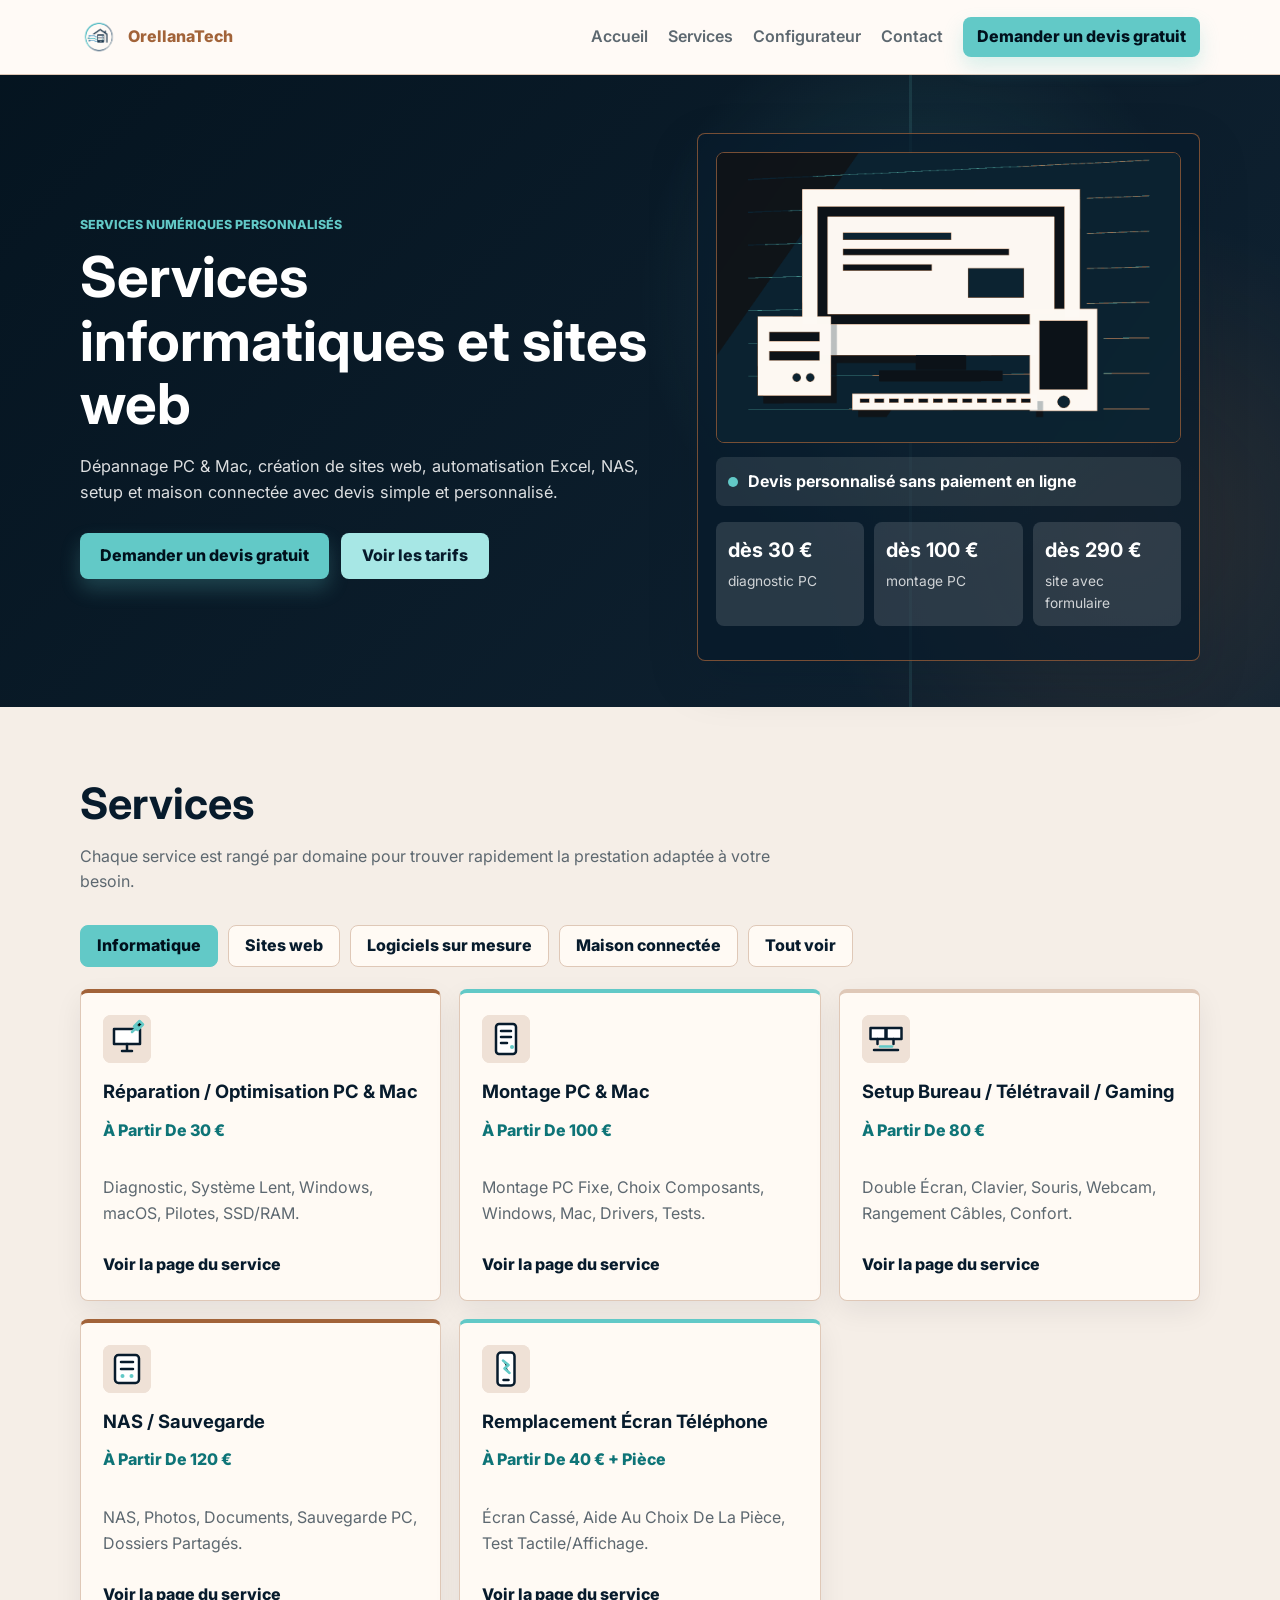
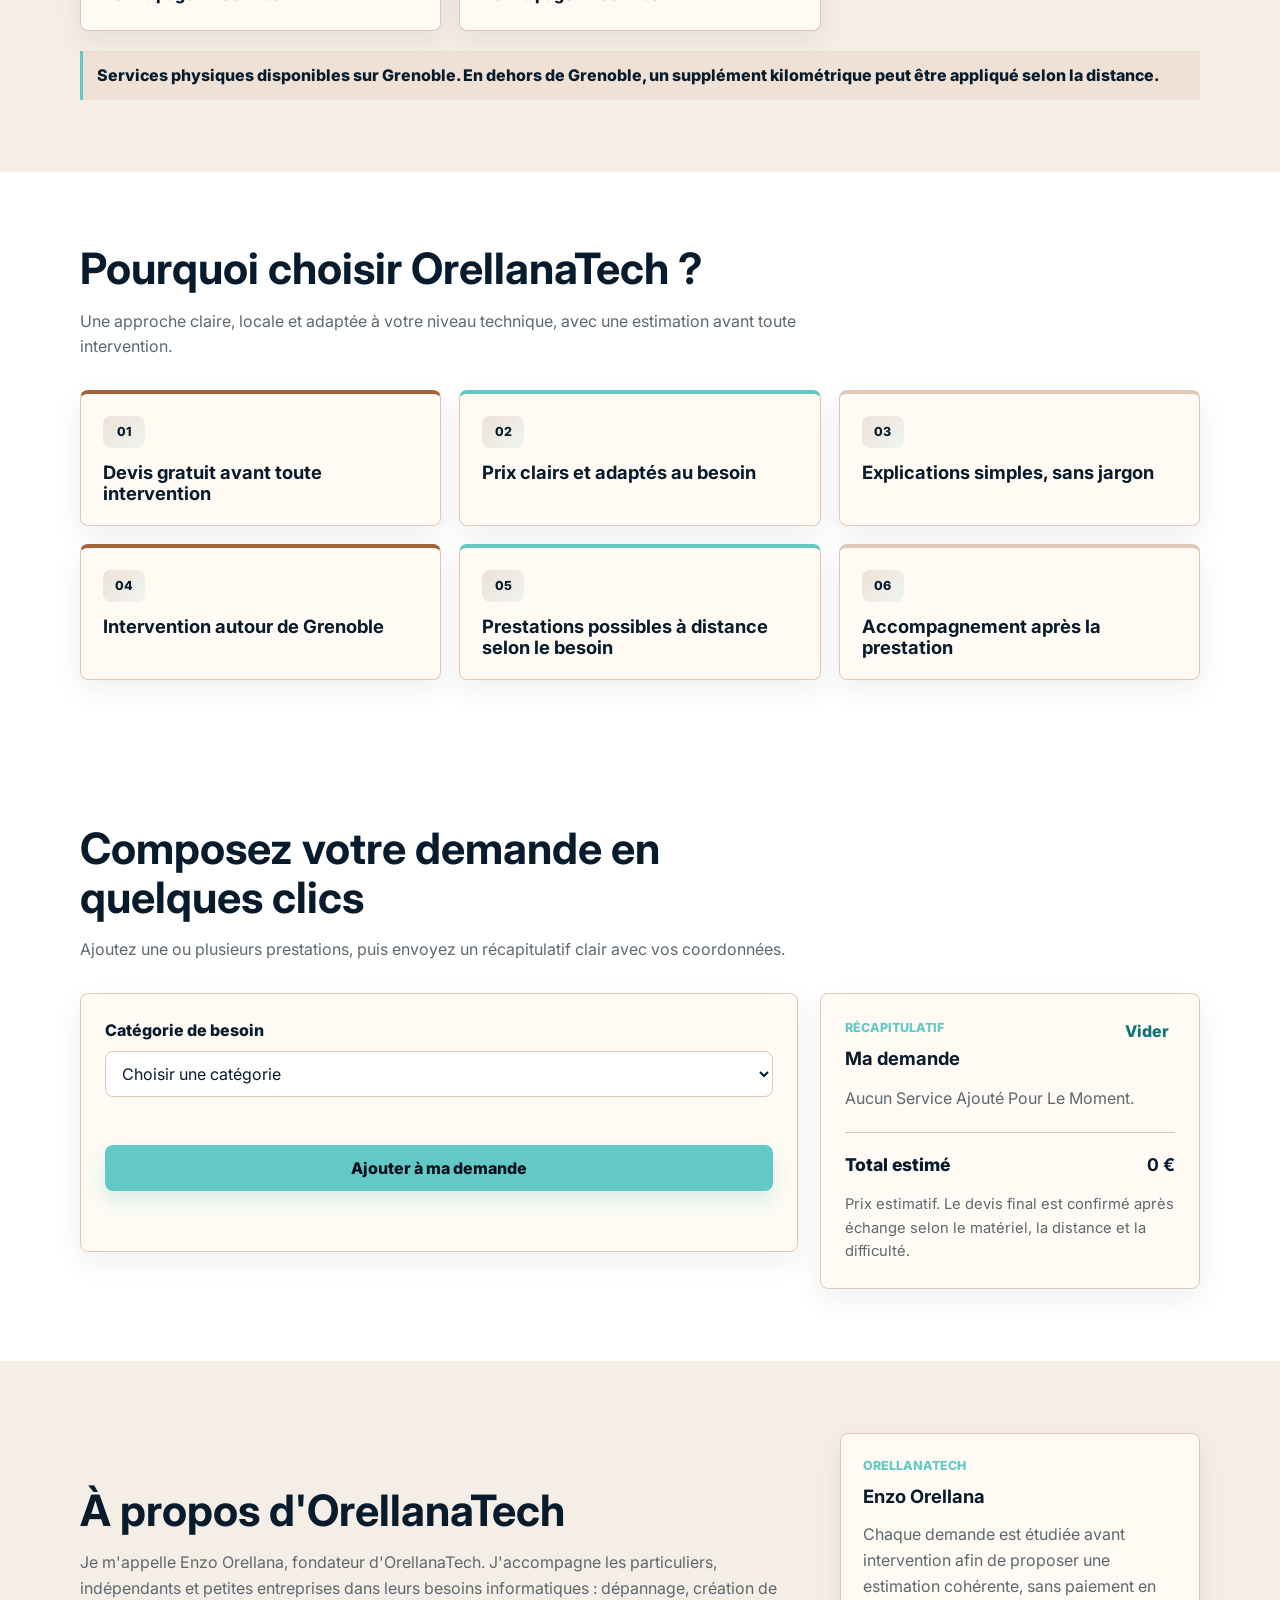
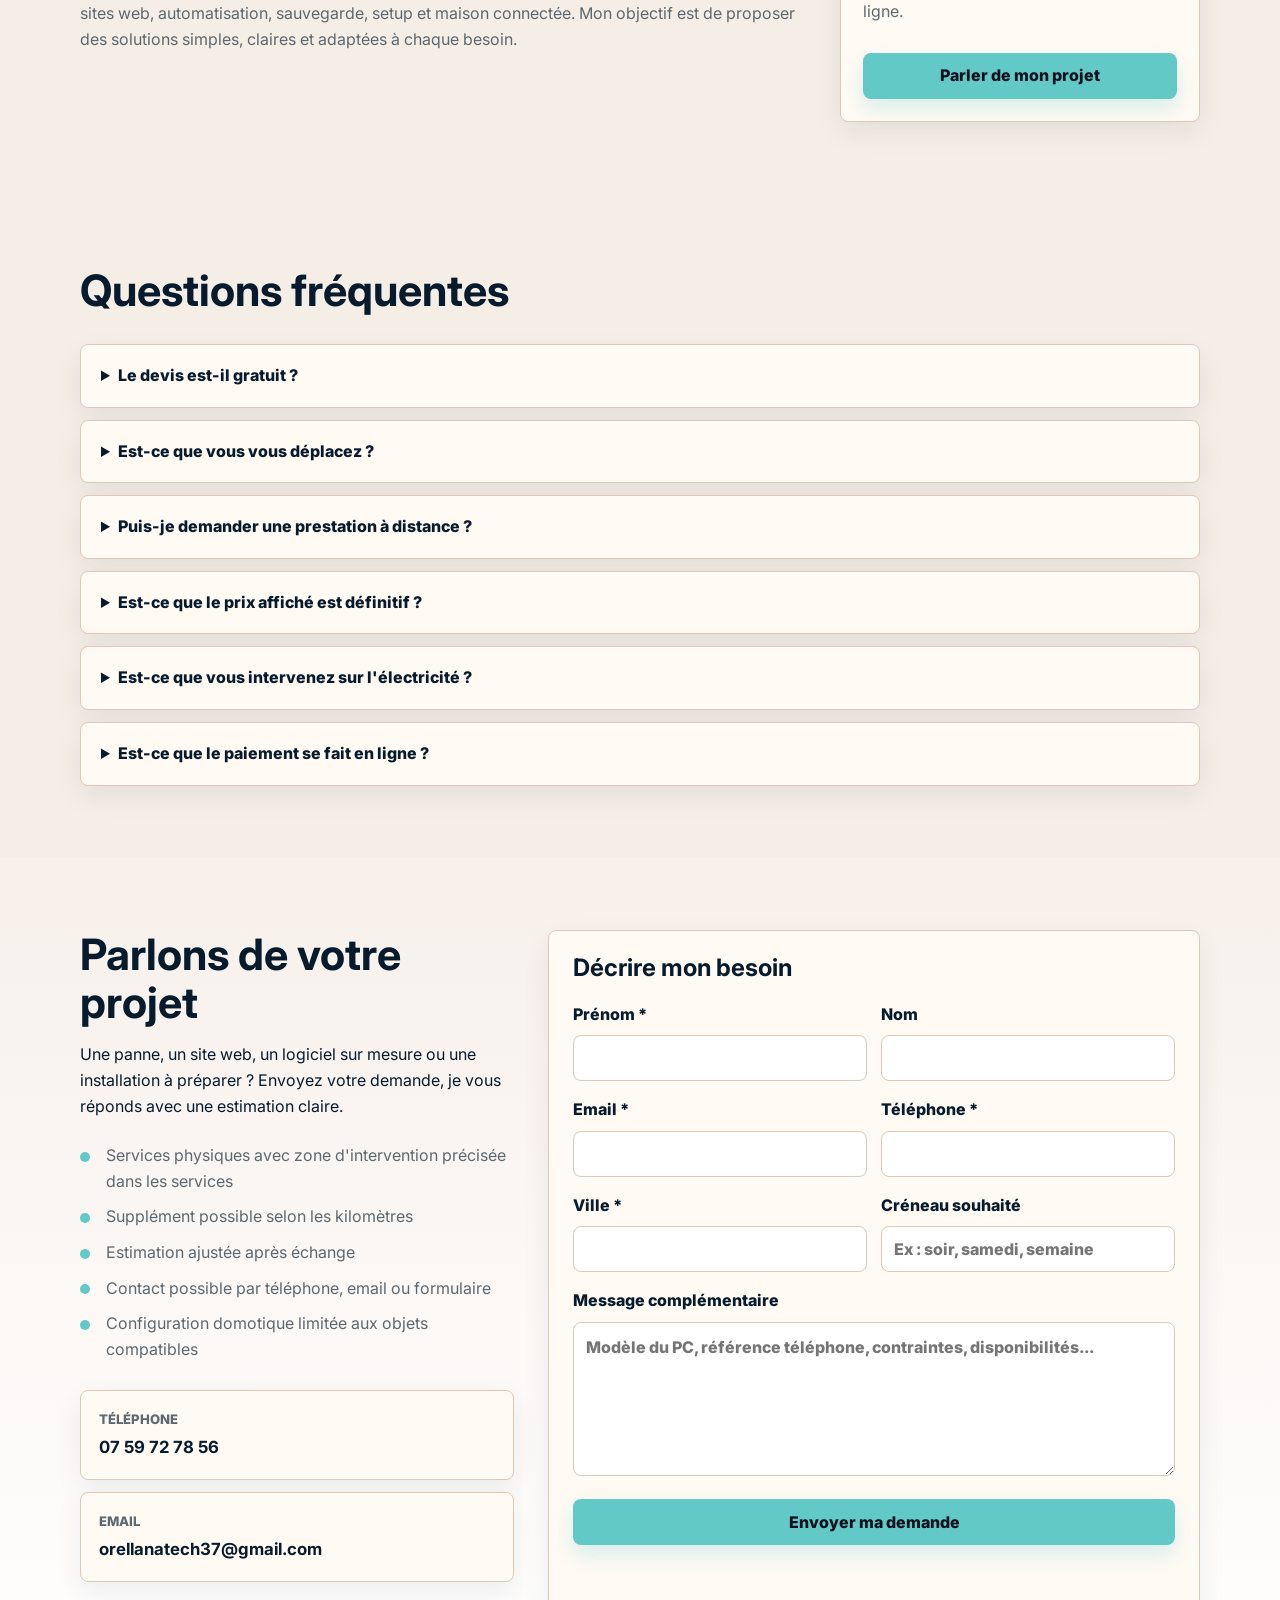
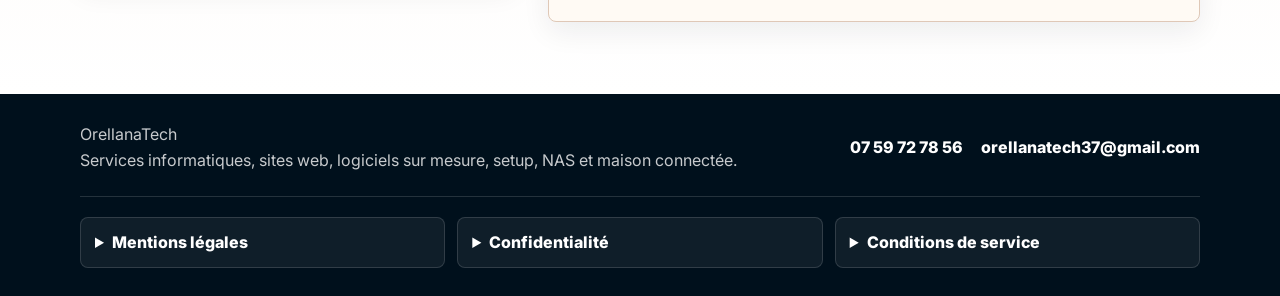
==== commit 642a463a: "Ajoute l'offre portail pédagogique" ====
--- a/index.html
+++ b/index.html
@@ -131,6 +131,13 @@
             <p>Design Personnalisé De La Carte Et Choix Simple Du Format, De La Finition Et De La Quantité.</p>
             <span class="service-link">Voir les tarifs</span>
           </a>
+          <a class="service-card" href="https://mes-cours.netlify.app/" target="_blank" rel="noopener noreferrer" data-sector="web">
+            <img class="service-icon" src="assets/icon-software.svg" alt="">
+            <h3>Portail Pédagogique Privé</h3>
+            <p class="price">4,99 € / mois</p>
+            <p>Portail pédagogique privé pour organiser les classes, séquences, séances, activités et ressources d’une professeure d’italien.</p>
+            <span class="service-link">Voir l’offre</span>
+          </a>
           <a class="service-card example-service-card" href="https://maxsono.vercel.app/" target="_blank" rel="noopener noreferrer" data-sector="web">
             <img class="service-icon" src="assets/logo-maxsono.svg" alt="">
             <h3>Exemple Site DJ</h3>
--- a/style.css
+++ b/style.css
@@ -332,8 +332,9 @@
 .services-grid {
   display: grid;
   grid-template-columns: repeat(3, 1fr);
+  grid-auto-rows: 1fr;
   gap: 18px;
-  align-items: start;
+  align-items: stretch;
 }
 
 .service-card.hidden {
@@ -385,7 +386,8 @@
 }
 
 a.service-card {
-  display: block;
+  display: flex;
+  flex-direction: column;
   transition: border-color 0.18s ease, transform 0.18s ease, box-shadow 0.18s ease;
 }
 
@@ -397,7 +399,8 @@
 
 .service-link {
   display: inline-block;
-  margin-top: 10px;
+  margin-top: auto;
+  padding-top: 10px;
   color: var(--primary);
   font-weight: 800;
 }
